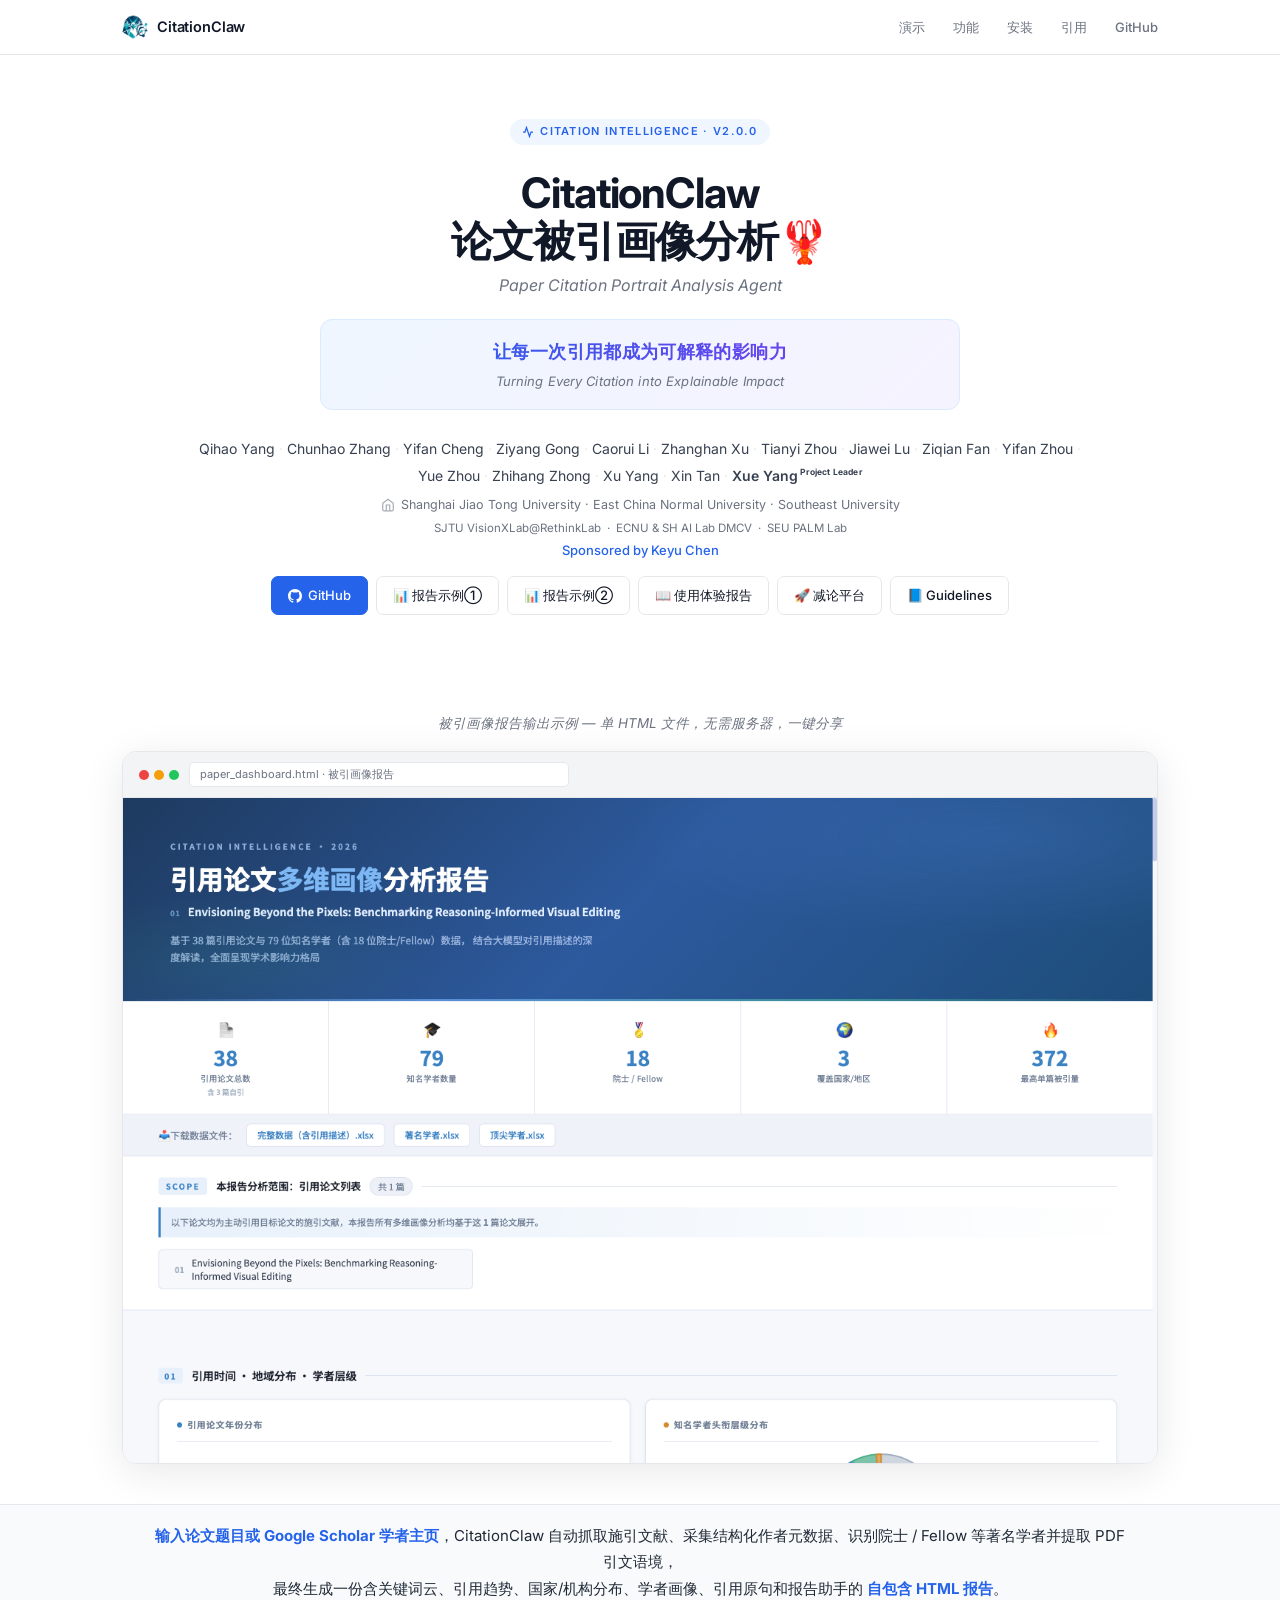
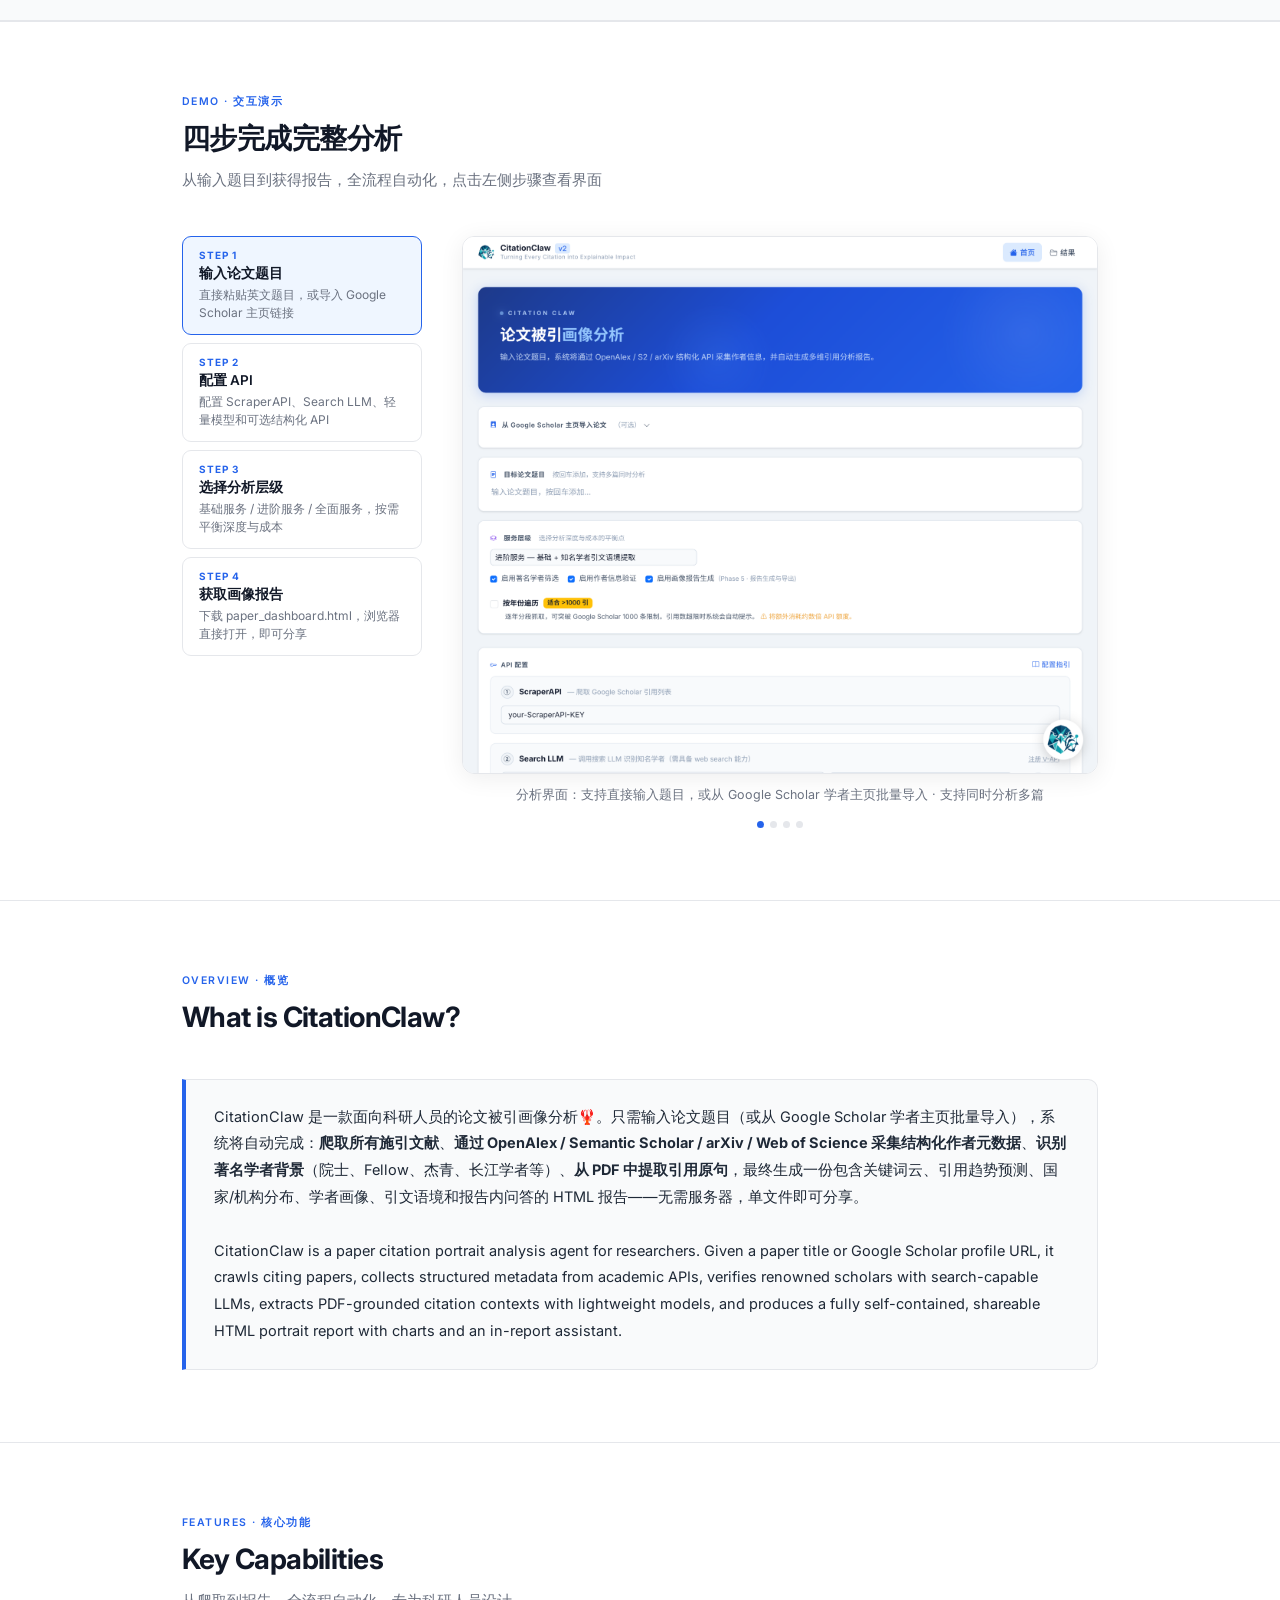
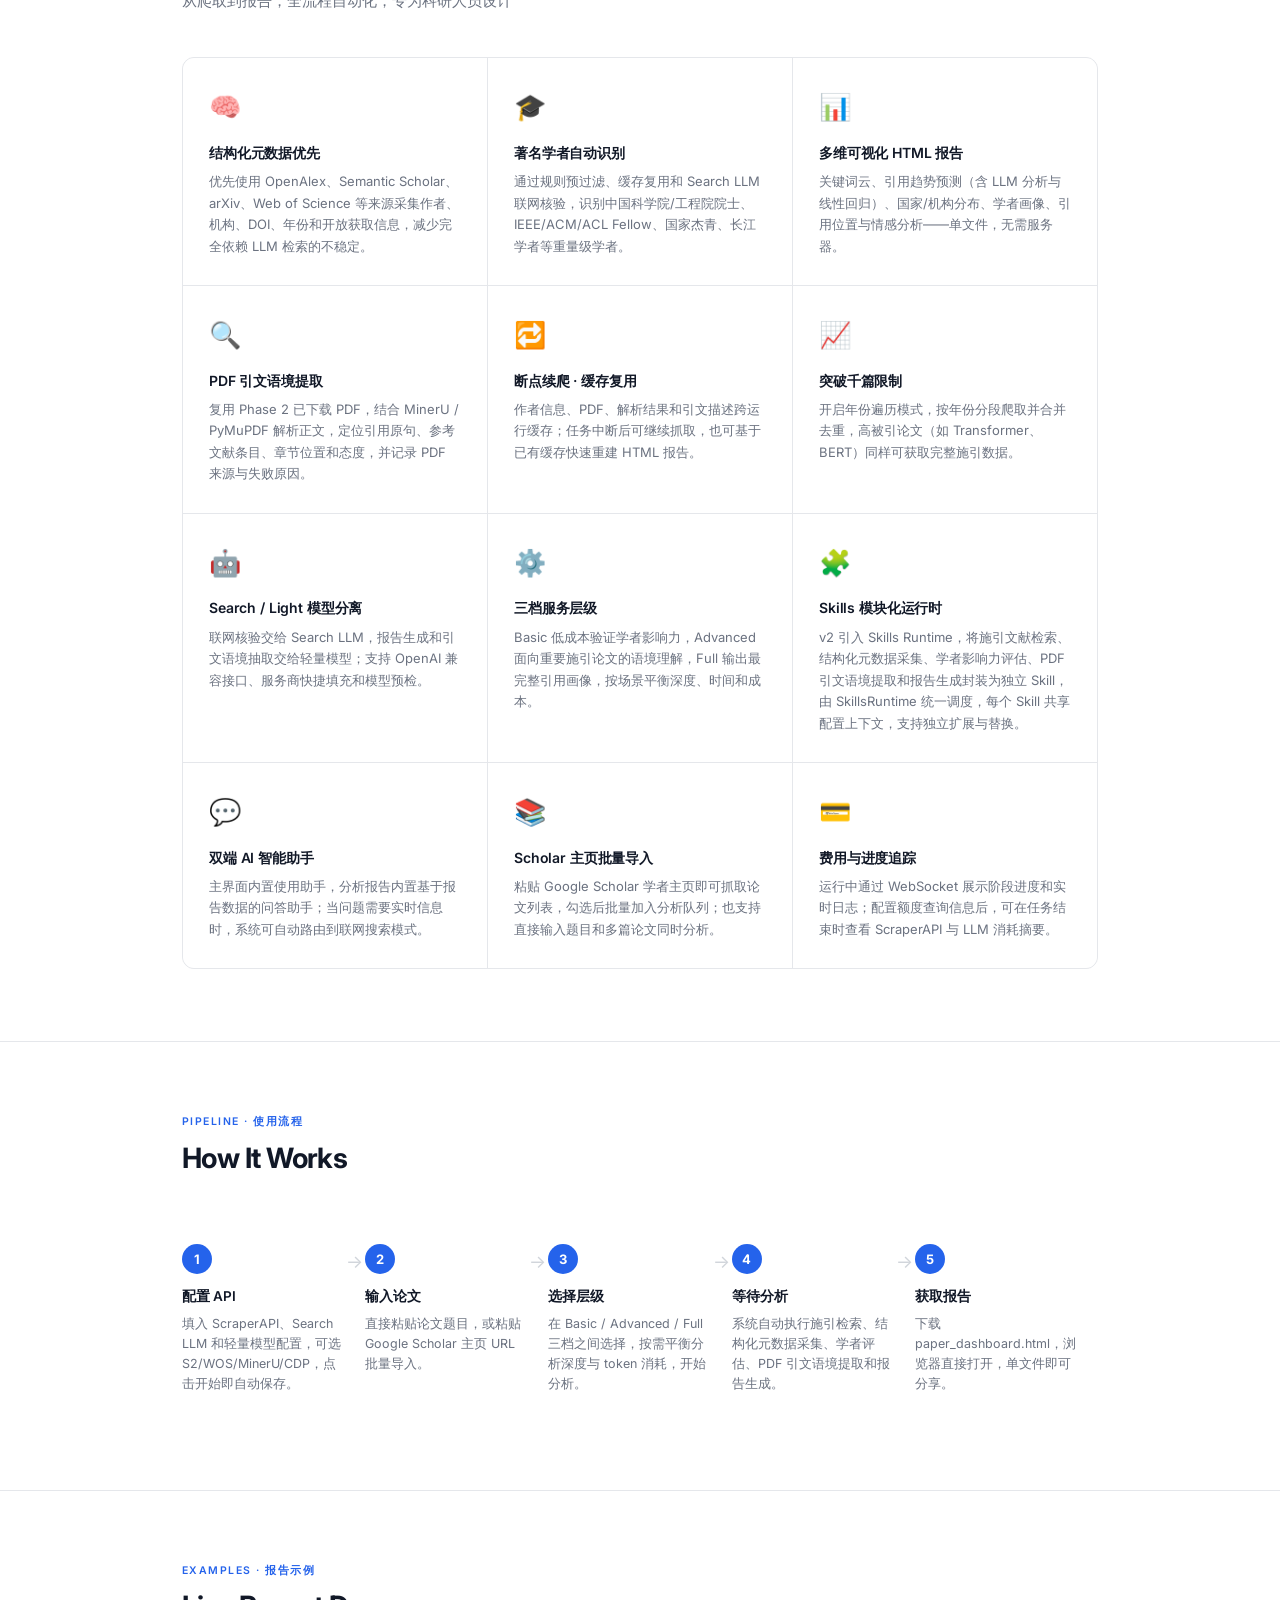
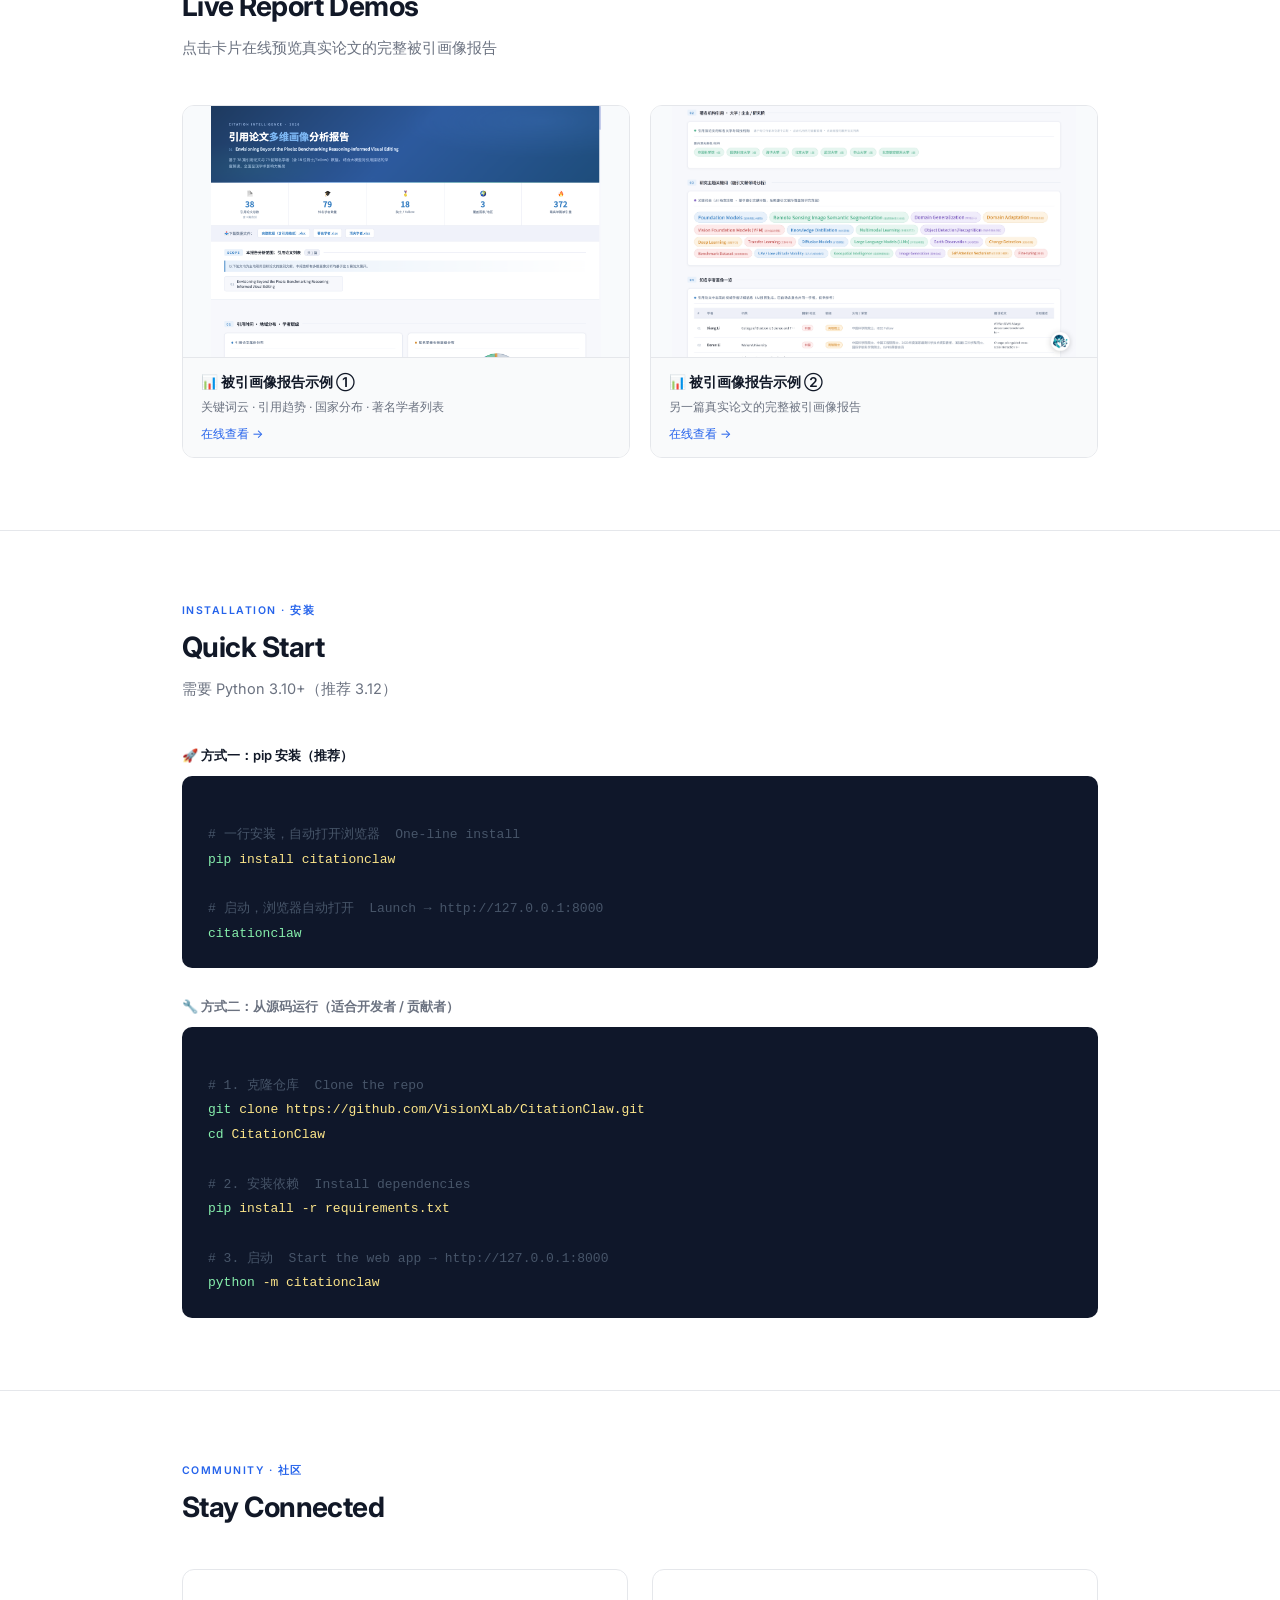
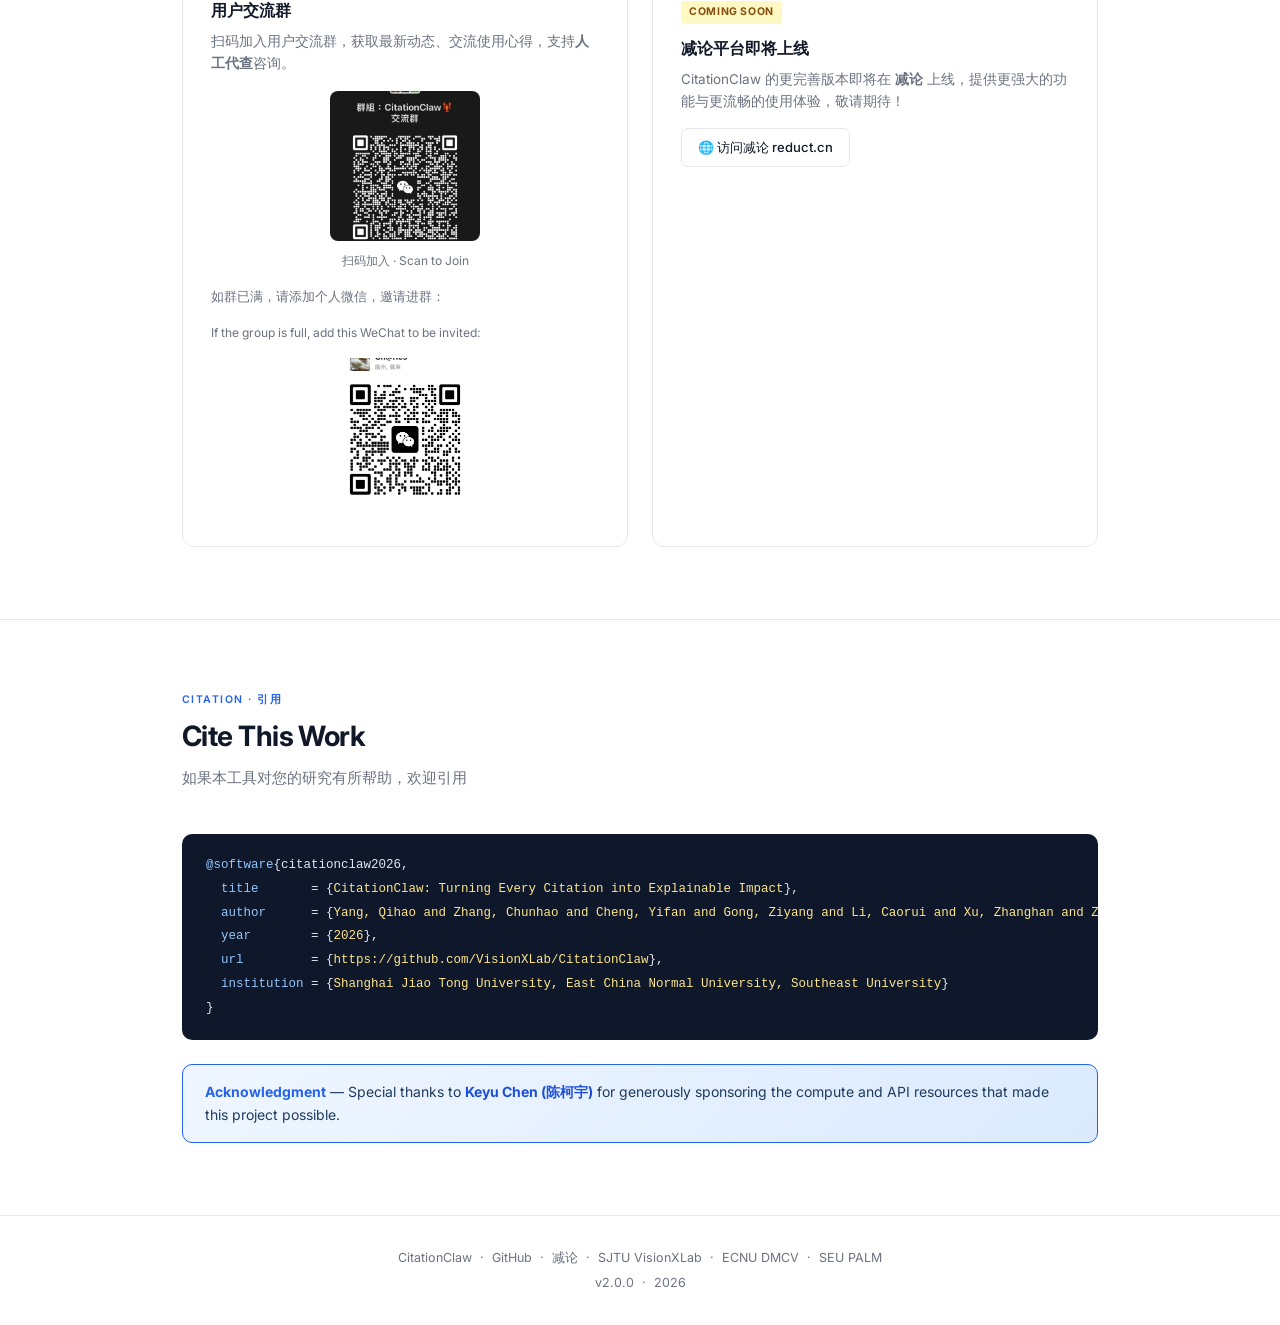
==== docs/index.html @ 3674b02c "style: fix hero affiliations spacing, enlarge blue sponsor line - Remove blue from Project Leader su" ====
<!DOCTYPE html>
<html lang="zh-CN">
<head>
  <meta charset="UTF-8">
  <meta name="viewport" content="width=device-width, initial-scale=1.0">
  <title>CitationClaw — 论文被引画像分析🦞</title>
  <meta name="description" content="输入论文题目或 Google Scholar 主页，自动抓取施引文献、采集结构化作者元数据、提取 PDF 引文语境，并生成可分享的 HTML 被引画像报告。">
  <link rel="icon" href="assets/head_logo.png">
  <link rel="preconnect" href="https://fonts.googleapis.com">
  <link rel="preconnect" href="https://fonts.gstatic.com" crossorigin>
  <link href="https://fonts.googleapis.com/css2?family=Inter:ital,wght@0,300;0,400;0,500;0,600;0,700;1,400&display=swap" rel="stylesheet">
  <style>
    *, *::before, *::after { box-sizing: border-box; margin: 0; padding: 0; }

    :root {
      --accent: #2563eb;
      --accent-dark: #1d4ed8;
      --text: #111827;
      --muted: #6b7280;
      --border: #e5e7eb;
      --bg: #ffffff;
      --bg-alt: #f9fafb;
      --max: 980px;
      --max-wide: 1100px;
    }

    html { scroll-behavior: smooth; }
    body {
      font-family: 'Inter', -apple-system, BlinkMacSystemFont, sans-serif;
      color: var(--text);
      background: var(--bg);
      line-height: 1.6;
      font-size: 15px;
    }

    /* ── Nav ── */
    nav {
      position: sticky; top: 0; z-index: 100;
      background: rgba(255,255,255,0.94);
      backdrop-filter: blur(14px);
      border-bottom: 1px solid var(--border);
    }
    .nav-inner {
      max-width: var(--max-wide);
      margin: 0 auto;
      padding: 0 32px;
      height: 54px;
      display: flex;
      align-items: center;
      justify-content: space-between;
    }
    .nav-brand {
      display: flex; align-items: center; gap: 9px;
      text-decoration: none; color: var(--text);
    }
    .nav-brand img { width: 26px; height: 26px; border-radius: 5px; }
    .nav-brand-name { font-weight: 600; font-size: 14.5px; letter-spacing: -.01em; }
    .nav-links { display: flex; gap: 28px; }
    .nav-links a {
      text-decoration: none; color: var(--muted);
      font-size: 13px; font-weight: 500;
      transition: color .15s;
    }
    .nav-links a:hover { color: var(--text); }
    @media (max-width: 640px) { .nav-links { display: none; } }

    /* ── Container ── */
    .container { max-width: var(--max); margin: 0 auto; padding: 0 32px; }

    /* ─────────────────────────────────────────
       HERO — academic paper style
    ───────────────────────────────────────── */
    .hero {
      padding: 64px 32px 48px;
      text-align: center;
      max-width: var(--max);
      margin: 0 auto;
    }
    .hero-tag {
      display: inline-flex; align-items: center; gap: 6px;
      font-size: 11px; font-weight: 600;
      letter-spacing: .12em; text-transform: uppercase;
      color: var(--accent);
      background: #eff6ff;
      padding: 4px 12px; border-radius: 20px;
      margin-bottom: 24px;
    }
    .hero h1 {
      font-size: clamp(26px, 4.5vw, 42px);
      font-weight: 700;
      line-height: 1.15;
      letter-spacing: -.025em;
      margin-bottom: 8px;
      color: var(--text);
    }
    .hero-subtitle {
      font-size: 16px;
      color: var(--muted);
      font-weight: 400;
      font-style: italic;
      margin-bottom: 20px;
    }
    .hero-slogan {
      margin: 0 auto 28px;
      max-width: 640px;
      padding: 18px 28px;
      border-radius: 12px;
      background: linear-gradient(135deg, #eff6ff 0%, #f5f3ff 100%);
      border: 1px solid #dbeafe;
    }
    .hero-slogan-zh {
      font-size: 18px;
      font-weight: 700;
      letter-spacing: .02em;
      color: var(--text);
      margin-bottom: 4px;
      background: linear-gradient(90deg, #2563eb, #7c3aed);
      -webkit-background-clip: text;
      -webkit-text-fill-color: transparent;
      background-clip: text;
    }
    .hero-slogan-en {
      font-size: 13px;
      color: var(--muted);
      font-style: italic;
      letter-spacing: .01em;
    }
    /* authors */
    .hero-authors {
      font-size: 14px;
      color: #374151;
      margin-bottom: 8px;
      display: flex; gap: 4px; flex-wrap: wrap; justify-content: center; align-items: center;
    }
    .hero-authors a { color: var(--accent); text-decoration: none; }
    .hero-authors a:hover { text-decoration: underline; }
    .hero-authors .sep { color: var(--border); }
    .hero-affil {
      font-size: 12.5px; color: var(--muted);
      display: flex; align-items: center; justify-content: center; gap: 6px;
      margin-bottom: 4px;
    }
    .hero-affil svg { width: 14px; height: 14px; opacity: .6; }
    /* link buttons */
    .hero-buttons {
      display: flex; gap: 8px; justify-content: center; flex-wrap: wrap;
      margin-bottom: 10px;
    }
    .btn {
      display: inline-flex; align-items: center; gap: 6px;
      padding: 8px 16px;
      border-radius: 7px;
      font-size: 13px; font-weight: 500;
      text-decoration: none;
      transition: all .15s;
      border: 1.5px solid transparent;
      white-space: nowrap;
    }
    .btn-primary { background: var(--accent); color: #fff; border-color: var(--accent); }
    .btn-primary:hover { background: var(--accent-dark); border-color: var(--accent-dark); }
    .btn-outline { background: transparent; color: var(--text); border-color: var(--border); }
    .btn-outline:hover { border-color: #9ca3af; background: var(--bg-alt); }
    .btn svg { width: 14px; height: 14px; flex-shrink: 0; }
    .btn-sm { padding: 6px 14px; font-size: 12.5px; }

    /* ─────────────────────────────────────────
       TEASER — full-width with caption
    ───────────────────────────────────────── */
    .teaser-section {
      max-width: var(--max-wide);
      margin: 0 auto 0;
      padding: 40px 32px 0;
    }
    .teaser-caption {
      font-size: 13.5px;
      color: var(--muted);
      text-align: center;
      margin-bottom: 16px;
      font-style: italic;
    }
    .teaser-caption strong { color: var(--text); font-style: normal; }
    .teaser-frame {
      border: 1px solid var(--border);
      border-radius: 14px;
      overflow: hidden;
      box-shadow: 0 8px 40px rgba(0,0,0,0.09);
    }
    .teaser-topbar {
      background: #f3f4f6;
      padding: 10px 16px;
      display: flex; align-items: center; gap: 10px;
      border-bottom: 1px solid var(--border);
    }
    .tdots { display: flex; gap: 5px; }
    .tdot { width: 10px; height: 10px; border-radius: 50%; }
    .tdot:nth-child(1){background:#ef4444}
    .tdot:nth-child(2){background:#f59e0b}
    .tdot:nth-child(3){background:#22c55e}
    .turl {
      flex: 1; background: #fff;
      border: 1px solid var(--border); border-radius: 5px;
      padding: 3px 10px; font-size: 11px; color: var(--muted);
      max-width: 380px;
    }
    .teaser-frame img { width: 100%; display: block; }

    /* ─────────────────────────────────────────
       TL;DR strip
    ───────────────────────────────────────── */
    .tldr-strip {
      background: var(--bg-alt);
      border-top: 1px solid var(--border);
      border-bottom: 1px solid var(--border);
      padding: 18px 32px;
      text-align: center;
      margin-top: 40px;
    }
    .tldr-strip p {
      max-width: var(--max);
      margin: 0 auto;
      font-size: 15px;
      line-height: 1.75;
      color: #1f2937;
    }
    .tldr-strip strong { color: var(--accent); }

    /* ─────────────────────────────────────────
       Section shared styles
    ───────────────────────────────────────── */
    section { padding: 72px 0; }
    .section-label {
      font-size: 10.5px; font-weight: 600;
      letter-spacing: .14em; text-transform: uppercase;
      color: var(--accent); margin-bottom: 10px;
    }
    .section-title {
      font-size: clamp(20px, 3vw, 28px);
      font-weight: 700; letter-spacing: -.02em;
      line-height: 1.25; margin-bottom: 12px;
    }
    .section-desc {
      color: var(--muted); font-size: 14.5px;
      max-width: 560px; line-height: 1.7;
    }
    .section-header { margin-bottom: 44px; }
    .divider { border: none; border-top: 1px solid var(--border); }

    /* ─────────────────────────────────────────
       DEMO SLIDESHOW
    ───────────────────────────────────────── */
    .slideshow-section {
      padding: 72px 0;
      border-top: 1px solid var(--border);
    }
    .slideshow-layout {
      display: grid;
      grid-template-columns: 240px 1fr;
      gap: 40px;
      align-items: start;
    }
    @media (max-width: 720px) {
      .slideshow-layout { grid-template-columns: 1fr; }
      .slide-nav { display: flex; flex-direction: row; gap: 8px; flex-wrap: wrap; }
    }
    .slide-nav { display: flex; flex-direction: column; gap: 8px; }
    .slide-nav-btn {
      padding: 12px 16px;
      border-radius: 9px;
      border: 1.5px solid var(--border);
      background: transparent;
      cursor: pointer;
      text-align: left;
      transition: all .2s;
      font-family: inherit;
    }
    .slide-nav-btn:hover { border-color: #93c5fd; background: #eff6ff; }
    .slide-nav-btn.active {
      border-color: var(--accent);
      background: #eff6ff;
    }
    .snb-step {
      font-size: 10px; font-weight: 700; letter-spacing: .1em;
      text-transform: uppercase; color: var(--accent);
      margin-bottom: 4px;
    }
    .snb-title { font-size: 13.5px; font-weight: 600; color: var(--text); margin-bottom: 3px; }
    .snb-desc { font-size: 12px; color: var(--muted); line-height: 1.5; }
    .slide-panel { position: relative; }
    .slide { display: none; }
    .slide.active { display: block; animation: fadeIn .35s ease; }
    @keyframes fadeIn { from{opacity:0;transform:translateY(6px)} to{opacity:1;transform:none} }
    .slide-img-wrap {
      border: 1px solid var(--border);
      border-radius: 12px;
      overflow: hidden;
      box-shadow: 0 4px 24px rgba(0,0,0,0.07);
    }
    .slide-img-wrap img { width: 100%; display: block; }
    .slide-caption {
      margin-top: 12px;
      font-size: 12.5px; color: var(--muted);
      text-align: center;
      line-height: 1.5;
    }
    .slide-dots {
      display: flex; gap: 6px;
      justify-content: center;
      margin-top: 16px;
    }
    .slide-dot {
      width: 7px; height: 7px; border-radius: 50%;
      background: var(--border); cursor: pointer;
      transition: background .2s;
    }
    .slide-dot.active { background: var(--accent); }

    /* ─────────────────────────────────────────
       ABSTRACT
    ───────────────────────────────────────── */
    .abstract-box {
      border: 1px solid var(--border);
      border-left: 4px solid var(--accent);
      border-radius: 0 10px 10px 0;
      padding: 24px 28px;
      font-size: 14.5px;
      line-height: 1.85;
      color: #1f2937;
      background: var(--bg-alt);
    }

    /* ─────────────────────────────────────────
       FEATURES
    ───────────────────────────────────────── */
    .features-grid {
      display: grid;
      grid-template-columns: repeat(3, 1fr);
      gap: 1px;
      background: var(--border);
      border: 1px solid var(--border);
      border-radius: 12px;
      overflow: hidden;
    }
    @media (max-width: 720px) { .features-grid { grid-template-columns: 1fr; } }
    @media (min-width: 721px) and (max-width: 900px) { .features-grid { grid-template-columns: repeat(2, 1fr); } }
    .feature-card {
      background: var(--bg);
      padding: 28px 26px;
      transition: background .15s;
    }
    .feature-card:hover { background: #fafbff; }
    .feature-icon {
      font-size: 26px;
      margin-bottom: 14px;
      display: block;
    }
    .feature-title {
      font-size: 14px; font-weight: 600;
      margin-bottom: 7px; letter-spacing: -.01em;
    }
    .feature-desc { font-size: 13px; color: var(--muted); line-height: 1.65; }

    /* ─────────────────────────────────────────
       PIPELINE
    ───────────────────────────────────────── */
    .pipeline-row {
      display: grid;
      grid-template-columns: repeat(5, 1fr);
      gap: 0;
      position: relative;
    }
    @media (max-width: 640px) { .pipeline-row { grid-template-columns: 1fr 1fr; } }
    .pipeline-step {
      padding: 24px 20px 24px 0;
      position: relative;
    }
    .pipeline-step:not(:last-child)::after {
      content: '→';
      position: absolute; right: 2px; top: 28px;
      color: #d1d5db; font-size: 18px;
      pointer-events: none;
    }
    @media (max-width: 640px) {
      .pipeline-step:nth-child(2)::after { display: none; }
      .pipeline-step:nth-child(4)::after { display: none; }
      .pipeline-step:last-child::after { display: none; }
    }
    .step-num {
      display: inline-flex; align-items: center; justify-content: center;
      width: 30px; height: 30px;
      background: var(--accent); color: #fff;
      border-radius: 50%; font-size: 13px; font-weight: 700;
      margin-bottom: 12px;
    }
    .step-title { font-size: 13.5px; font-weight: 600; margin-bottom: 6px; }
    .step-desc { font-size: 12.5px; color: var(--muted); line-height: 1.6; }

    /* ─────────────────────────────────────────
       REPORT EXAMPLES
    ───────────────────────────────────────── */
    .example-cards {
      display: grid;
      grid-template-columns: 1fr 1fr;
      gap: 20px;
    }
    @media (max-width: 600px) { .example-cards { grid-template-columns: 1fr; } }
    .example-card {
      border: 1.5px solid var(--border);
      border-radius: 12px;
      overflow: hidden;
      text-decoration: none;
      color: inherit;
      transition: box-shadow .2s, border-color .2s;
      display: block;
    }
    .example-card:hover { box-shadow: 0 6px 24px rgba(0,0,0,0.09); border-color: #93c5fd; }
    .example-card img {
      width: 100%;
      aspect-ratio: 16 / 9;
      object-fit: contain;
      object-position: center;
      background: #f8fafc;
      display: block;
    }
    .example-card-body {
      padding: 14px 18px;
      border-top: 1px solid var(--border);
      background: var(--bg-alt);
    }
    .example-card-title { font-size: 13.5px; font-weight: 600; margin-bottom: 3px; }
    .example-card-desc { font-size: 12px; color: var(--muted); }
    .example-card-link {
      font-size: 12px; color: var(--accent);
      display: flex; align-items: center; gap: 4px;
      margin-top: 8px;
    }

    /* ─────────────────────────────────────────
       INSTALL
    ───────────────────────────────────────── */
    .code-block {
      background: #0f172a;
      border-radius: 10px;
      padding: 22px 26px;
      overflow-x: auto;
      font-family: 'SFMono-Regular', Consolas, monospace;
      font-size: 13px;
      line-height: 1.9;
      white-space: pre;
    }
    .code-block .cmt { color: #475569; }
    .code-block .cmd { color: #86efac; }
    .code-block .arg { color: #fde68a; }

    /* ─────────────────────────────────────────
       COMMUNITY
    ───────────────────────────────────────── */
    .community-row {
      display: grid;
      grid-template-columns: 1fr 1fr;
      gap: 24px;
    }
    @media (max-width: 600px) { .community-row { grid-template-columns: 1fr; } }
    .comm-card {
      border: 1.5px solid var(--border);
      border-radius: 12px;
      padding: 28px;
    }
    .comm-card h3 { font-size: 16px; font-weight: 600; margin-bottom: 8px; }
    .comm-card p { font-size: 13.5px; color: var(--muted); line-height: 1.6; margin-bottom: 16px; }
    .comm-card img { width: 150px; height: 150px; object-fit: cover; border-radius: 8px; display: block; margin: 0 auto 10px; }
    .badge-soon {
      display: inline-block;
      background: #fef9c3; color: #854d0e;
      font-size: 10.5px; font-weight: 700;
      padding: 3px 8px; border-radius: 4px;
      letter-spacing: .06em; text-transform: uppercase;
      margin-bottom: 12px;
    }

    /* ─────────────────────────────────────────
       CITATION
    ───────────────────────────────────────── */
    .bibtex {
      background: #0f172a;
      border-radius: 10px;
      padding: 20px 24px;
      font-family: 'SFMono-Regular', Consolas, monospace;
      font-size: 12.5px; line-height: 1.9;
      color: #e2e8f0;
      overflow-x: auto;
      white-space: pre;
    }
    .bibtex .bkey { color: #93c5fd; }
    .bibtex .bval { color: #fde68a; }

    /* ─────────────────────────────────────────
       FOOTER
    ───────────────────────────────────────── */
    footer {
      padding: 32px;
      border-top: 1px solid var(--border);
      text-align: center;
      font-size: 12.5px;
      color: var(--muted);
    }
    footer a { color: var(--muted); text-decoration: none; }
    footer a:hover { color: var(--text); }
  </style>
</head>
<body>

<!-- ── Nav ── -->
<nav>
  <div class="nav-inner">
    <a href="#" class="nav-brand">
      <img src="assets/head_logo.png" alt="CitationClaw">
      <span class="nav-brand-name">CitationClaw</span>
    </a>
    <div class="nav-links">
      <a href="#demo">演示</a>
      <a href="#features">功能</a>
      <a href="#install">安装</a>
      <a href="#citation">引用</a>
      <a href="https://github.com/VisionXLab/CitationClaw" target="_blank">GitHub</a>
    </div>
  </div>
</nav>

<!-- ─────────────────────────────────────────
     HERO
───────────────────────────────────────── -->
<div class="hero">
  <div class="hero-tag">
    <svg width="12" height="12" viewBox="0 0 24 24" fill="none" stroke="currentColor" stroke-width="2.5"><polyline points="22 12 18 12 15 21 9 3 6 12 2 12"/></svg>
    Citation Intelligence · v2.0.0
  </div>
  <h1>CitationClaw<br>论文被引画像分析🦞</h1>
  <p class="hero-subtitle">Paper Citation Portrait Analysis Agent</p>

  <div class="hero-slogan">
    <div class="hero-slogan-zh">让每一次引用都成为可解释的影响力</div>
    <div class="hero-slogan-en">Turning Every Citation into Explainable Impact</div>
  </div>

  <div class="hero-authors">
    <span>Qihao Yang</span>
    <span class="sep">·</span>
    <span>Chunhao Zhang</span>
    <span class="sep">·</span>
    <span>Yifan Cheng</span>
    <span class="sep">·</span>
    <span>Ziyang Gong</span>
    <span class="sep">·</span>
    <span>Caorui Li</span>
    <span class="sep">·</span>
    <span>Zhanghan Xu</span>
    <span class="sep">·</span>
    <span>Tianyi Zhou</span>
    <span class="sep">·</span>
    <span>Jiawei Lu</span>
    <span class="sep">·</span>
    <span>Ziqian Fan</span>
    <span class="sep">·</span>
    <span>Yifan Zhou</span>
    <span class="sep">·</span>
    <span>Yue Zhou</span>
    <span class="sep">·</span>
    <span>Zhihang Zhong</span>
    <span class="sep">·</span>
    <span>Xu Yang</span>
    <span class="sep">·</span>
    <span>Xin Tan</span>
    <span class="sep">·</span>
    <span style="font-weight:600;position:relative">Xue Yang<sup style="font-size:8.5px;margin-left:2px;font-weight:700;letter-spacing:.02em;vertical-align:super">Project Leader</sup></span>
  </div>
  <div class="hero-affil">
    <svg viewBox="0 0 24 24" fill="none" stroke="currentColor" stroke-width="2"><path d="M3 9l9-7 9 7v11a2 2 0 01-2 2H5a2 2 0 01-2-2z"/><polyline points="9 22 9 12 15 12 15 22"/></svg>
    <span>Shanghai Jiao Tong University · East China Normal University · Southeast University</span>
  </div>
  <div style="font-size:11.5px;color:var(--muted);margin-bottom:2px">
    SJTU VisionXLab@RethinkLab &nbsp;·&nbsp; ECNU & SH AI Lab DMCV &nbsp;·&nbsp; SEU PALM Lab
  </div>
  <div style="font-size:13px;color:var(--accent);font-weight:500;margin-bottom:16px">
    Sponsored by Keyu Chen
  </div>

  <div class="hero-buttons">
    <a href="https://github.com/VisionXLab/CitationClaw" target="_blank" class="btn btn-primary">
      <svg viewBox="0 0 16 16" fill="currentColor"><path d="M8 0C3.58 0 0 3.58 0 8c0 3.54 2.29 6.53 5.47 7.59.4.07.55-.17.55-.38 0-.19-.01-.82-.01-1.49-2.01.37-2.53-.49-2.69-.94-.09-.23-.48-.94-.82-1.13-.28-.15-.68-.52-.01-.53.63-.01 1.08.58 1.23.82.72 1.21 1.87.87 2.33.66.07-.52.28-.87.51-1.07-1.78-.2-3.64-.89-3.64-3.95 0-.87.31-1.59.82-2.15-.08-.2-.36-1.02.08-2.12 0 0 .67-.21 2.2.82.64-.18 1.32-.27 2-.27.68 0 1.36.09 2 .27 1.53-1.04 2.2-.82 2.2-.82.44 1.1.16 1.92.08 2.12.51.56.82 1.27.82 2.15 0 3.07-1.87 3.75-3.65 3.95.29.25.54.73.54 1.48 0 1.07-.01 1.93-.01 2.2 0 .21.15.46.55.38A8.013 8.013 0 0016 8c0-4.42-3.58-8-8-8z"/></svg>
      GitHub
    </a>
    <a href="https://visionxlab.github.io/CitationClaw/demo1.html" target="_blank" class="btn btn-outline">
      📊 报告示例①
    </a>
    <a href="https://visionxlab.github.io/CitationClaw/demo2.html" target="_blank" class="btn btn-outline">
      📊 报告示例②
    </a>
    <a href="https://visionxlab.github.io/CitationClaw/use-report.html" target="_blank" class="btn btn-outline">
      📖 使用体验报告
    </a>
    <a href="https://www.reduct.cn/" target="_blank" class="btn btn-outline">
      🚀 减论平台
    </a>
    <a href="guidelines.html" class="btn btn-outline">
      📘 Guidelines
    </a>
  </div>
</div>

<!-- ─────────────────────────────────────────
     TEASER
───────────────────────────────────────── -->
<div class="teaser-section">
  <p class="teaser-caption">被引画像报告输出示例 — 单 HTML 文件，无需服务器，一键分享</p>
  <div class="teaser-frame">
    <div class="teaser-topbar">
      <div class="tdots"><div class="tdot"></div><div class="tdot"></div><div class="tdot"></div></div>
      <div class="turl">paper_dashboard.html · 被引画像报告</div>
    </div>
    <img src="assets/teaser.png" alt="CitationClaw 被引画像报告示例">
  </div>
</div>

<!-- ─────────────────────────────────────────
     TL;DR
───────────────────────────────────────── -->
<div class="tldr-strip">
  <p>
    <strong>输入论文题目或 Google Scholar 学者主页</strong>，CitationClaw 自动抓取施引文献、采集结构化作者元数据、识别院士 / Fellow 等著名学者并提取 PDF 引文语境，<br>
    最终生成一份含关键词云、引用趋势、国家/机构分布、学者画像、引用原句和报告助手的 <strong>自包含 HTML 报告</strong>。
  </p>
</div>

<!-- ─────────────────────────────────────────
     DEMO SLIDESHOW
───────────────────────────────────────── -->
<section id="demo" class="slideshow-section">
  <div class="container">
    <div class="section-header">
      <div class="section-label">Demo · 交互演示</div>
      <h2 class="section-title">四步完成完整分析</h2>
      <p class="section-desc">从输入题目到获得报告，全流程自动化，点击左侧步骤查看界面</p>
    </div>

    <div class="slideshow-layout">
      <!-- left nav -->
      <div class="slide-nav" id="slideNav">
        <button class="slide-nav-btn active" data-slide="0" onclick="goSlide(0)">
          <div class="snb-step">Step 1</div>
          <div class="snb-title">输入论文题目</div>
          <div class="snb-desc">直接粘贴英文题目，或导入 Google Scholar 主页链接</div>
        </button>
        <button class="slide-nav-btn" data-slide="1" onclick="goSlide(1)">
          <div class="snb-step">Step 2</div>
          <div class="snb-title">配置 API</div>
          <div class="snb-desc">配置 ScraperAPI、Search LLM、轻量模型和可选结构化 API</div>
        </button>
        <button class="slide-nav-btn" data-slide="2" onclick="goSlide(2)">
          <div class="snb-step">Step 3</div>
          <div class="snb-title">选择分析层级</div>
          <div class="snb-desc">基础服务 / 进阶服务 / 全面服务，按需平衡深度与成本</div>
        </button>
        <button class="slide-nav-btn" data-slide="3" onclick="goSlide(3)">
          <div class="snb-step">Step 4</div>
          <div class="snb-title">获取画像报告</div>
          <div class="snb-desc">下载 paper_dashboard.html，浏览器直接打开，即可分享</div>
        </button>
      </div>

      <!-- right panel -->
      <div class="slide-panel">
        <div class="slide active" id="slide-0">
          <div class="slide-img-wrap">
            <img src="assets/ui-step1.png" alt="Step 1 — 输入论文题目界面">
          </div>
          <p class="slide-caption">分析界面：支持直接输入题目，或从 Google Scholar 学者主页批量导入 · 支持同时分析多篇</p>
        </div>
        <div class="slide" id="slide-1">
          <div class="slide-img-wrap">
            <img src="assets/ui-main.png" alt="Step 2 — API 配置">
          </div>
          <p class="slide-caption">API 配置区：Search LLM 负责联网核验，轻量模型负责报告生成和引文语境抽取；内置模型预检和服务商快捷填充</p>
        </div>
        <div class="slide" id="slide-2">
          <div class="slide-img-wrap">
            <img src="assets/ui-main.png" alt="Step 3 — 选择分析层级">
          </div>
          <p class="slide-caption">服务层级选择：Basic 用于低成本验证，Advanced / Full 开启 PDF-grounded 引文语境提取，按需平衡深度与成本</p>
        </div>
        <div class="slide" id="slide-3">
          <div class="slide-img-wrap">
            <img src="assets/ui-step4.png" alt="Step 4 — 被引画像报告">
          </div>
          <p class="slide-caption">输出报告：关键词云 · 引用趋势预测 · 国家/机构分布 · 著名学者列表 · 引用原句 · 综合 Insight</p>
        </div>
        <div class="slide-dots" id="slideDots">
          <div class="slide-dot active" onclick="goSlide(0)"></div>
          <div class="slide-dot" onclick="goSlide(1)"></div>
          <div class="slide-dot" onclick="goSlide(2)"></div>
          <div class="slide-dot" onclick="goSlide(3)"></div>
        </div>
      </div>
    </div>
  </div>
</section>

<!-- ─────────────────────────────────────────
     ABSTRACT
───────────────────────────────────────── -->
<section id="abstract" style="border-top:1px solid var(--border)">
  <div class="container">
    <div class="section-header">
      <div class="section-label">Overview · 概览</div>
      <h2 class="section-title">What is CitationClaw?</h2>
    </div>
    <div class="abstract-box">
      CitationClaw 是一款面向科研人员的论文被引画像分析🦞。只需输入论文题目（或从 Google Scholar 学者主页批量导入），系统将自动完成：<strong>爬取所有施引文献</strong>、<strong>通过 OpenAlex / Semantic Scholar / arXiv / Web of Science 采集结构化作者元数据</strong>、<strong>识别著名学者背景</strong>（院士、Fellow、杰青、长江学者等）、<strong>从 PDF 中提取引用原句</strong>，最终生成一份包含关键词云、引用趋势预测、国家/机构分布、学者画像、引文语境和报告内问答的 HTML 报告——无需服务器，单文件即可分享。
      <br><br>
      CitationClaw is a paper citation portrait analysis agent for researchers. Given a paper title or Google Scholar profile URL, it crawls citing papers, collects structured metadata from academic APIs, verifies renowned scholars with search-capable LLMs, extracts PDF-grounded citation contexts with lightweight models, and produces a fully self-contained, shareable HTML portrait report with charts and an in-report assistant.
    </div>
  </div>
</section>

<!-- ─────────────────────────────────────────
     FEATURES
───────────────────────────────────────── -->
<section id="features" style="border-top:1px solid var(--border)">
  <div class="container">
    <div class="section-header">
      <div class="section-label">Features · 核心功能</div>
      <h2 class="section-title">Key Capabilities</h2>
      <p class="section-desc">从爬取到报告，全流程自动化，专为科研人员设计</p>
    </div>
    <div class="features-grid">
      <div class="feature-card">
        <span class="feature-icon">🧠</span>
        <div class="feature-title">结构化元数据优先</div>
        <div class="feature-desc">优先使用 OpenAlex、Semantic Scholar、arXiv、Web of Science 等来源采集作者、机构、DOI、年份和开放获取信息，减少完全依赖 LLM 检索的不稳定。</div>
      </div>
      <div class="feature-card">
        <span class="feature-icon">🎓</span>
        <div class="feature-title">著名学者自动识别</div>
        <div class="feature-desc">通过规则预过滤、缓存复用和 Search LLM 联网核验，识别中国科学院/工程院院士、IEEE/ACM/ACL Fellow、国家杰青、长江学者等重量级学者。</div>
      </div>
      <div class="feature-card">
        <span class="feature-icon">📊</span>
        <div class="feature-title">多维可视化 HTML 报告</div>
        <div class="feature-desc">关键词云、引用趋势预测（含 LLM 分析与线性回归）、国家/机构分布、学者画像、引用位置与情感分析——单文件，无需服务器。</div>
      </div>
      <div class="feature-card">
        <span class="feature-icon">🔍</span>
        <div class="feature-title">PDF 引文语境提取</div>
        <div class="feature-desc">复用 Phase 2 已下载 PDF，结合 MinerU / PyMuPDF 解析正文，定位引用原句、参考文献条目、章节位置和态度，并记录 PDF 来源与失败原因。</div>
      </div>
      <div class="feature-card">
        <span class="feature-icon">🔁</span>
        <div class="feature-title">断点续爬 · 缓存复用</div>
        <div class="feature-desc">作者信息、PDF、解析结果和引文描述跨运行缓存；任务中断后可继续抓取，也可基于已有缓存快速重建 HTML 报告。</div>
      </div>
      <div class="feature-card">
        <span class="feature-icon">📈</span>
        <div class="feature-title">突破千篇限制</div>
        <div class="feature-desc">开启年份遍历模式，按年份分段爬取并合并去重，高被引论文（如 Transformer、BERT）同样可获取完整施引数据。</div>
      </div>
      <div class="feature-card">
        <span class="feature-icon">🤖</span>
        <div class="feature-title">Search / Light 模型分离</div>
        <div class="feature-desc">联网核验交给 Search LLM，报告生成和引文语境抽取交给轻量模型；支持 OpenAI 兼容接口、服务商快捷填充和模型预检。</div>
      </div>
      <div class="feature-card">
        <span class="feature-icon">⚙️</span>
        <div class="feature-title">三档服务层级</div>
        <div class="feature-desc">Basic 低成本验证学者影响力，Advanced 面向重要施引论文的语境理解，Full 输出最完整引用画像，按场景平衡深度、时间和成本。</div>
      </div>
      <div class="feature-card">
        <span class="feature-icon">🧩</span>
        <div class="feature-title">Skills 模块化运行时</div>
        <div class="feature-desc">v2 引入 Skills Runtime，将施引文献检索、结构化元数据采集、学者影响力评估、PDF 引文语境提取和报告生成封装为独立 Skill，由 SkillsRuntime 统一调度，每个 Skill 共享配置上下文，支持独立扩展与替换。</div>
      </div>
      <div class="feature-card">
        <span class="feature-icon">💬</span>
        <div class="feature-title">双端 AI 智能助手</div>
        <div class="feature-desc">主界面内置使用助手，分析报告内置基于报告数据的问答助手；当问题需要实时信息时，系统可自动路由到联网搜索模式。</div>
      </div>
      <div class="feature-card">
        <span class="feature-icon">📚</span>
        <div class="feature-title">Scholar 主页批量导入</div>
        <div class="feature-desc">粘贴 Google Scholar 学者主页即可抓取论文列表，勾选后批量加入分析队列；也支持直接输入题目和多篇论文同时分析。</div>
      </div>
      <div class="feature-card">
        <span class="feature-icon">💳</span>
        <div class="feature-title">费用与进度追踪</div>
        <div class="feature-desc">运行中通过 WebSocket 展示阶段进度和实时日志；配置额度查询信息后，可在任务结束时查看 ScraperAPI 与 LLM 消耗摘要。</div>
      </div>
    </div>
  </div>
</section>

<!-- ─────────────────────────────────────────
     PIPELINE
───────────────────────────────────────── -->
<section id="pipeline" style="border-top:1px solid var(--border)">
  <div class="container">
    <div class="section-header">
      <div class="section-label">Pipeline · 使用流程</div>
      <h2 class="section-title">How It Works</h2>
    </div>
    <div class="pipeline-row">
      <div class="pipeline-step">
        <div class="step-num">1</div>
        <div class="step-title">配置 API</div>
        <div class="step-desc">填入 ScraperAPI、Search LLM 和轻量模型配置，可选 S2/WOS/MinerU/CDP，点击开始即自动保存。</div>
      </div>
      <div class="pipeline-step">
        <div class="step-num">2</div>
        <div class="step-title">输入论文</div>
        <div class="step-desc">直接粘贴论文题目，或粘贴 Google Scholar 主页 URL 批量导入。</div>
      </div>
      <div class="pipeline-step">
        <div class="step-num">3</div>
        <div class="step-title">选择层级</div>
        <div class="step-desc">在 Basic / Advanced / Full 三档之间选择，按需平衡分析深度与 token 消耗，开始分析。</div>
      </div>
      <div class="pipeline-step">
        <div class="step-num">4</div>
        <div class="step-title">等待分析</div>
        <div class="step-desc">系统自动执行施引检索、结构化元数据采集、学者评估、PDF 引文语境提取和报告生成。</div>
      </div>
      <div class="pipeline-step">
        <div class="step-num">5</div>
        <div class="step-title">获取报告</div>
        <div class="step-desc">下载 paper_dashboard.html，浏览器直接打开，单文件即可分享。</div>
      </div>
    </div>
  </div>
</section>

<!-- ─────────────────────────────────────────
     REPORT EXAMPLES
───────────────────────────────────────── -->
<section id="examples" style="border-top:1px solid var(--border)">
  <div class="container">
    <div class="section-header">
      <div class="section-label">Examples · 报告示例</div>
      <h2 class="section-title">Live Report Demos</h2>
      <p class="section-desc">点击卡片在线预览真实论文的完整被引画像报告</p>
    </div>
    <div class="example-cards">
      <a href="https://visionxlab.github.io/CitationClaw/demo1.html" target="_blank" class="example-card">
        <img src="assets/teaser.png" alt="报告示例 ① — 统计概览">
        <div class="example-card-body">
          <div class="example-card-title">📊 被引画像报告示例 ①</div>
          <div class="example-card-desc">关键词云 · 引用趋势 · 国家分布 · 著名学者列表</div>
          <div class="example-card-link">在线查看 →</div>
        </div>
      </a>
      <a href="https://visionxlab.github.io/CitationClaw/demo2.html" target="_blank" class="example-card">
        <img src="assets/teaser-charts.png" alt="报告示例 ② — 图表详情">
        <div class="example-card-body">
          <div class="example-card-title">📊 被引画像报告示例 ②</div>
          <div class="example-card-desc">另一篇真实论文的完整被引画像报告</div>
          <div class="example-card-link">在线查看 →</div>
        </div>
      </a>
  </div>
</section>

<!-- ─────────────────────────────────────────
     INSTALL
───────────────────────────────────────── -->
<section id="install" style="border-top:1px solid var(--border)">
  <div class="container">
    <div class="section-header">
      <div class="section-label">Installation · 安装</div>
      <h2 class="section-title">Quick Start</h2>
      <p class="section-desc">需要 Python 3.10+（推荐 3.12）</p>
    </div>

    <!-- 方式一：pip -->
    <div style="margin-bottom:10px;font-size:13px;font-weight:600;color:var(--text)">
      🚀 方式一：pip 安装（推荐）
    </div>
    <div class="code-block" style="margin-bottom:28px">
<span class="cmt"># 一行安装，自动打开浏览器  One-line install</span>
<span class="cmd">pip</span> <span class="arg">install citationclaw</span>

<span class="cmt"># 启动，浏览器自动打开  Launch → http://127.0.0.1:8000</span>
<span class="cmd">citationclaw</span></div>

    <!-- 方式二：源码 -->
    <div style="margin-bottom:10px;font-size:13px;font-weight:600;color:var(--muted)">
      🔧 方式二：从源码运行（适合开发者 / 贡献者）
    </div>
    <div class="code-block">
<span class="cmt"># 1. 克隆仓库  Clone the repo</span>
<span class="cmd">git</span> <span class="arg">clone https://github.com/VisionXLab/CitationClaw.git</span>
<span class="cmd">cd</span> <span class="arg">CitationClaw</span>

<span class="cmt"># 2. 安装依赖  Install dependencies</span>
<span class="cmd">pip</span> <span class="arg">install -r requirements.txt</span>

<span class="cmt"># 3. 启动  Start the web app → http://127.0.0.1:8000</span>
<span class="cmd">python</span> <span class="arg">-m citationclaw</span></div>
  </div>
</section>

<!-- ─────────────────────────────────────────
     COMMUNITY
───────────────────────────────────────── -->
<section id="community" style="border-top:1px solid var(--border)">
  <div class="container">
    <div class="section-header">
      <div class="section-label">Community · 社区</div>
      <h2 class="section-title">Stay Connected</h2>
    </div>
    <div class="community-row">
      <div class="comm-card">
        <h3>用户交流群</h3>
        <p>扫码加入用户交流群，获取最新动态、交流使用心得，支持<strong>人工代查</strong>咨询。</p>
        <img src="assets/group.jpg" alt="用户交流群二维码">
        <p style="font-size:12px;color:var(--muted);text-align:center">扫码加入 · Scan to Join</p>
        <p style="font-size:13px;color:var(--muted);margin-top:12px">如群已满，请添加个人微信，邀请进群：</p>
        <p style="font-size:12px;color:var(--muted)">If the group is full, add this WeChat to be invited:</p>
        <img src="assets/personal_wc.jpg" alt="个人微信二维码" style="max-width:160px;margin-top:4px">
      </div>
      <div class="comm-card">
        <div class="badge-soon">Coming Soon</div>
        <h3>减论平台即将上线</h3>
        <p>CitationClaw 的更完善版本即将在 <strong>减论</strong> 上线，提供更强大的功能与更流畅的使用体验，敬请期待！</p>
        <a href="https://www.reduct.cn/" target="_blank" class="btn btn-outline" style="display:inline-flex;margin:0">
          🌐 访问减论 reduct.cn
        </a>
      </div>
    </div>
  </div>
</section>

<!-- ─────────────────────────────────────────
     CITATION
───────────────────────────────────────── -->
<section id="citation" style="border-top:1px solid var(--border)">
  <div class="container">
    <div class="section-header">
      <div class="section-label">Citation · 引用</div>
      <h2 class="section-title">Cite This Work</h2>
      <p class="section-desc">如果本工具对您的研究有所帮助，欢迎引用</p>
    </div>
    <div class="bibtex"><span class="bkey">@software</span>{citationclaw2026,
  <span class="bkey">title</span>       = {<span class="bval">CitationClaw: Turning Every Citation into Explainable Impact</span>},
  <span class="bkey">author</span>      = {<span class="bval">Yang, Qihao and Zhang, Chunhao and Cheng, Yifan and Gong, Ziyang and Li, Caorui and Xu, Zhanghan and Zhou, Tianyi and Lu, Jiawei and Fan, Ziqian and Zhou, Yifan and Zhou, Yue and Zhong, Zhihang and Yang, Xu and Tan, Xin and Yang, Xue</span>},
  <span class="bkey">year</span>        = {<span class="bval">2026</span>},
  <span class="bkey">url</span>         = {<span class="bval">https://github.com/VisionXLab/CitationClaw</span>},
  <span class="bkey">institution</span> = {<span class="bval">Shanghai Jiao Tong University, East China Normal University, Southeast University</span>}
}</div>
    <div style="margin-top:24px;padding:16px 22px;border-radius:10px;background:linear-gradient(135deg,#eff6ff 0%,#dbeafe 100%);border:1.5px solid var(--accent);display:flex;align-items:center;gap:12px">
      <p style="font-size:14px;color:#1e3a5f;line-height:1.6;margin:0">
        <strong style="color:var(--accent)">Acknowledgment</strong> &mdash; Special thanks to <strong style="color:var(--accent-dark)">Keyu Chen (陈柯宇)</strong> for generously sponsoring the compute and API resources that made this project possible.
      </p>
    </div>
  </div>
</section>

<!-- ─────────────────────────────────────────
     FOOTER
───────────────────────────────────────── -->
<footer>
  <p style="margin-bottom:5px">
    CitationClaw &nbsp;·&nbsp;
    <a href="https://github.com/VisionXLab/CitationClaw" target="_blank">GitHub</a> &nbsp;·&nbsp;
    <a href="https://www.reduct.cn/" target="_blank">减论</a> &nbsp;·&nbsp;
    SJTU VisionXLab &nbsp;·&nbsp; ECNU DMCV &nbsp;·&nbsp; SEU PALM
  </p>
  <p>v2.0.0 &nbsp;·&nbsp; 2026</p>
</footer>

<script>
  let currentSlide = 0;
  const totalSlides = 4;
  let autoTimer = null;

  function goSlide(n) {
    // hide current
    document.getElementById('slide-' + currentSlide).classList.remove('active');
    document.querySelectorAll('.slide-nav-btn')[currentSlide].classList.remove('active');
    document.querySelectorAll('.slide-dot')[currentSlide].classList.remove('active');
    // show new
    currentSlide = n;
    document.getElementById('slide-' + currentSlide).classList.add('active');
    document.querySelectorAll('.slide-nav-btn')[currentSlide].classList.add('active');
    document.querySelectorAll('.slide-dot')[currentSlide].classList.add('active');
    resetAuto();
  }

  function nextSlide() {
    goSlide((currentSlide + 1) % totalSlides);
  }

  function resetAuto() {
    clearInterval(autoTimer);
    autoTimer = setInterval(nextSlide, 4000);
  }

  // auto-advance
  autoTimer = setInterval(nextSlide, 4000);
</script>

</body>
</html>
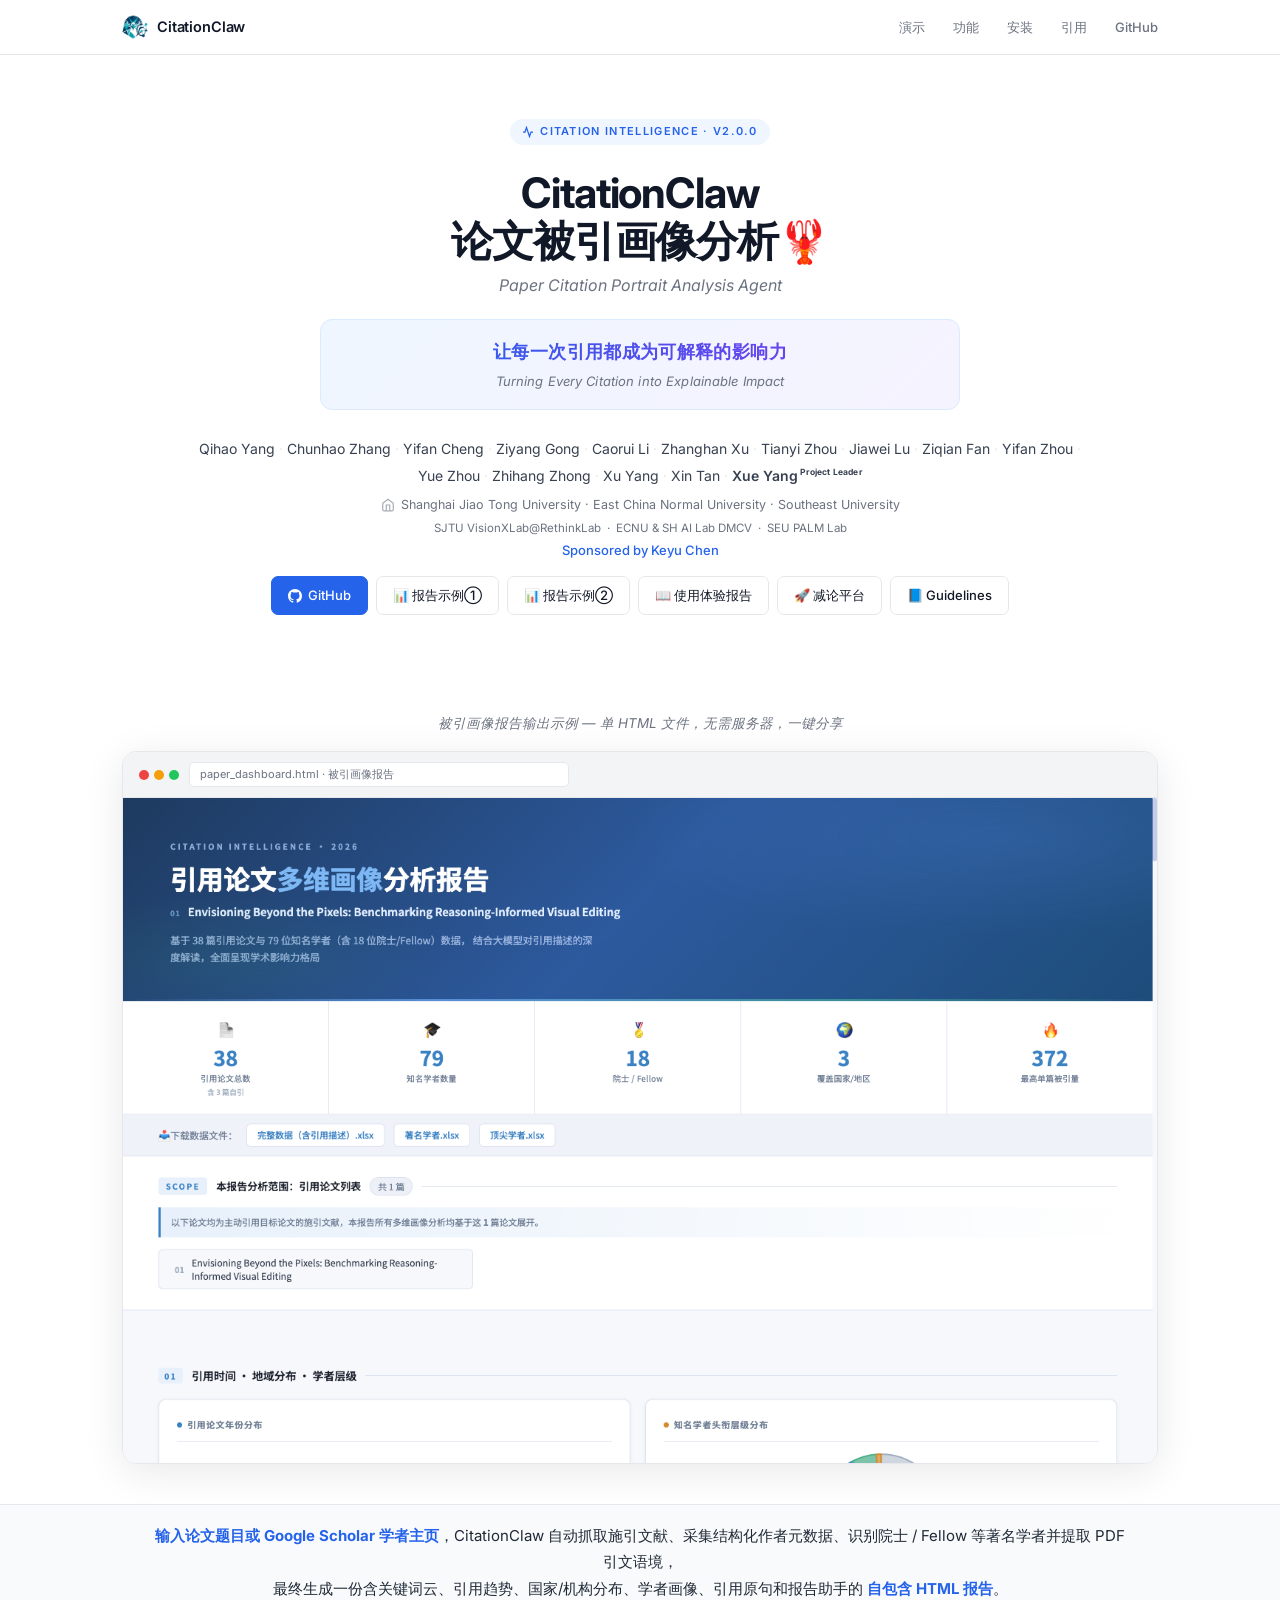
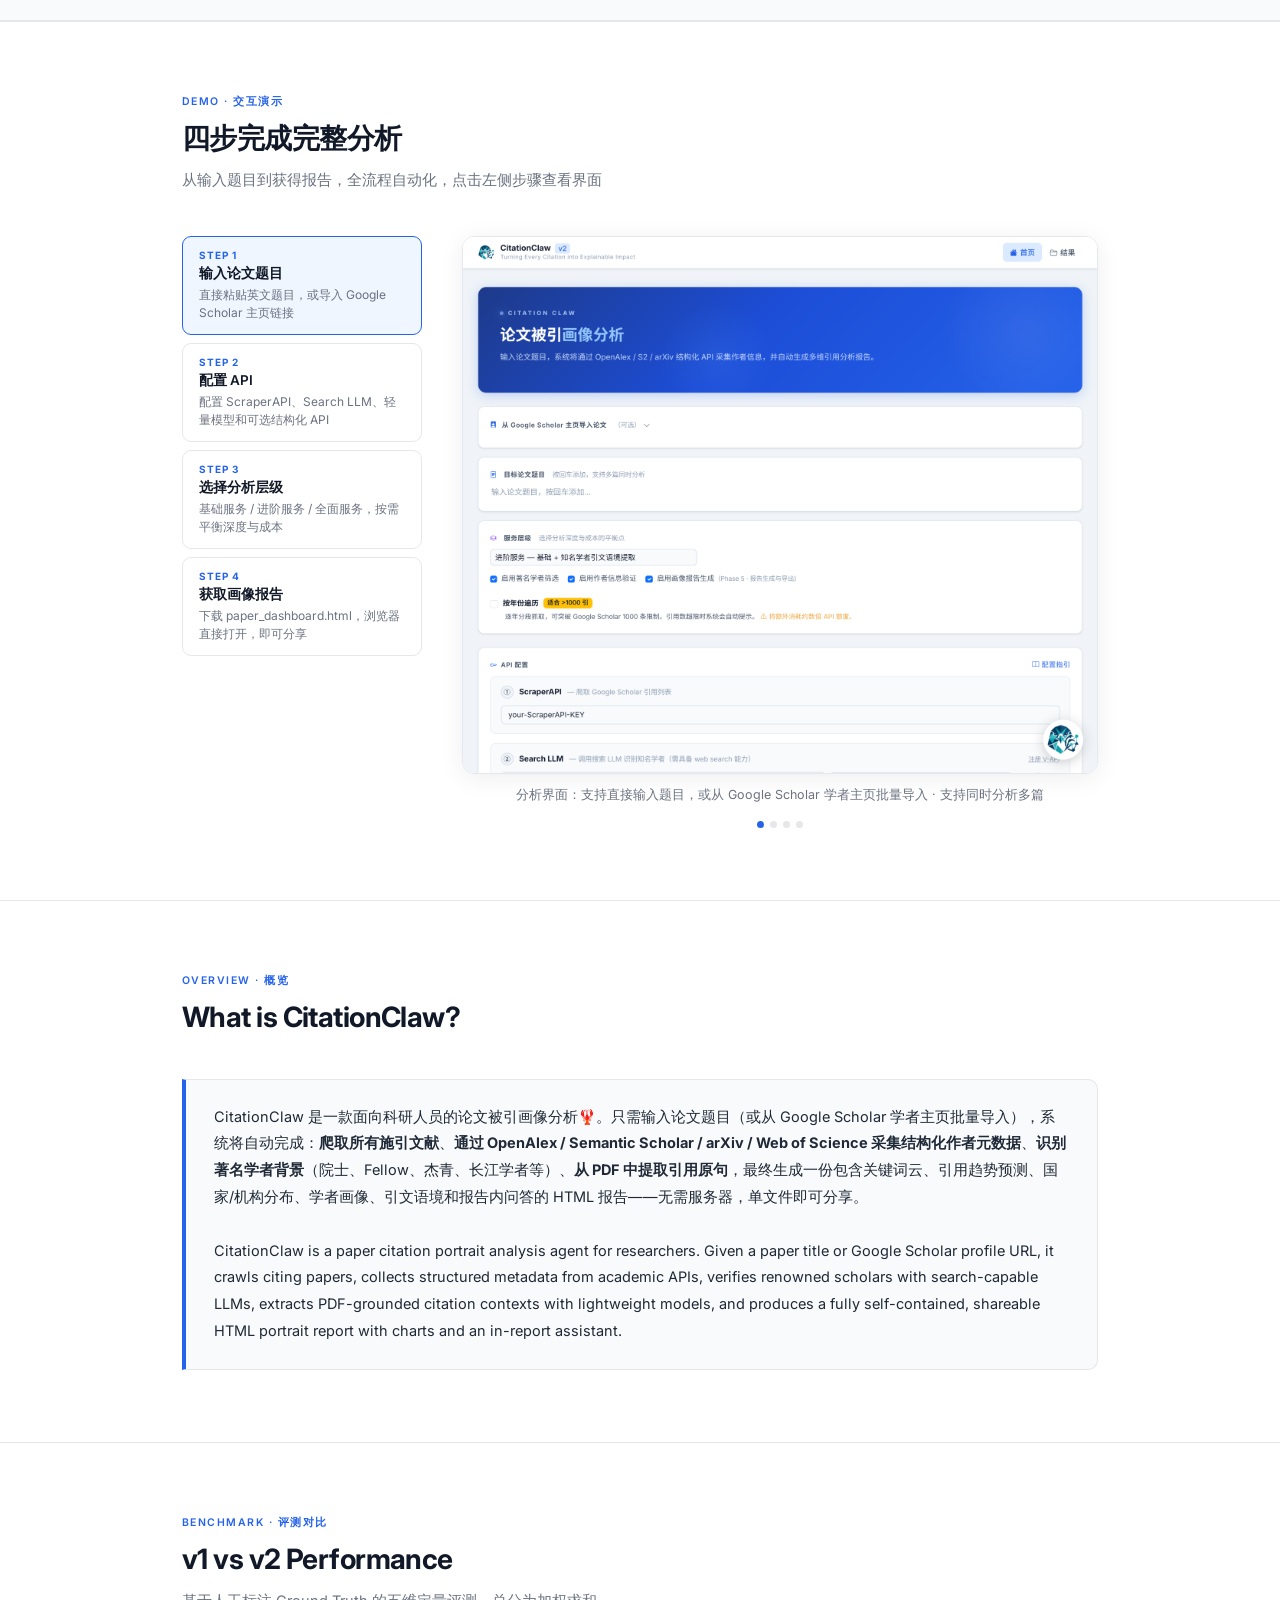
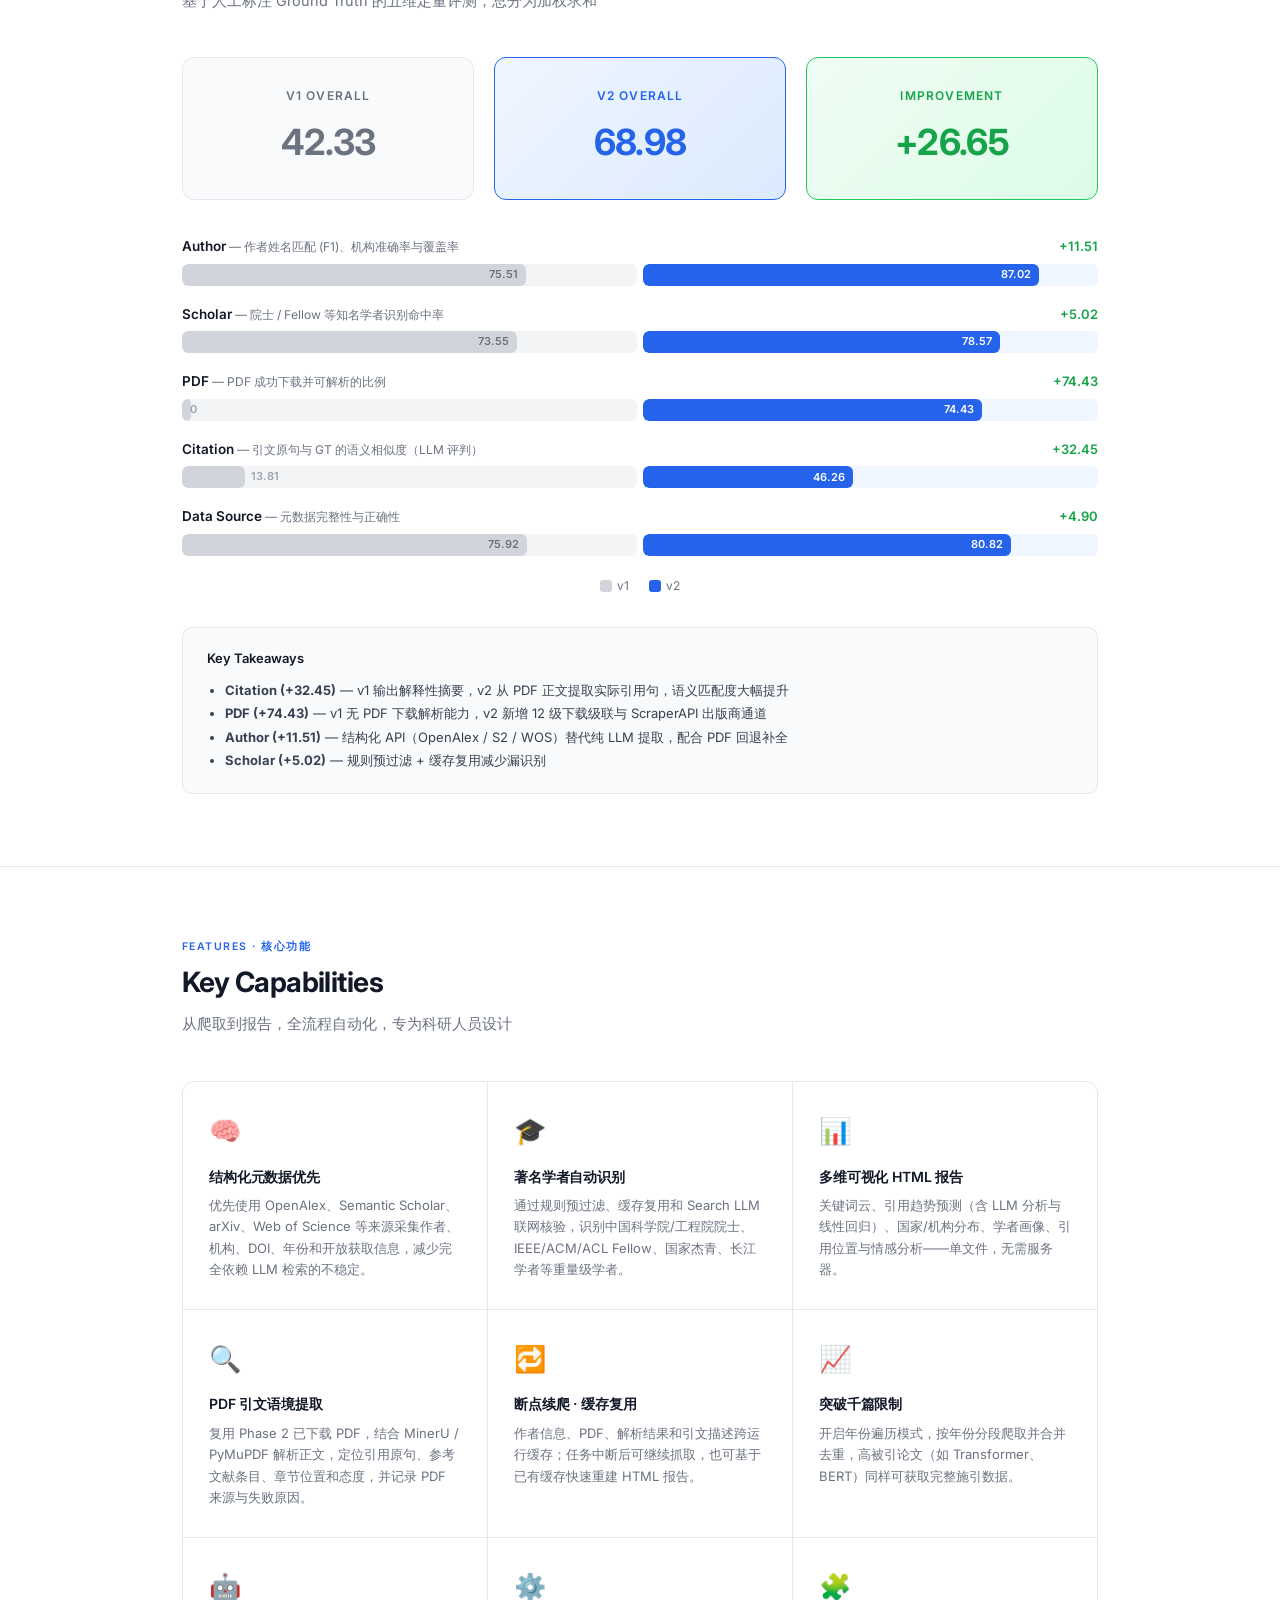
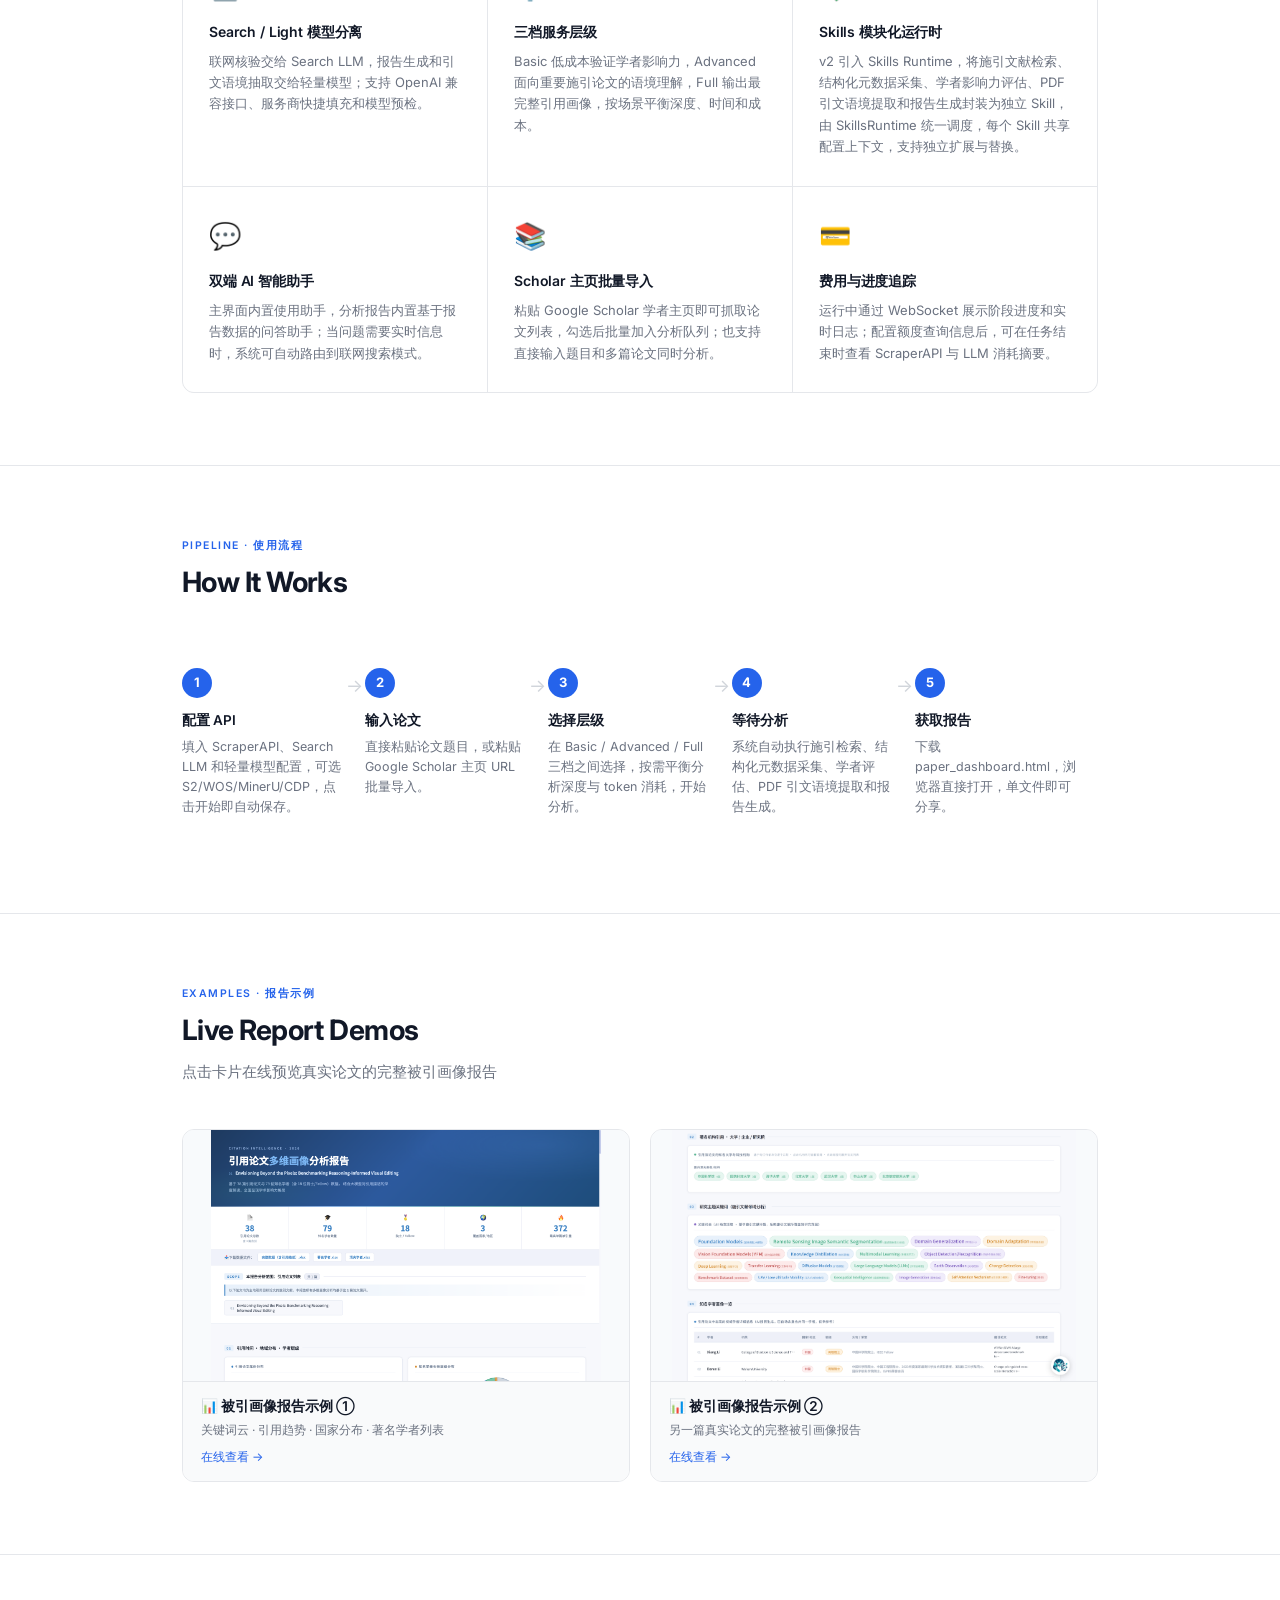
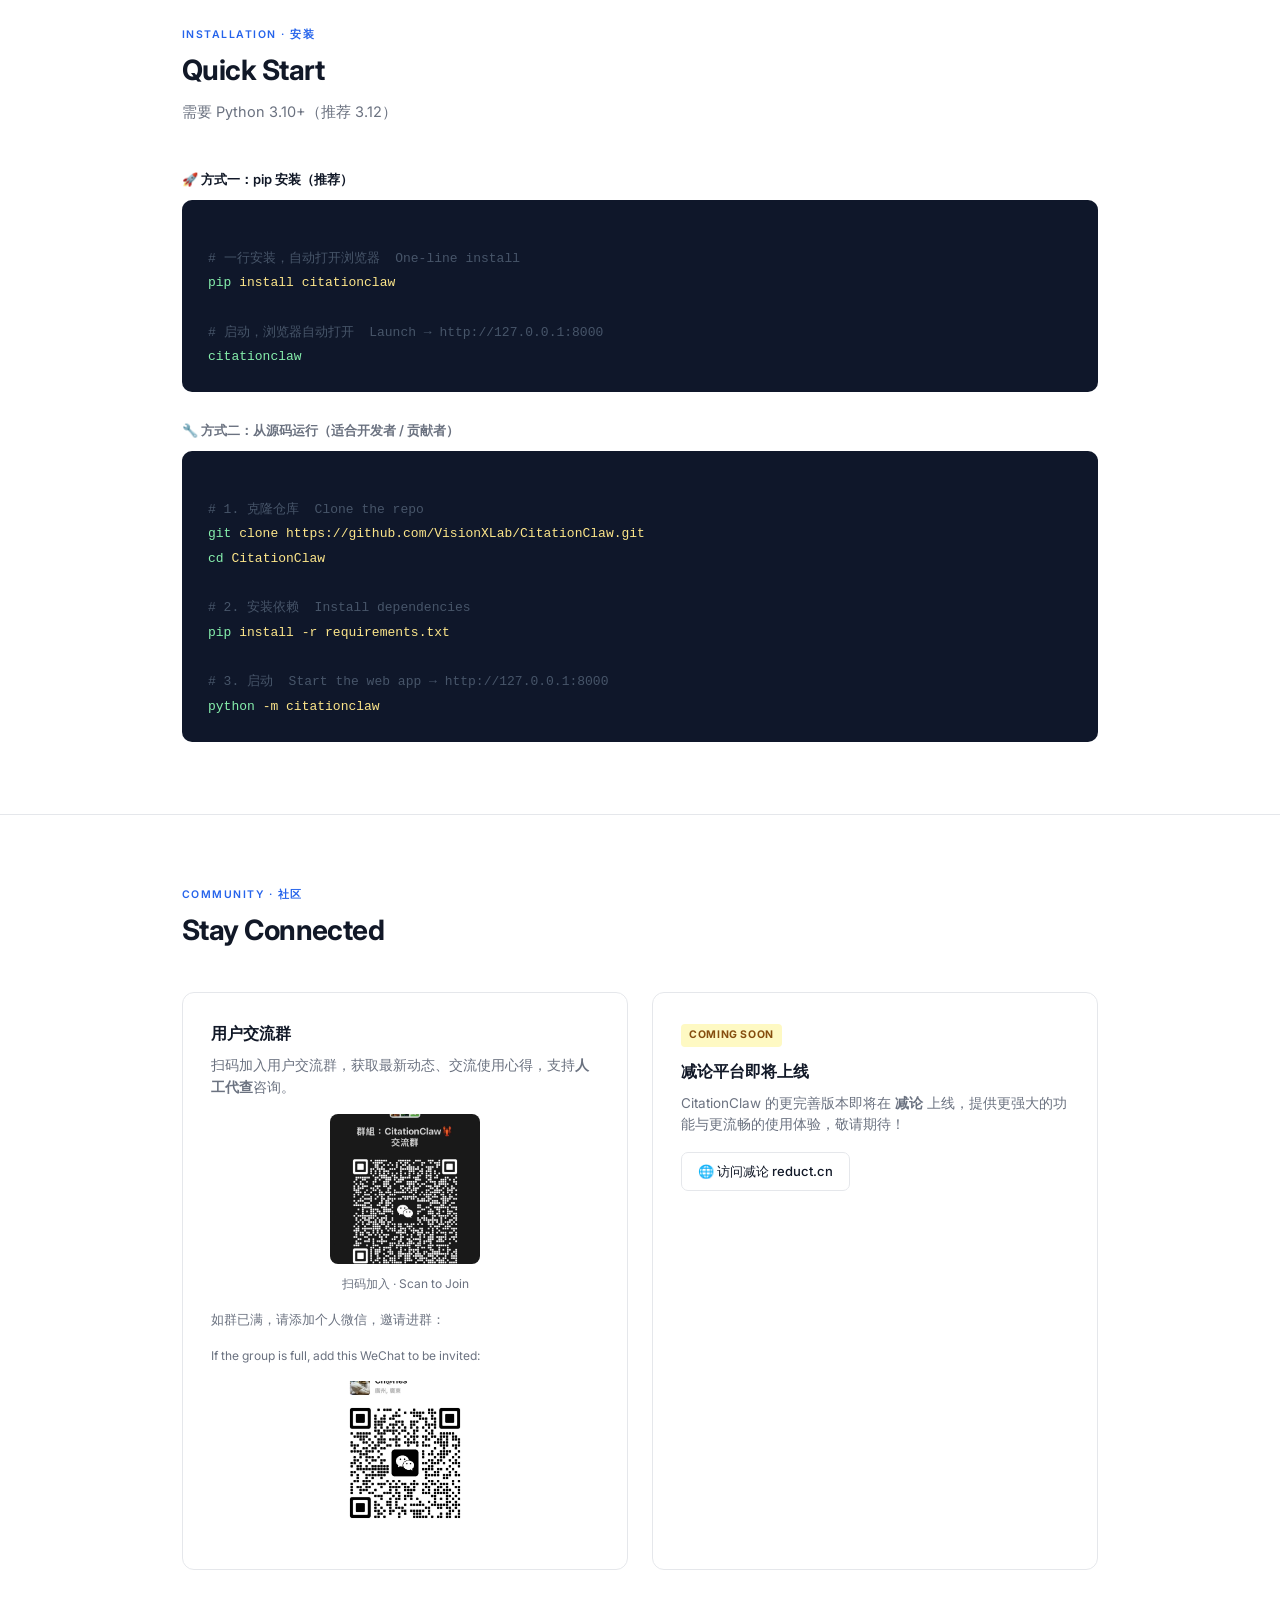
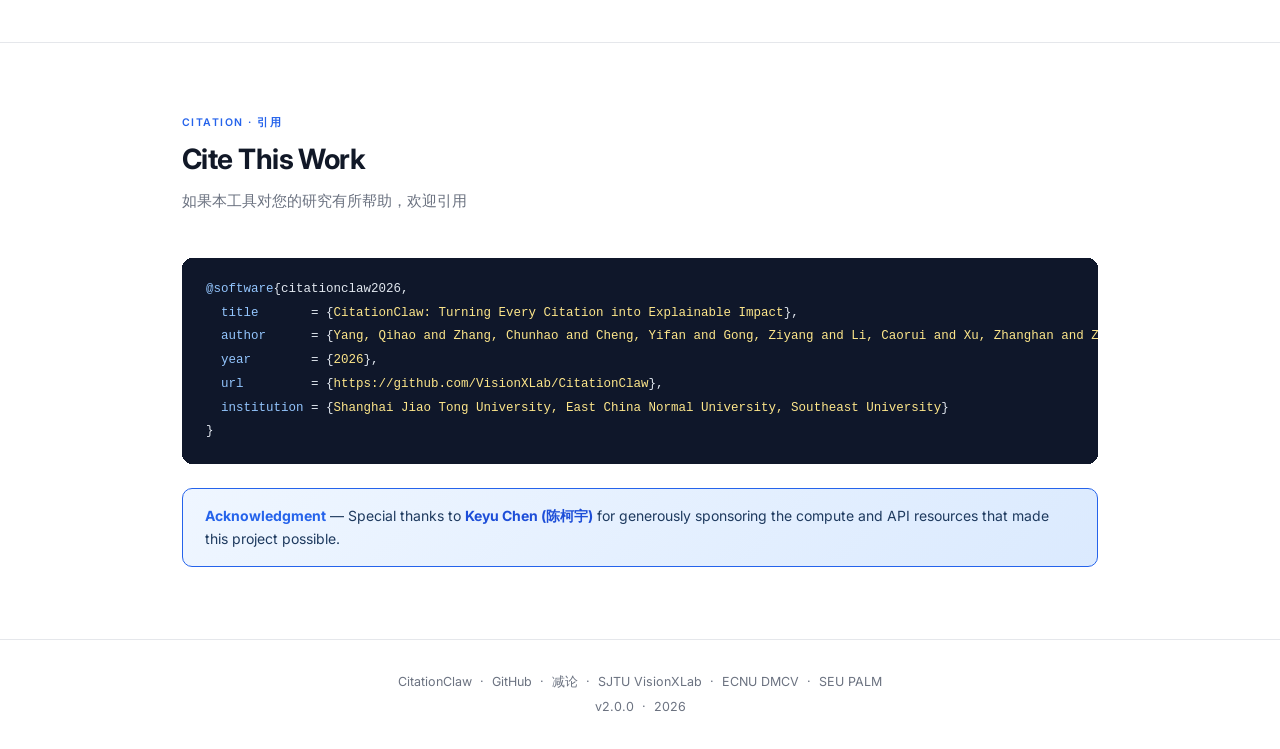
==== commit a853429c: "docs: add v1 vs v2 benchmark section to webpage with bar chart visualization Visual comparison with " ====
--- a/docs/index.html
+++ b/docs/index.html
@@ -722,6 +722,140 @@
 </section>
 
 <!-- ─────────────────────────────────────────
+     BENCHMARK
+───────────────────────────────────────── -->
+<section id="benchmark" style="border-top:1px solid var(--border)">
+  <div class="container">
+    <div class="section-header">
+      <div class="section-label">Benchmark · 评测对比</div>
+      <h2 class="section-title">v1 vs v2 Performance</h2>
+      <p class="section-desc">基于人工标注 Ground Truth 的五维定量评测，总分为加权求和</p>
+    </div>
+
+    <!-- overall highlight -->
+    <div style="display:flex;gap:20px;margin-bottom:36px;flex-wrap:wrap">
+      <div style="flex:1;min-width:200px;text-align:center;padding:28px 20px;border-radius:12px;border:1.5px solid var(--border);background:var(--bg-alt)">
+        <div style="font-size:12px;font-weight:600;letter-spacing:.1em;text-transform:uppercase;color:var(--muted);margin-bottom:8px">v1 Overall</div>
+        <div style="font-size:36px;font-weight:700;color:var(--muted);letter-spacing:-.02em">42.33</div>
+      </div>
+      <div style="flex:1;min-width:200px;text-align:center;padding:28px 20px;border-radius:12px;border:1.5px solid var(--accent);background:linear-gradient(135deg,#eff6ff 0%,#dbeafe 100%)">
+        <div style="font-size:12px;font-weight:600;letter-spacing:.1em;text-transform:uppercase;color:var(--accent);margin-bottom:8px">v2 Overall</div>
+        <div style="font-size:36px;font-weight:700;color:var(--accent);letter-spacing:-.02em">68.98</div>
+      </div>
+      <div style="flex:1;min-width:200px;text-align:center;padding:28px 20px;border-radius:12px;border:1.5px solid #22c55e;background:linear-gradient(135deg,#f0fdf4 0%,#dcfce7 100%)">
+        <div style="font-size:12px;font-weight:600;letter-spacing:.1em;text-transform:uppercase;color:#16a34a;margin-bottom:8px">Improvement</div>
+        <div style="font-size:36px;font-weight:700;color:#16a34a;letter-spacing:-.02em">+26.65</div>
+      </div>
+    </div>
+
+    <!-- dimension bars -->
+    <div style="display:flex;flex-direction:column;gap:18px">
+
+      <!-- Author -->
+      <div>
+        <div style="display:flex;justify-content:space-between;align-items:baseline;margin-bottom:6px">
+          <div style="font-size:13.5px;font-weight:600">Author <span style="font-weight:400;color:var(--muted);font-size:12px">— 作者姓名匹配 (F1)、机构准确率与覆盖率</span></div>
+          <div style="font-size:13px;font-weight:600;color:#16a34a">+11.51</div>
+        </div>
+        <div style="display:flex;gap:6px;align-items:center">
+          <div style="flex:1;height:22px;background:#f3f4f6;border-radius:6px;overflow:hidden;position:relative">
+            <div style="width:75.51%;height:100%;background:#d1d5db;border-radius:6px;display:flex;align-items:center;justify-content:flex-end;padding-right:8px;font-size:11px;font-weight:600;color:#6b7280">75.51</div>
+          </div>
+          <div style="flex:1;height:22px;background:#eff6ff;border-radius:6px;overflow:hidden;position:relative">
+            <div style="width:87.02%;height:100%;background:var(--accent);border-radius:6px;display:flex;align-items:center;justify-content:flex-end;padding-right:8px;font-size:11px;font-weight:600;color:#fff">87.02</div>
+          </div>
+        </div>
+      </div>
+
+      <!-- Scholar -->
+      <div>
+        <div style="display:flex;justify-content:space-between;align-items:baseline;margin-bottom:6px">
+          <div style="font-size:13.5px;font-weight:600">Scholar <span style="font-weight:400;color:var(--muted);font-size:12px">— 院士 / Fellow 等知名学者识别命中率</span></div>
+          <div style="font-size:13px;font-weight:600;color:#16a34a">+5.02</div>
+        </div>
+        <div style="display:flex;gap:6px;align-items:center">
+          <div style="flex:1;height:22px;background:#f3f4f6;border-radius:6px;overflow:hidden;position:relative">
+            <div style="width:73.55%;height:100%;background:#d1d5db;border-radius:6px;display:flex;align-items:center;justify-content:flex-end;padding-right:8px;font-size:11px;font-weight:600;color:#6b7280">73.55</div>
+          </div>
+          <div style="flex:1;height:22px;background:#eff6ff;border-radius:6px;overflow:hidden;position:relative">
+            <div style="width:78.57%;height:100%;background:var(--accent);border-radius:6px;display:flex;align-items:center;justify-content:flex-end;padding-right:8px;font-size:11px;font-weight:600;color:#fff">78.57</div>
+          </div>
+        </div>
+      </div>
+
+      <!-- PDF -->
+      <div>
+        <div style="display:flex;justify-content:space-between;align-items:baseline;margin-bottom:6px">
+          <div style="font-size:13.5px;font-weight:600">PDF <span style="font-weight:400;color:var(--muted);font-size:12px">— PDF 成功下载并可解析的比例</span></div>
+          <div style="font-size:13px;font-weight:600;color:#16a34a">+74.43</div>
+        </div>
+        <div style="display:flex;gap:6px;align-items:center">
+          <div style="flex:1;height:22px;background:#f3f4f6;border-radius:6px;overflow:hidden;position:relative">
+            <div style="width:2%;height:100%;background:#d1d5db;border-radius:6px"></div>
+            <span style="position:absolute;left:8px;top:50%;transform:translateY(-50%);font-size:11px;font-weight:600;color:#9ca3af">0</span>
+          </div>
+          <div style="flex:1;height:22px;background:#eff6ff;border-radius:6px;overflow:hidden;position:relative">
+            <div style="width:74.43%;height:100%;background:var(--accent);border-radius:6px;display:flex;align-items:center;justify-content:flex-end;padding-right:8px;font-size:11px;font-weight:600;color:#fff">74.43</div>
+          </div>
+        </div>
+      </div>
+
+      <!-- Citation -->
+      <div>
+        <div style="display:flex;justify-content:space-between;align-items:baseline;margin-bottom:6px">
+          <div style="font-size:13.5px;font-weight:600">Citation <span style="font-weight:400;color:var(--muted);font-size:12px">— 引文原句与 GT 的语义相似度（LLM 评判）</span></div>
+          <div style="font-size:13px;font-weight:600;color:#16a34a">+32.45</div>
+        </div>
+        <div style="display:flex;gap:6px;align-items:center">
+          <div style="flex:1;height:22px;background:#f3f4f6;border-radius:6px;overflow:hidden;position:relative">
+            <div style="width:13.81%;height:100%;background:#d1d5db;border-radius:6px"></div>
+            <span style="position:absolute;left:calc(13.81% + 6px);top:50%;transform:translateY(-50%);font-size:11px;font-weight:600;color:#9ca3af">13.81</span>
+          </div>
+          <div style="flex:1;height:22px;background:#eff6ff;border-radius:6px;overflow:hidden;position:relative">
+            <div style="width:46.26%;height:100%;background:var(--accent);border-radius:6px;display:flex;align-items:center;justify-content:flex-end;padding-right:8px;font-size:11px;font-weight:600;color:#fff">46.26</div>
+          </div>
+        </div>
+      </div>
+
+      <!-- Data Source -->
+      <div>
+        <div style="display:flex;justify-content:space-between;align-items:baseline;margin-bottom:6px">
+          <div style="font-size:13.5px;font-weight:600">Data Source <span style="font-weight:400;color:var(--muted);font-size:12px">— 元数据完整性与正确性</span></div>
+          <div style="font-size:13px;font-weight:600;color:#16a34a">+4.90</div>
+        </div>
+        <div style="display:flex;gap:6px;align-items:center">
+          <div style="flex:1;height:22px;background:#f3f4f6;border-radius:6px;overflow:hidden;position:relative">
+            <div style="width:75.92%;height:100%;background:#d1d5db;border-radius:6px;display:flex;align-items:center;justify-content:flex-end;padding-right:8px;font-size:11px;font-weight:600;color:#6b7280">75.92</div>
+          </div>
+          <div style="flex:1;height:22px;background:#eff6ff;border-radius:6px;overflow:hidden;position:relative">
+            <div style="width:80.82%;height:100%;background:var(--accent);border-radius:6px;display:flex;align-items:center;justify-content:flex-end;padding-right:8px;font-size:11px;font-weight:600;color:#fff">80.82</div>
+          </div>
+        </div>
+      </div>
+
+    </div>
+
+    <!-- legend -->
+    <div style="display:flex;gap:20px;justify-content:center;margin-top:20px;font-size:12px;color:var(--muted)">
+      <div style="display:flex;align-items:center;gap:5px"><div style="width:12px;height:12px;border-radius:3px;background:#d1d5db"></div> v1</div>
+      <div style="display:flex;align-items:center;gap:5px"><div style="width:12px;height:12px;border-radius:3px;background:var(--accent)"></div> v2</div>
+    </div>
+
+    <!-- key takeaways -->
+    <div style="margin-top:32px;padding:20px 24px;border-radius:10px;background:var(--bg-alt);border:1px solid var(--border)">
+      <div style="font-size:13px;font-weight:600;margin-bottom:10px">Key Takeaways</div>
+      <ul style="font-size:13px;color:#374151;line-height:1.8;padding-left:18px;margin:0">
+        <li><strong>Citation (+32.45)</strong> — v1 输出解释性摘要，v2 从 PDF 正文提取实际引用句，语义匹配度大幅提升</li>
+        <li><strong>PDF (+74.43)</strong> — v1 无 PDF 下载解析能力，v2 新增 12 级下载级联与 ScraperAPI 出版商通道</li>
+        <li><strong>Author (+11.51)</strong> — 结构化 API（OpenAlex / S2 / WOS）替代纯 LLM 提取，配合 PDF 回退补全</li>
+        <li><strong>Scholar (+5.02)</strong> — 规则预过滤 + 缓存复用减少漏识别</li>
+      </ul>
+    </div>
+
+  </div>
+</section>
+
+<!-- ─────────────────────────────────────────
      FEATURES
 ───────────────────────────────────────── -->
 <section id="features" style="border-top:1px solid var(--border)">
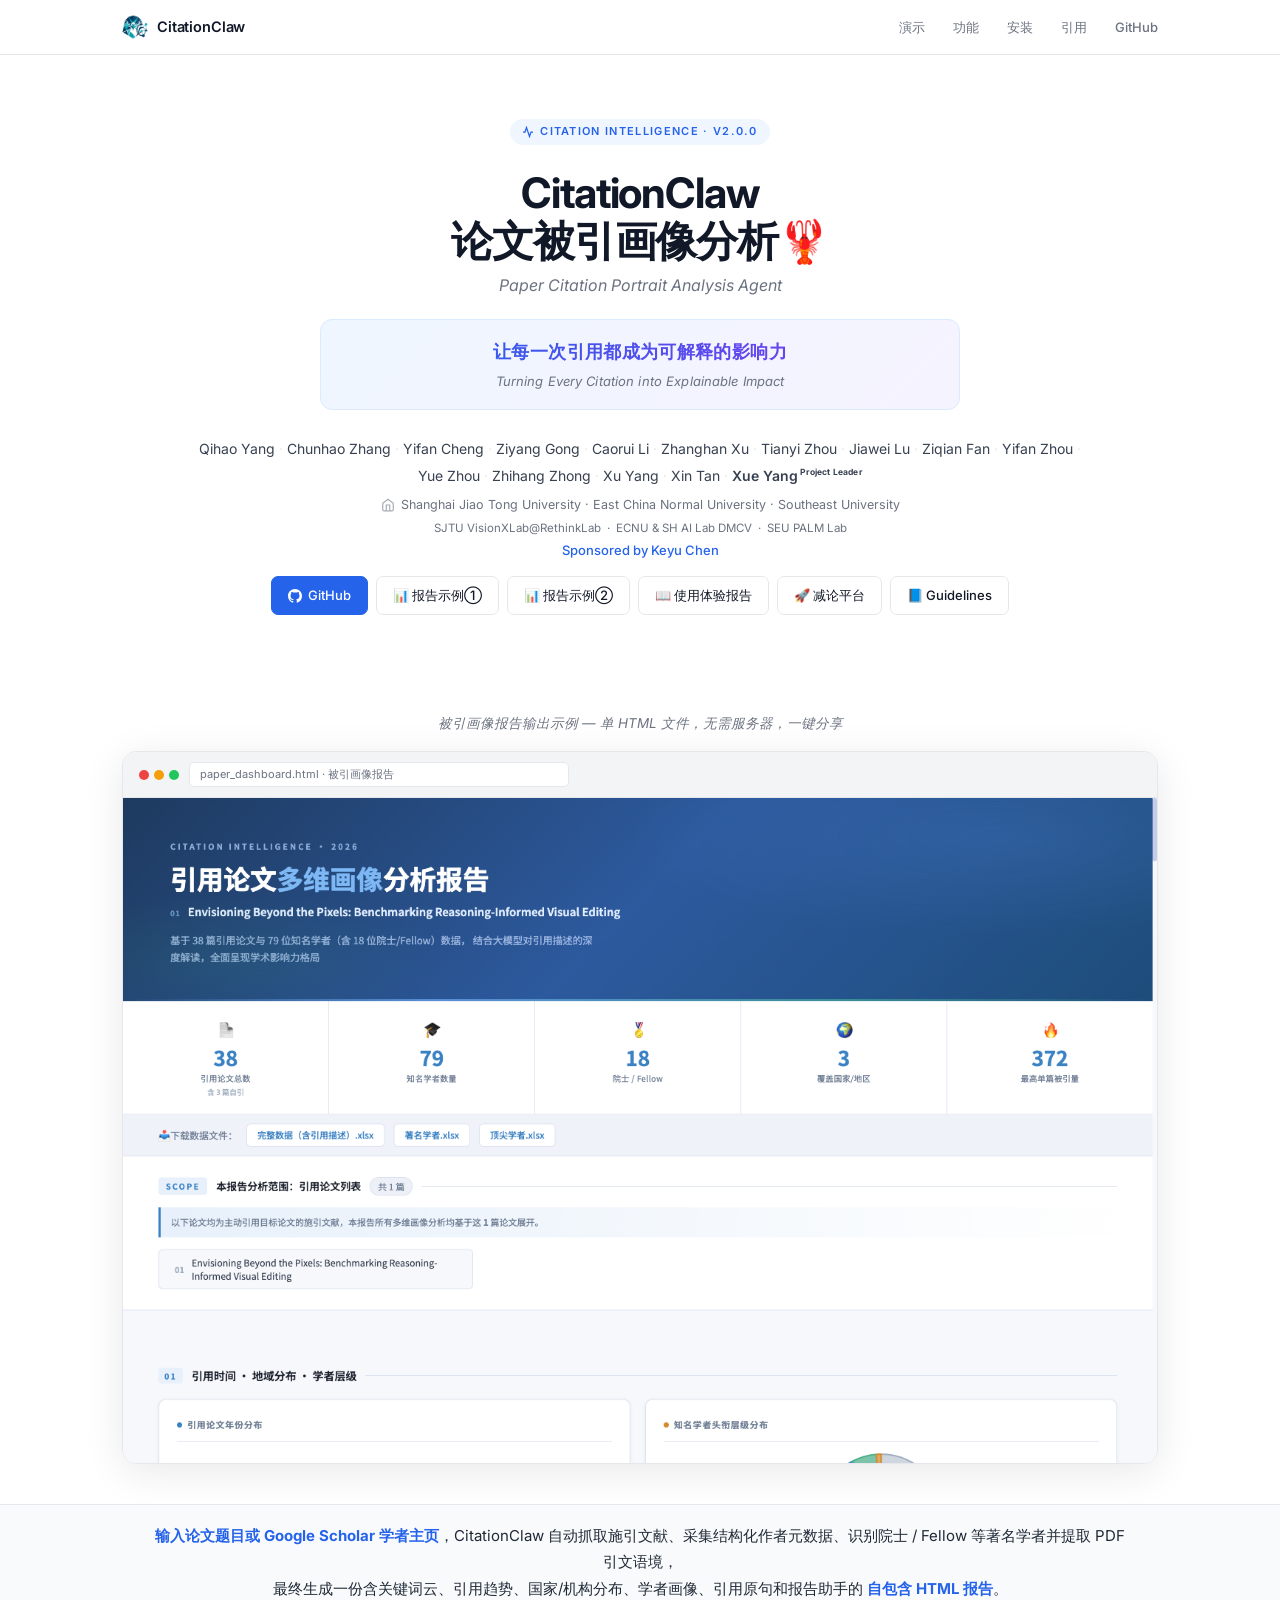
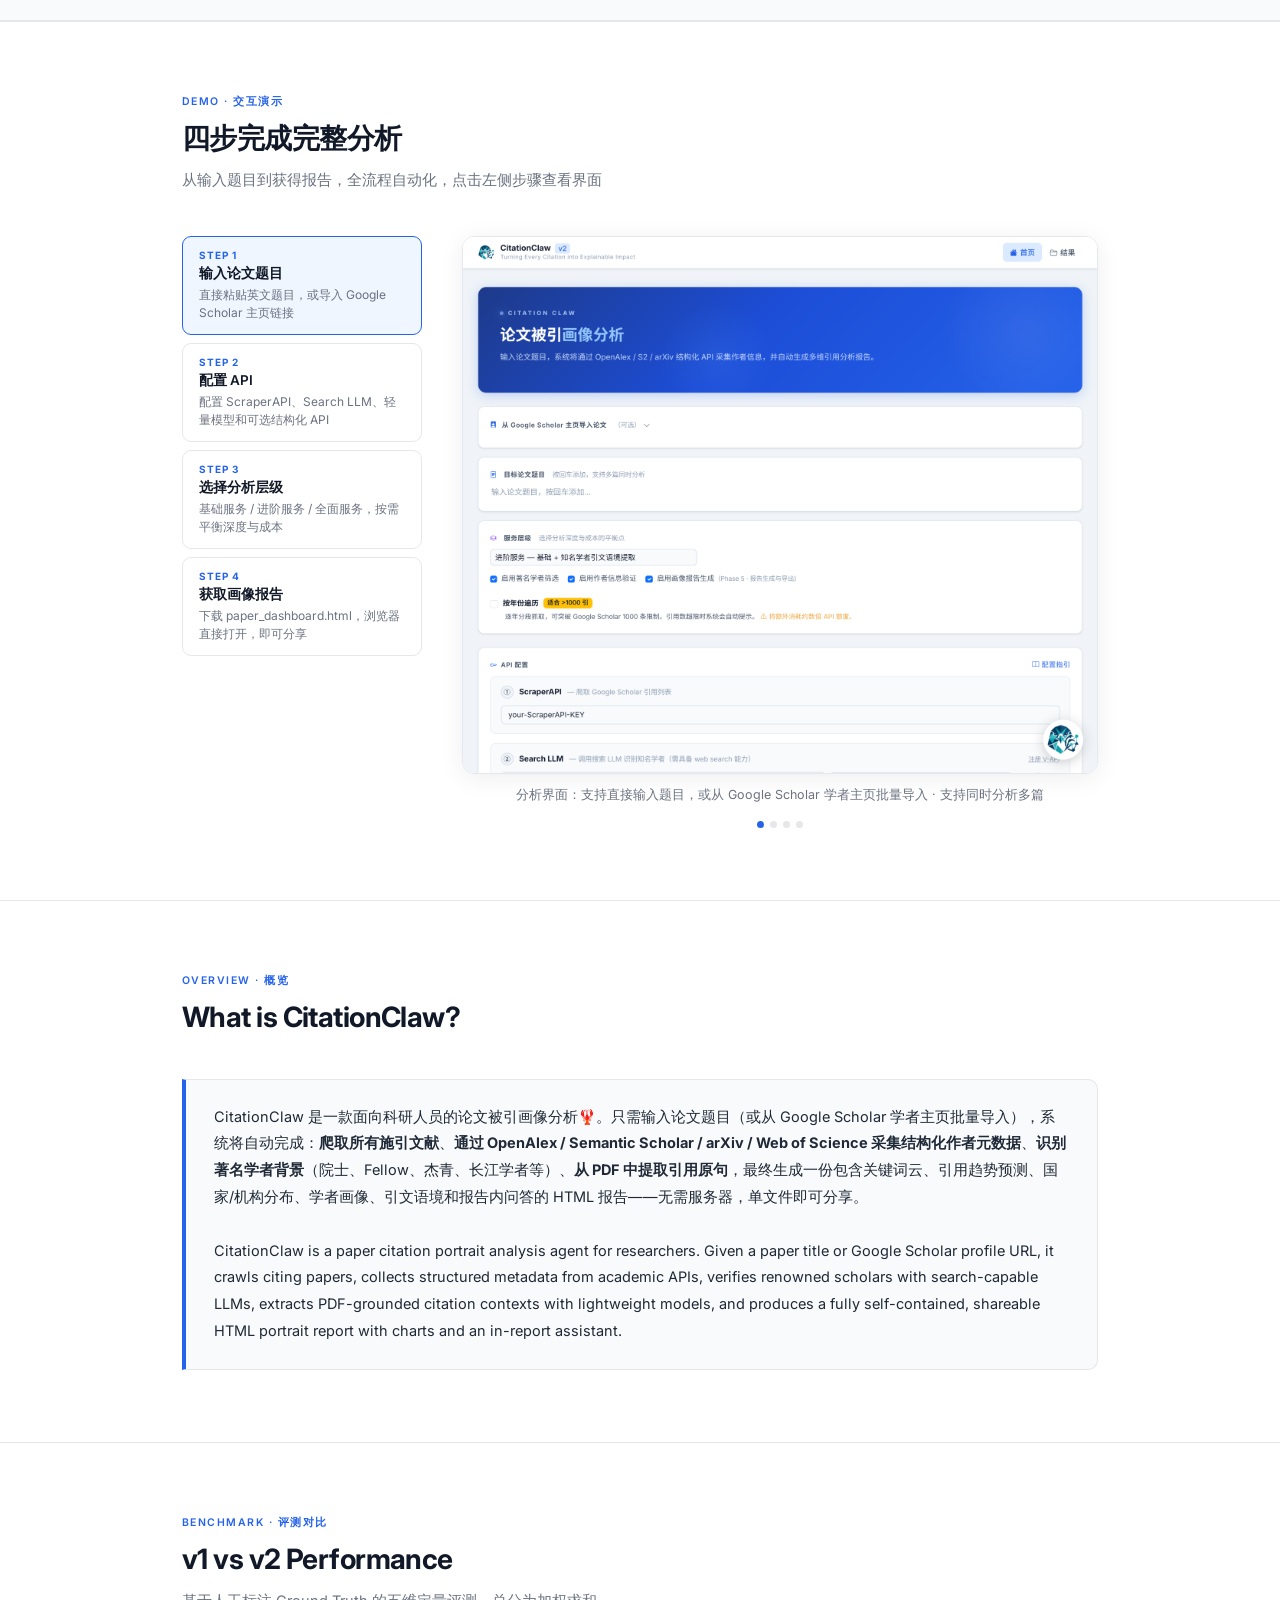
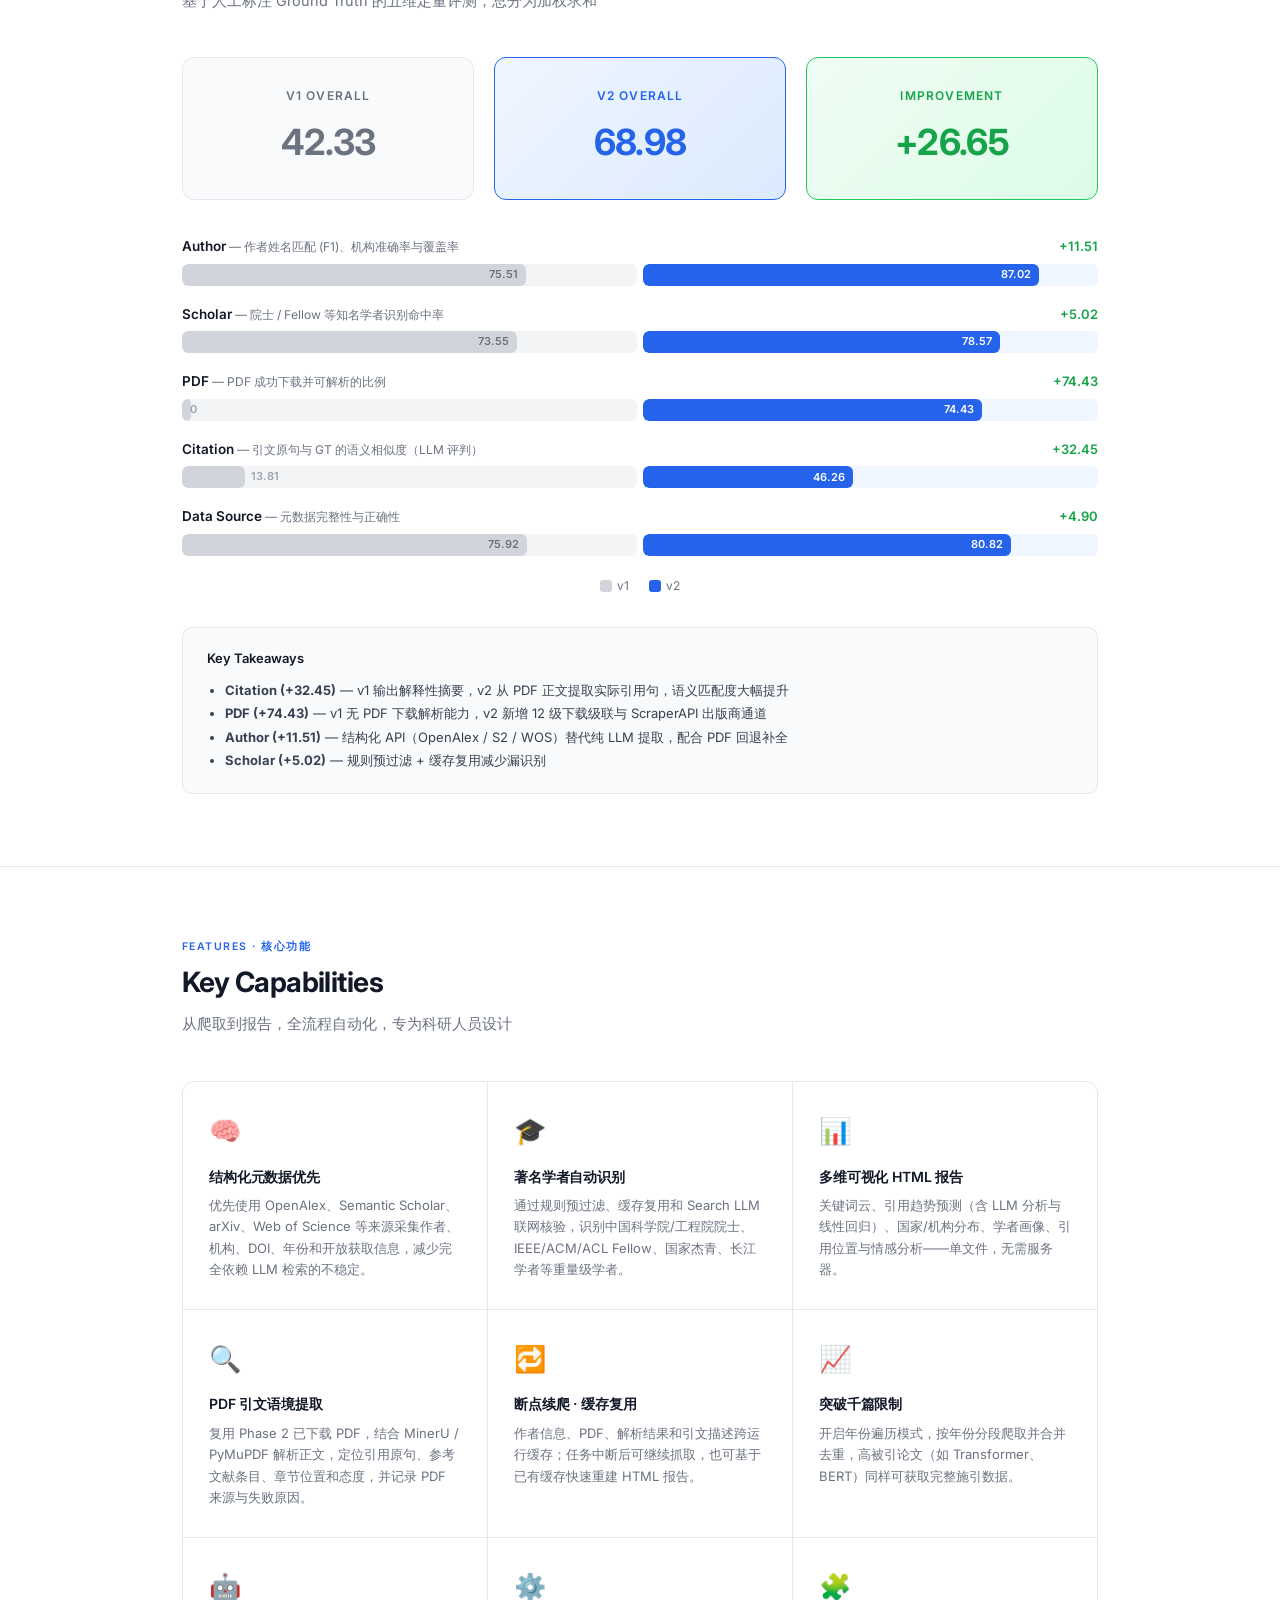
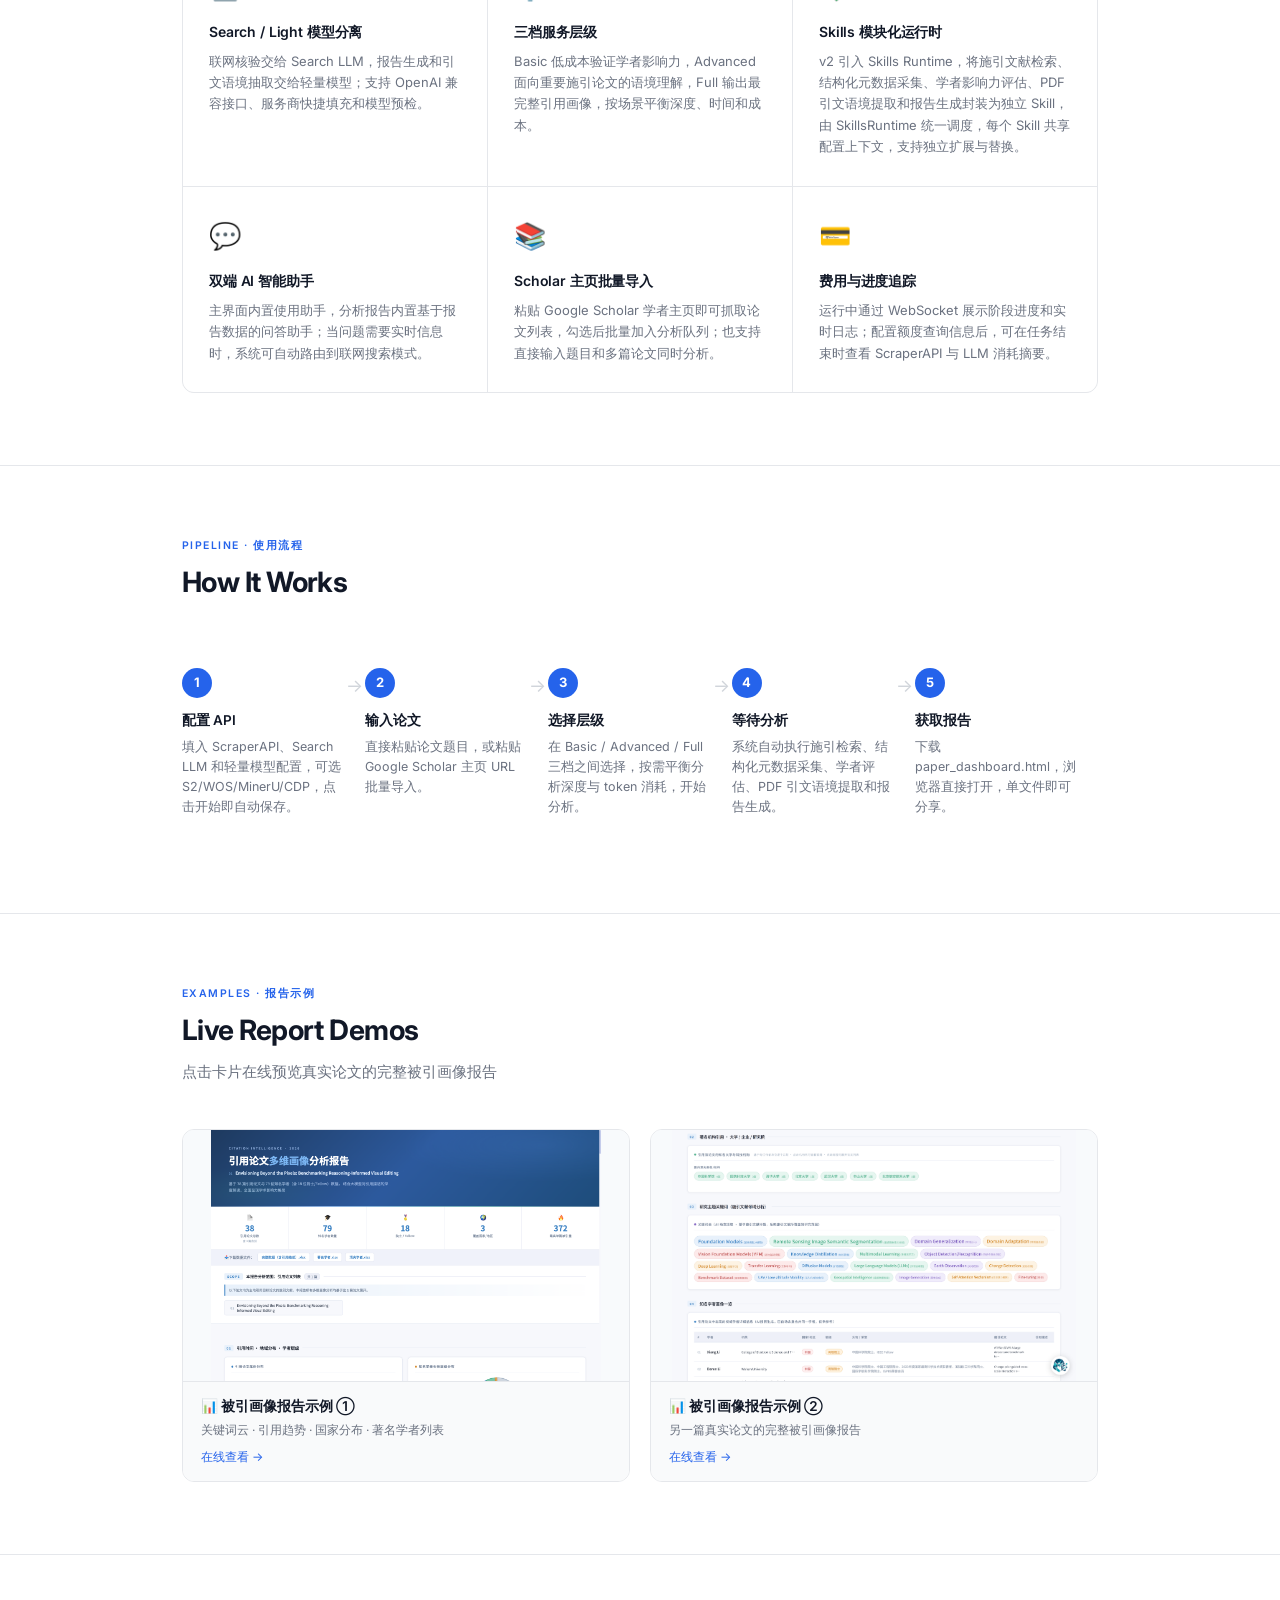
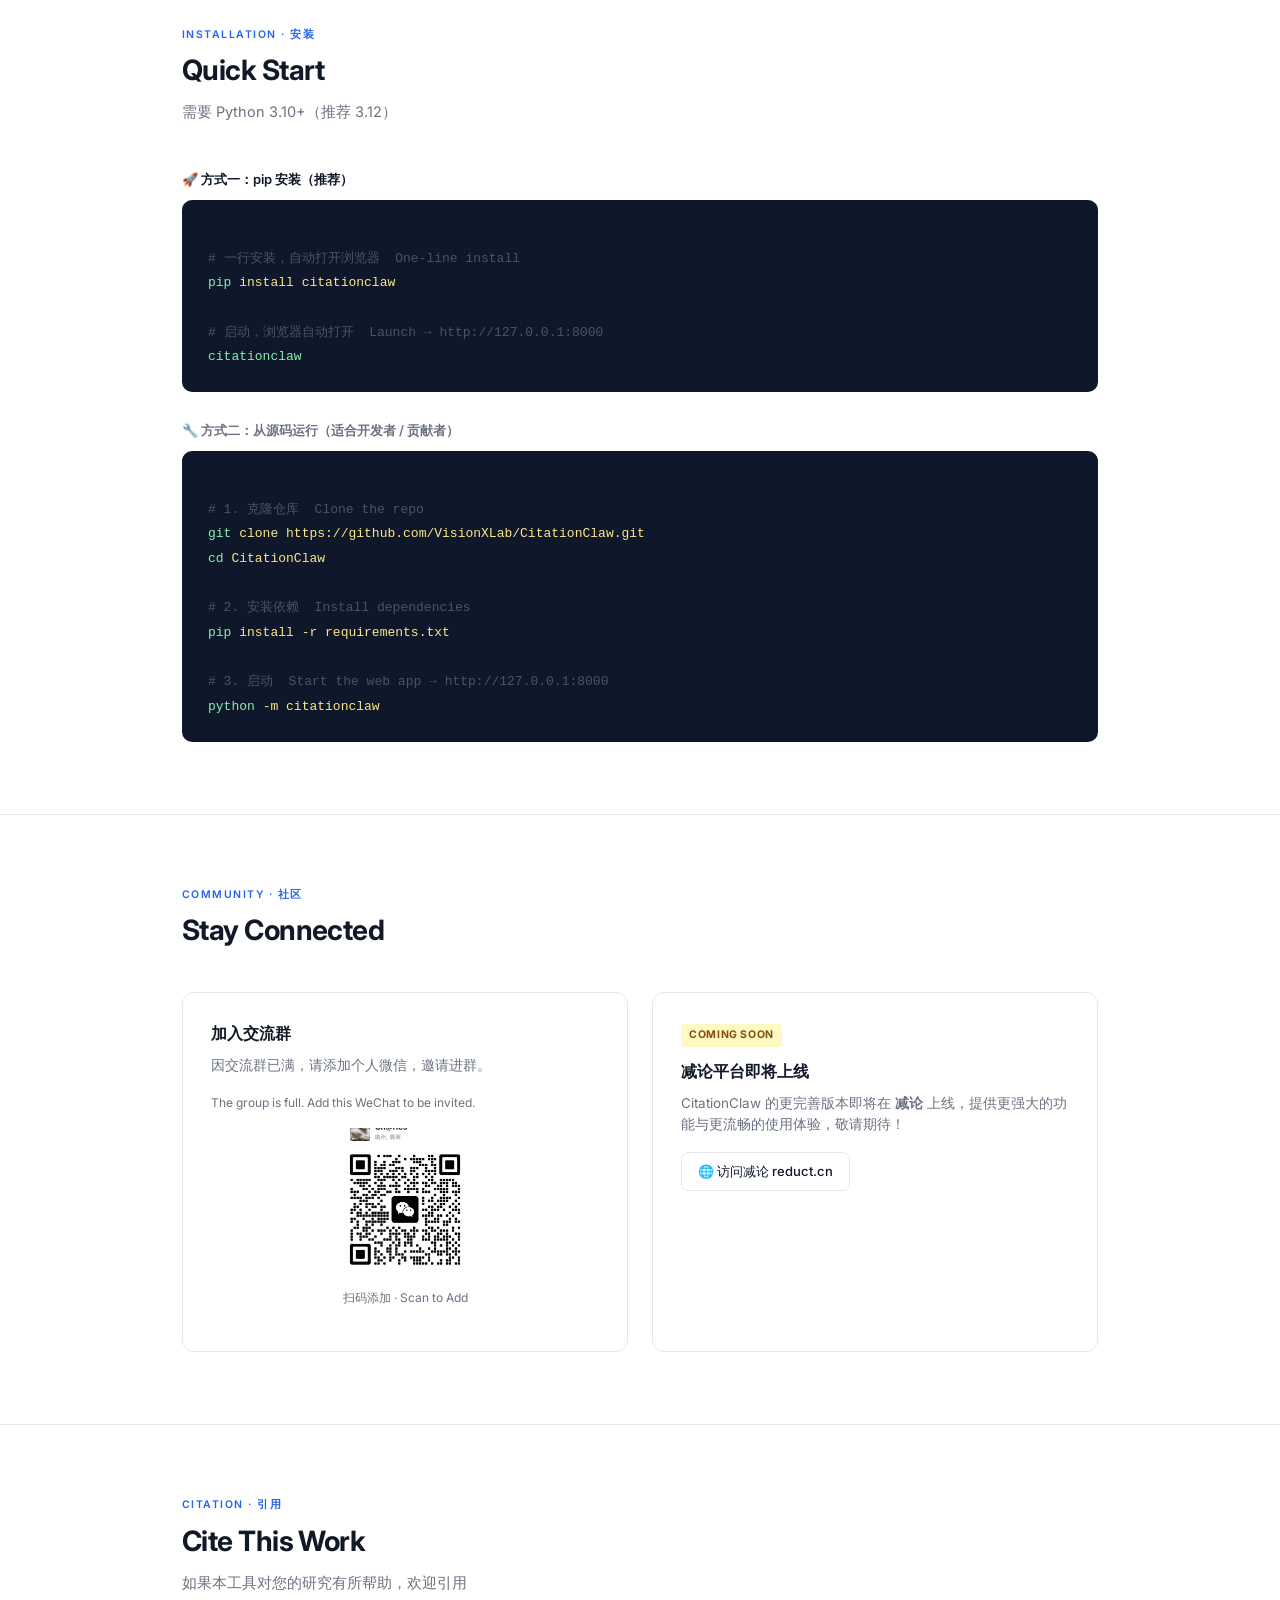
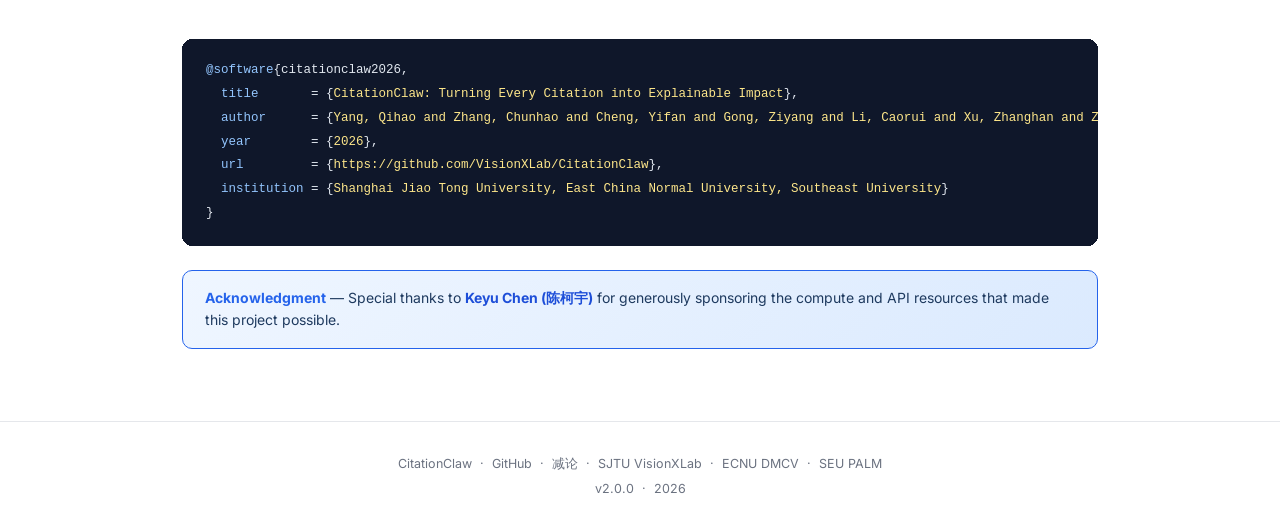
==== commit 14e32c42: "docs: replace group QR with personal WeChat QR (group is full) Co-Authored-By: Claude Opus 4.6 (1M c" ====
--- a/docs/index.html
+++ b/docs/index.html
@@ -1049,13 +1049,11 @@
     </div>
     <div class="community-row">
       <div class="comm-card">
-        <h3>用户交流群</h3>
-        <p>扫码加入用户交流群，获取最新动态、交流使用心得，支持<strong>人工代查</strong>咨询。</p>
-        <img src="assets/group.jpg" alt="用户交流群二维码">
-        <p style="font-size:12px;color:var(--muted);text-align:center">扫码加入 · Scan to Join</p>
-        <p style="font-size:13px;color:var(--muted);margin-top:12px">如群已满，请添加个人微信，邀请进群：</p>
-        <p style="font-size:12px;color:var(--muted)">If the group is full, add this WeChat to be invited:</p>
-        <img src="assets/personal_wc.jpg" alt="个人微信二维码" style="max-width:160px;margin-top:4px">
+        <h3>加入交流群</h3>
+        <p>因交流群已满，请添加个人微信，邀请进群。</p>
+        <p style="font-size:12px;color:var(--muted)">The group is full. Add this WeChat to be invited.</p>
+        <img src="assets/personal_wc.jpg" alt="个人微信二维码" style="margin-top:8px">
+        <p style="font-size:12px;color:var(--muted);text-align:center;margin-top:6px">扫码添加 · Scan to Add</p>
       </div>
       <div class="comm-card">
         <div class="badge-soon">Coming Soon</div>
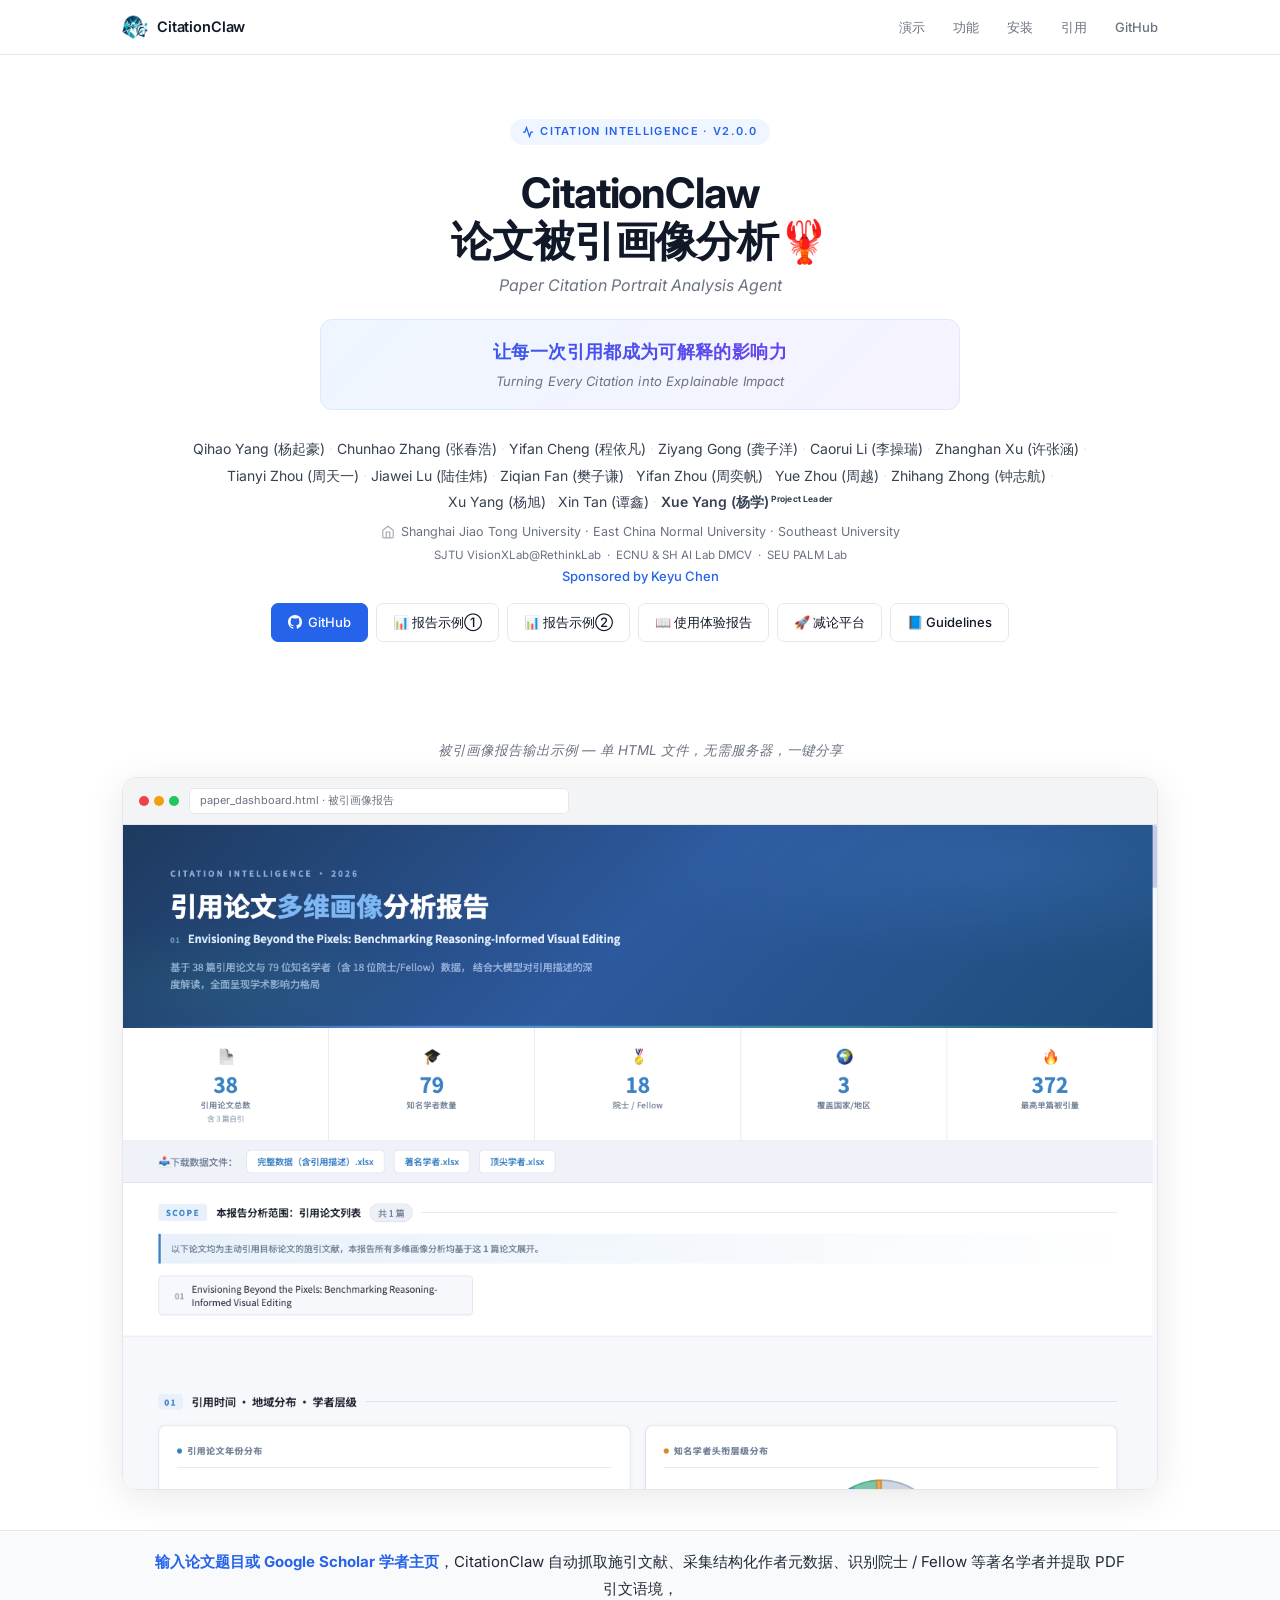
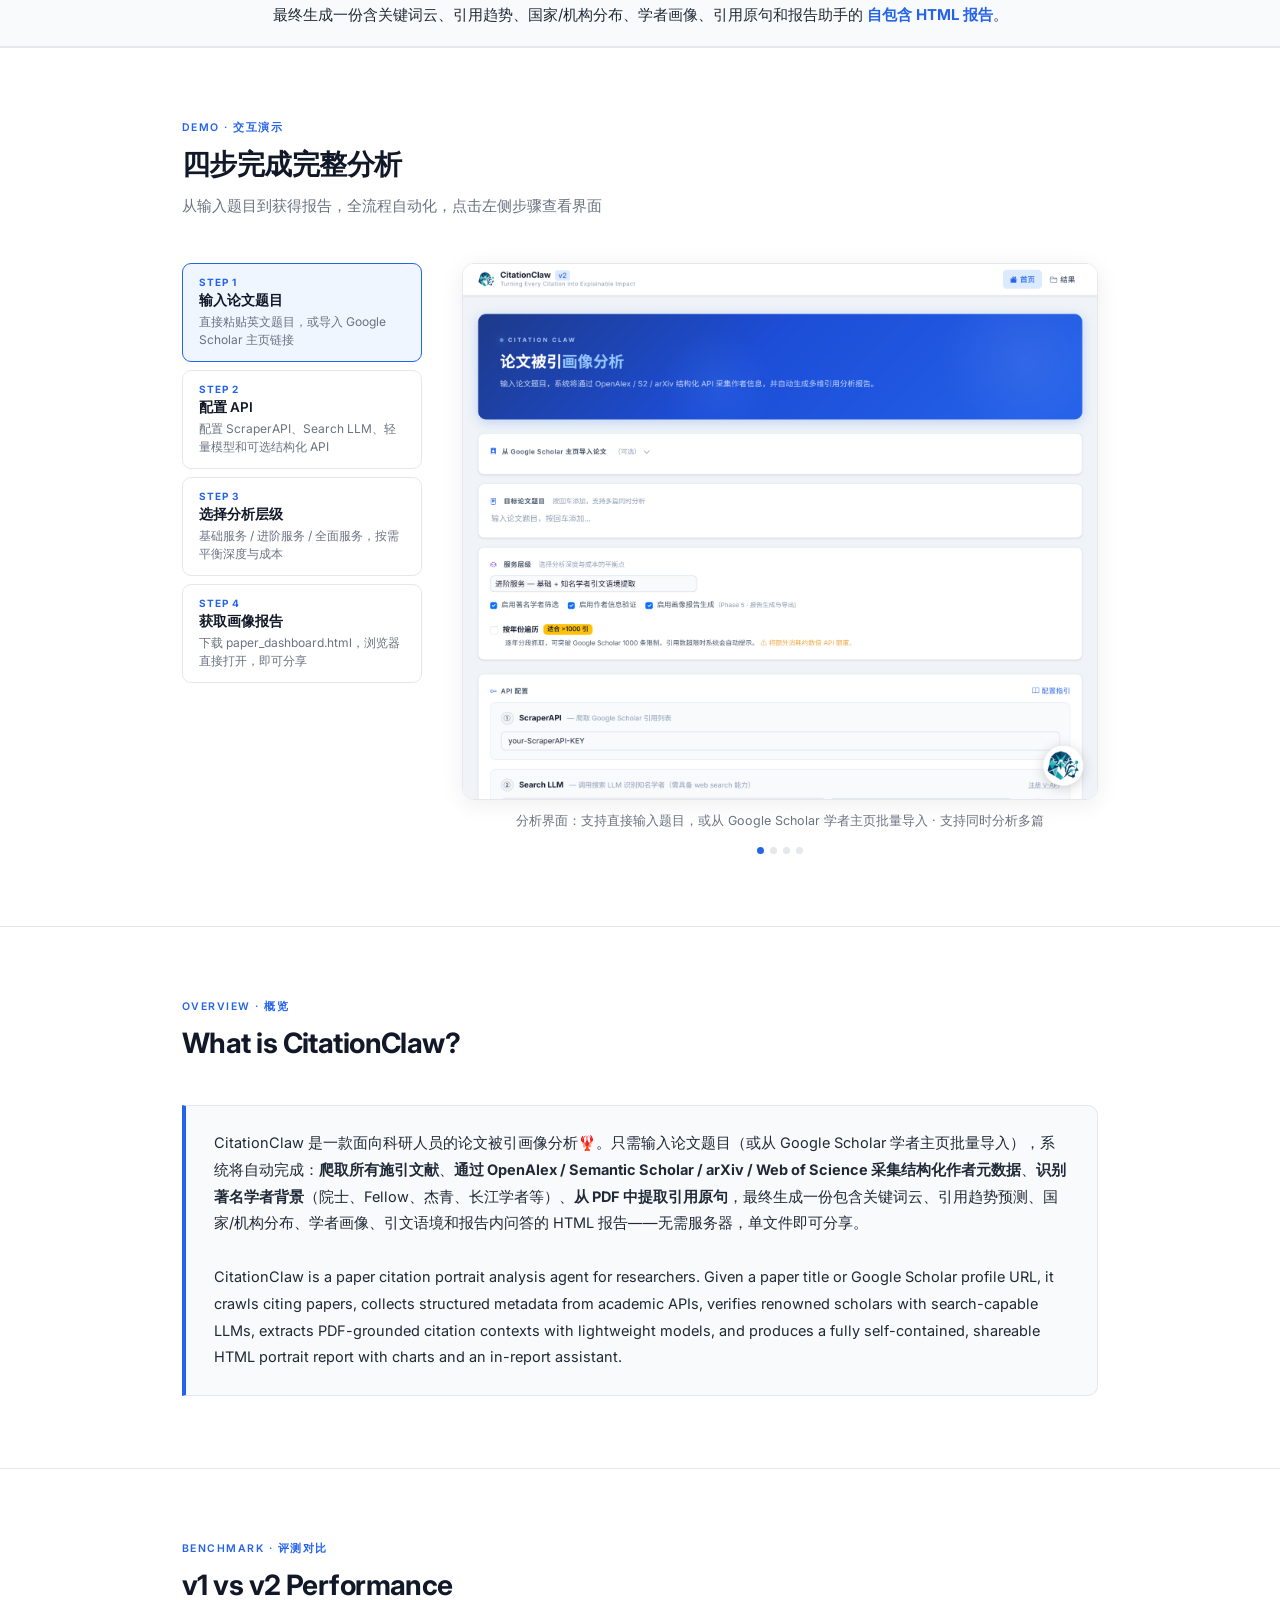
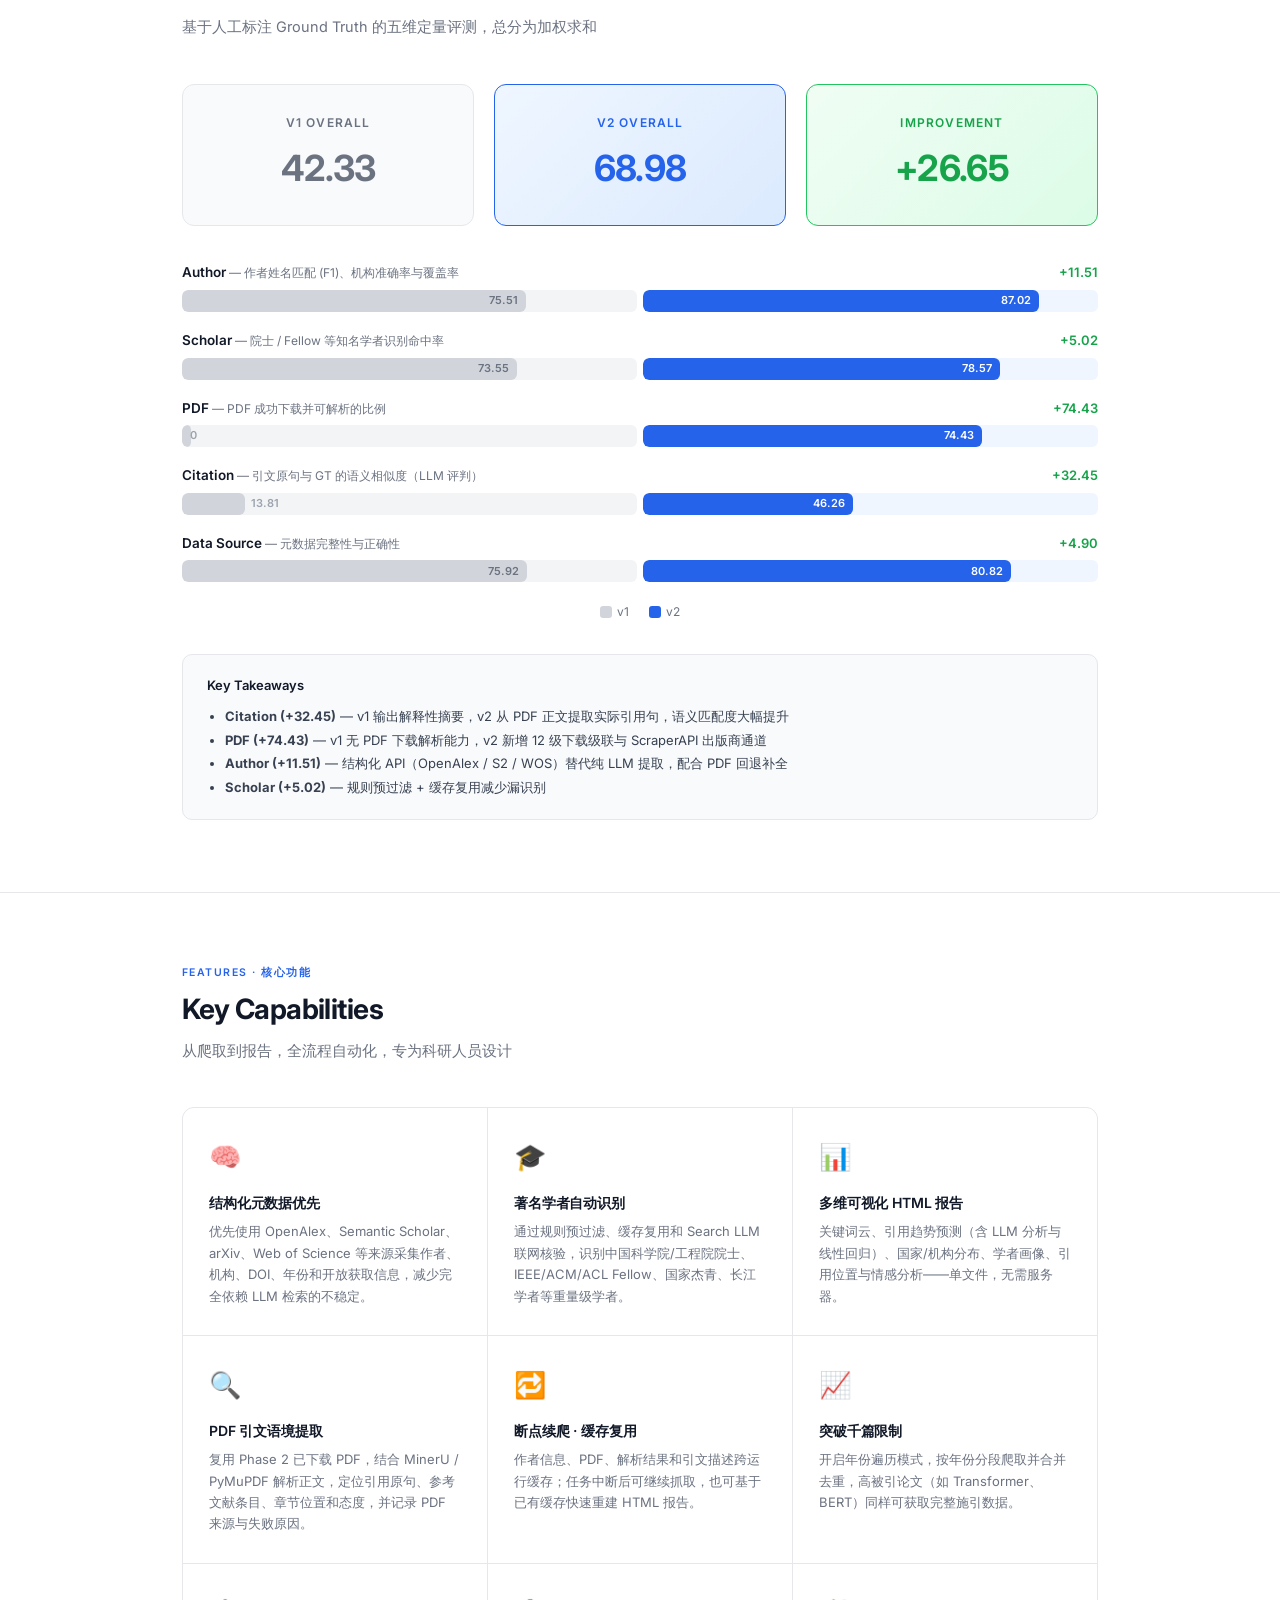
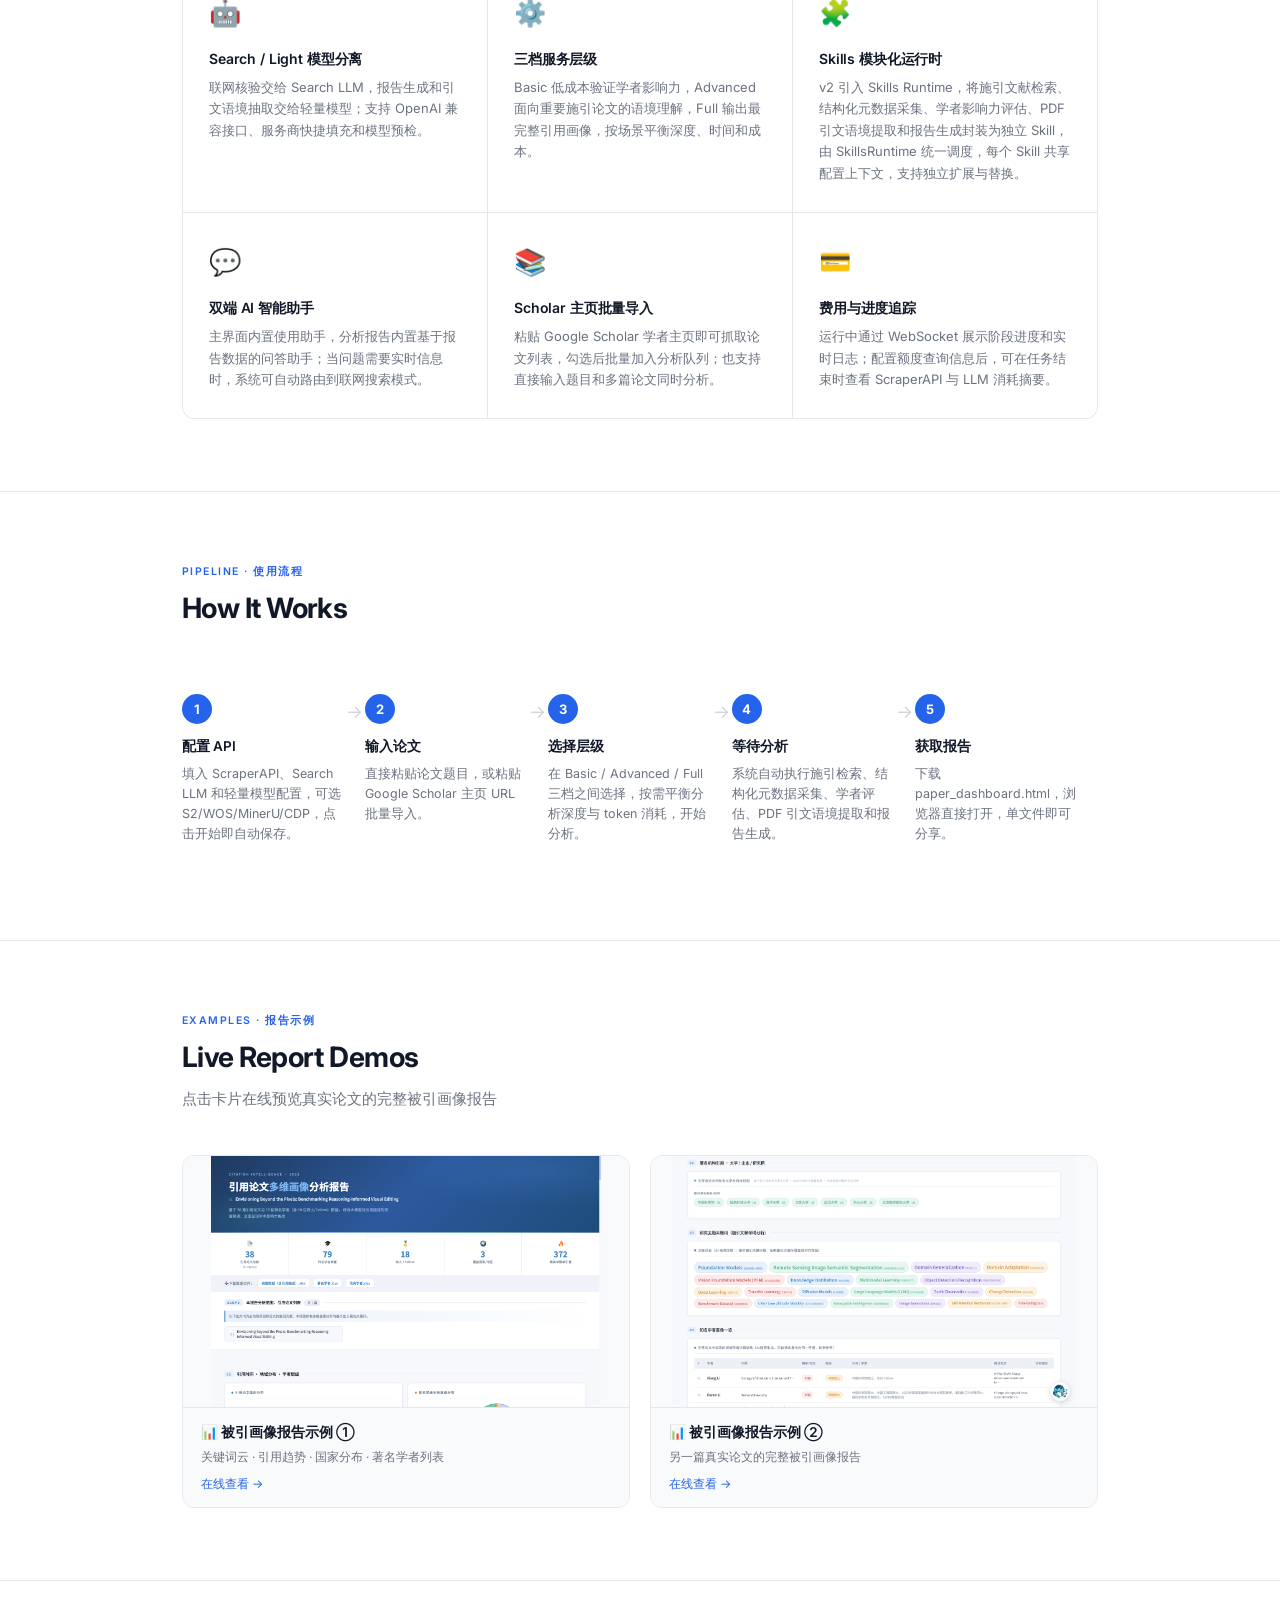
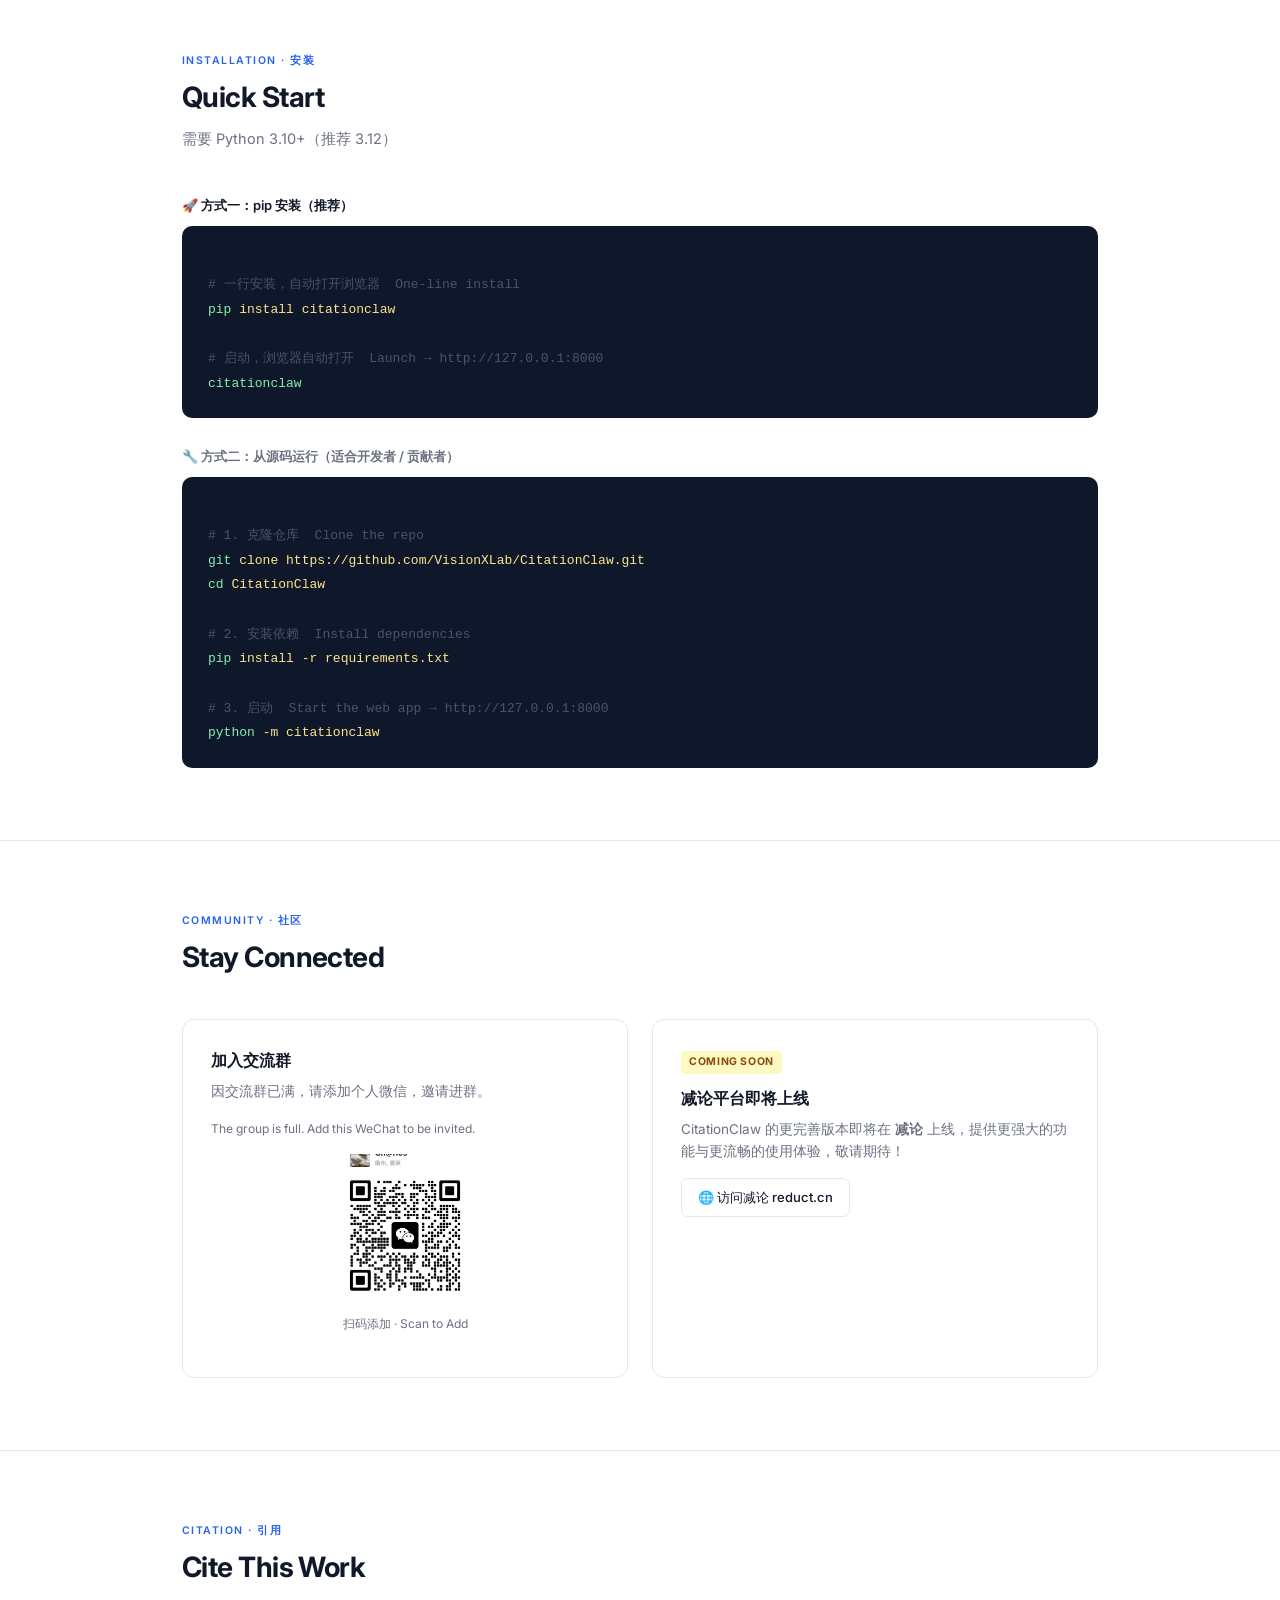
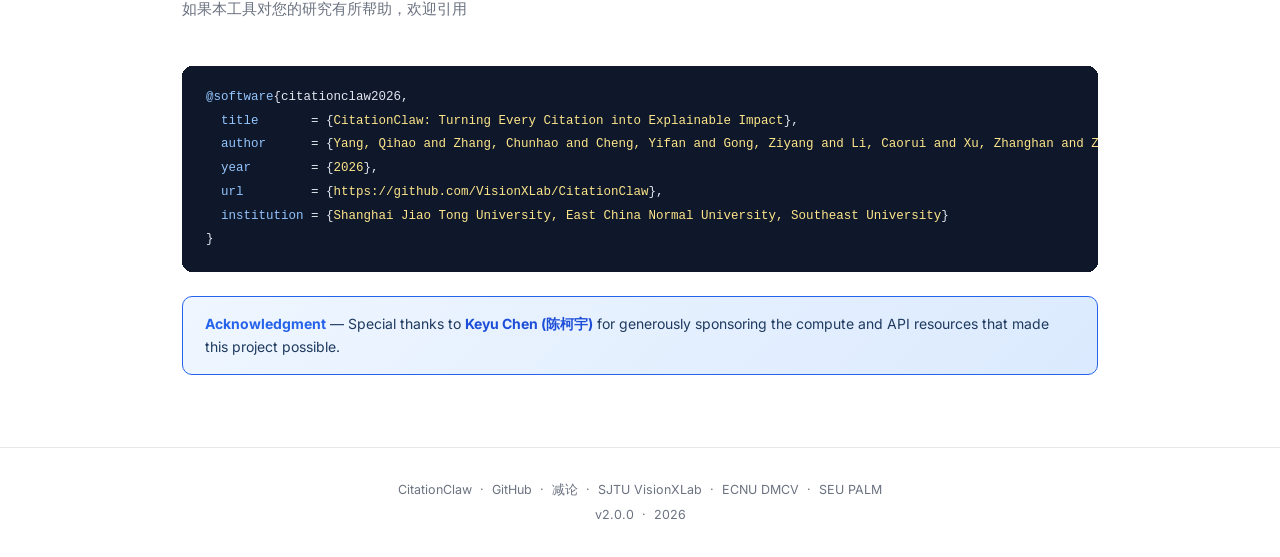
==== commit 2f3426cc: "docs: rename Team to Developer Team, add Chinese names to webpage authors Co-Authored-By: Claude Opu" ====
--- a/docs/index.html
+++ b/docs/index.html
@@ -543,35 +543,35 @@
   </div>
 
   <div class="hero-authors">
-    <span>Qihao Yang</span>
-    <span class="sep">·</span>
-    <span>Chunhao Zhang</span>
-    <span class="sep">·</span>
-    <span>Yifan Cheng</span>
-    <span class="sep">·</span>
-    <span>Ziyang Gong</span>
-    <span class="sep">·</span>
-    <span>Caorui Li</span>
-    <span class="sep">·</span>
-    <span>Zhanghan Xu</span>
-    <span class="sep">·</span>
-    <span>Tianyi Zhou</span>
-    <span class="sep">·</span>
-    <span>Jiawei Lu</span>
-    <span class="sep">·</span>
-    <span>Ziqian Fan</span>
-    <span class="sep">·</span>
-    <span>Yifan Zhou</span>
-    <span class="sep">·</span>
-    <span>Yue Zhou</span>
-    <span class="sep">·</span>
-    <span>Zhihang Zhong</span>
-    <span class="sep">·</span>
-    <span>Xu Yang</span>
-    <span class="sep">·</span>
-    <span>Xin Tan</span>
-    <span class="sep">·</span>
-    <span style="font-weight:600;position:relative">Xue Yang<sup style="font-size:8.5px;margin-left:2px;font-weight:700;letter-spacing:.02em;vertical-align:super">Project Leader</sup></span>
+    <span>Qihao Yang (杨起豪)</span>
+    <span class="sep">·</span>
+    <span>Chunhao Zhang (张春浩)</span>
+    <span class="sep">·</span>
+    <span>Yifan Cheng (程依凡)</span>
+    <span class="sep">·</span>
+    <span>Ziyang Gong (龚子洋)</span>
+    <span class="sep">·</span>
+    <span>Caorui Li (李操瑞)</span>
+    <span class="sep">·</span>
+    <span>Zhanghan Xu (许张涵)</span>
+    <span class="sep">·</span>
+    <span>Tianyi Zhou (周天一)</span>
+    <span class="sep">·</span>
+    <span>Jiawei Lu (陆佳炜)</span>
+    <span class="sep">·</span>
+    <span>Ziqian Fan (樊子谦)</span>
+    <span class="sep">·</span>
+    <span>Yifan Zhou (周奕帆)</span>
+    <span class="sep">·</span>
+    <span>Yue Zhou (周越)</span>
+    <span class="sep">·</span>
+    <span>Zhihang Zhong (钟志航)</span>
+    <span class="sep">·</span>
+    <span>Xu Yang (杨旭)</span>
+    <span class="sep">·</span>
+    <span>Xin Tan (谭鑫)</span>
+    <span class="sep">·</span>
+    <span style="font-weight:600;position:relative">Xue Yang (杨学)<sup style="font-size:8.5px;margin-left:2px;font-weight:700;letter-spacing:.02em;vertical-align:super">Project Leader</sup></span>
   </div>
   <div class="hero-affil">
     <svg viewBox="0 0 24 24" fill="none" stroke="currentColor" stroke-width="2"><path d="M3 9l9-7 9 7v11a2 2 0 01-2 2H5a2 2 0 01-2-2z"/><polyline points="9 22 9 12 15 12 15 22"/></svg>
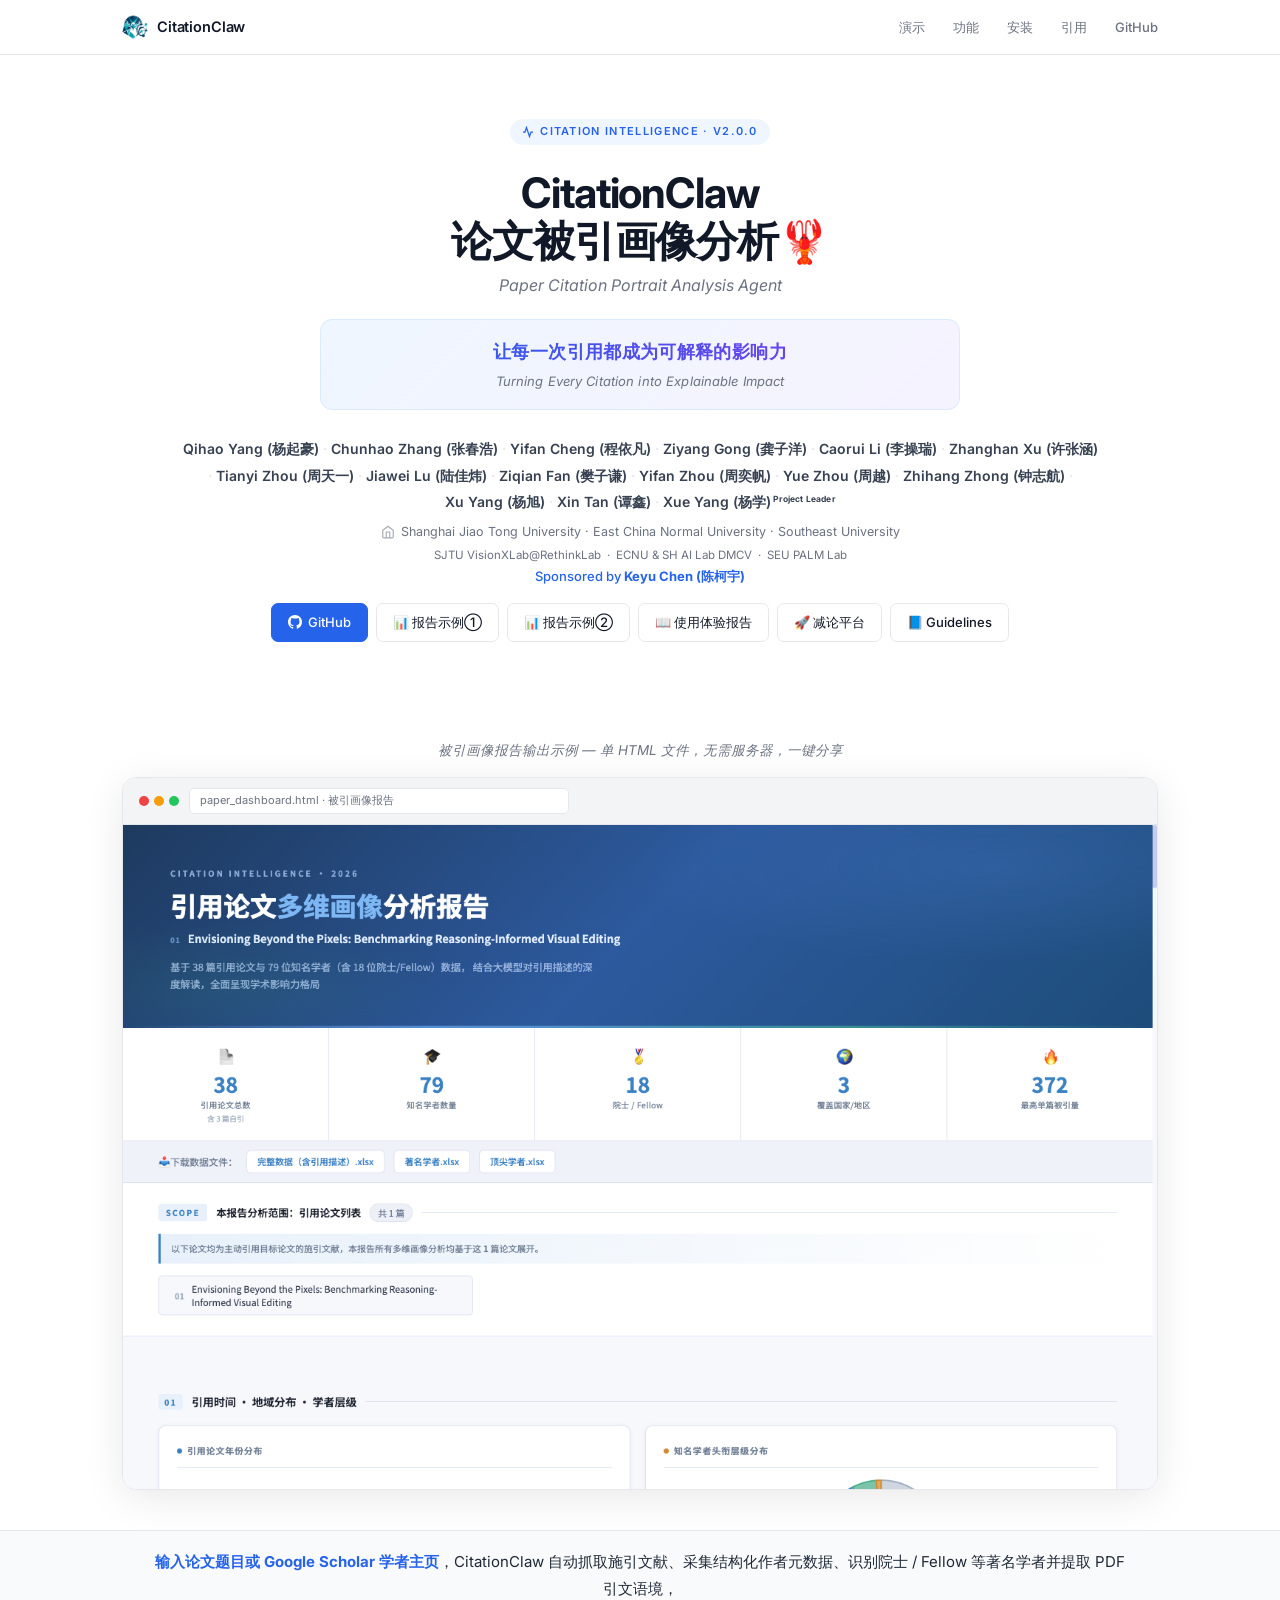
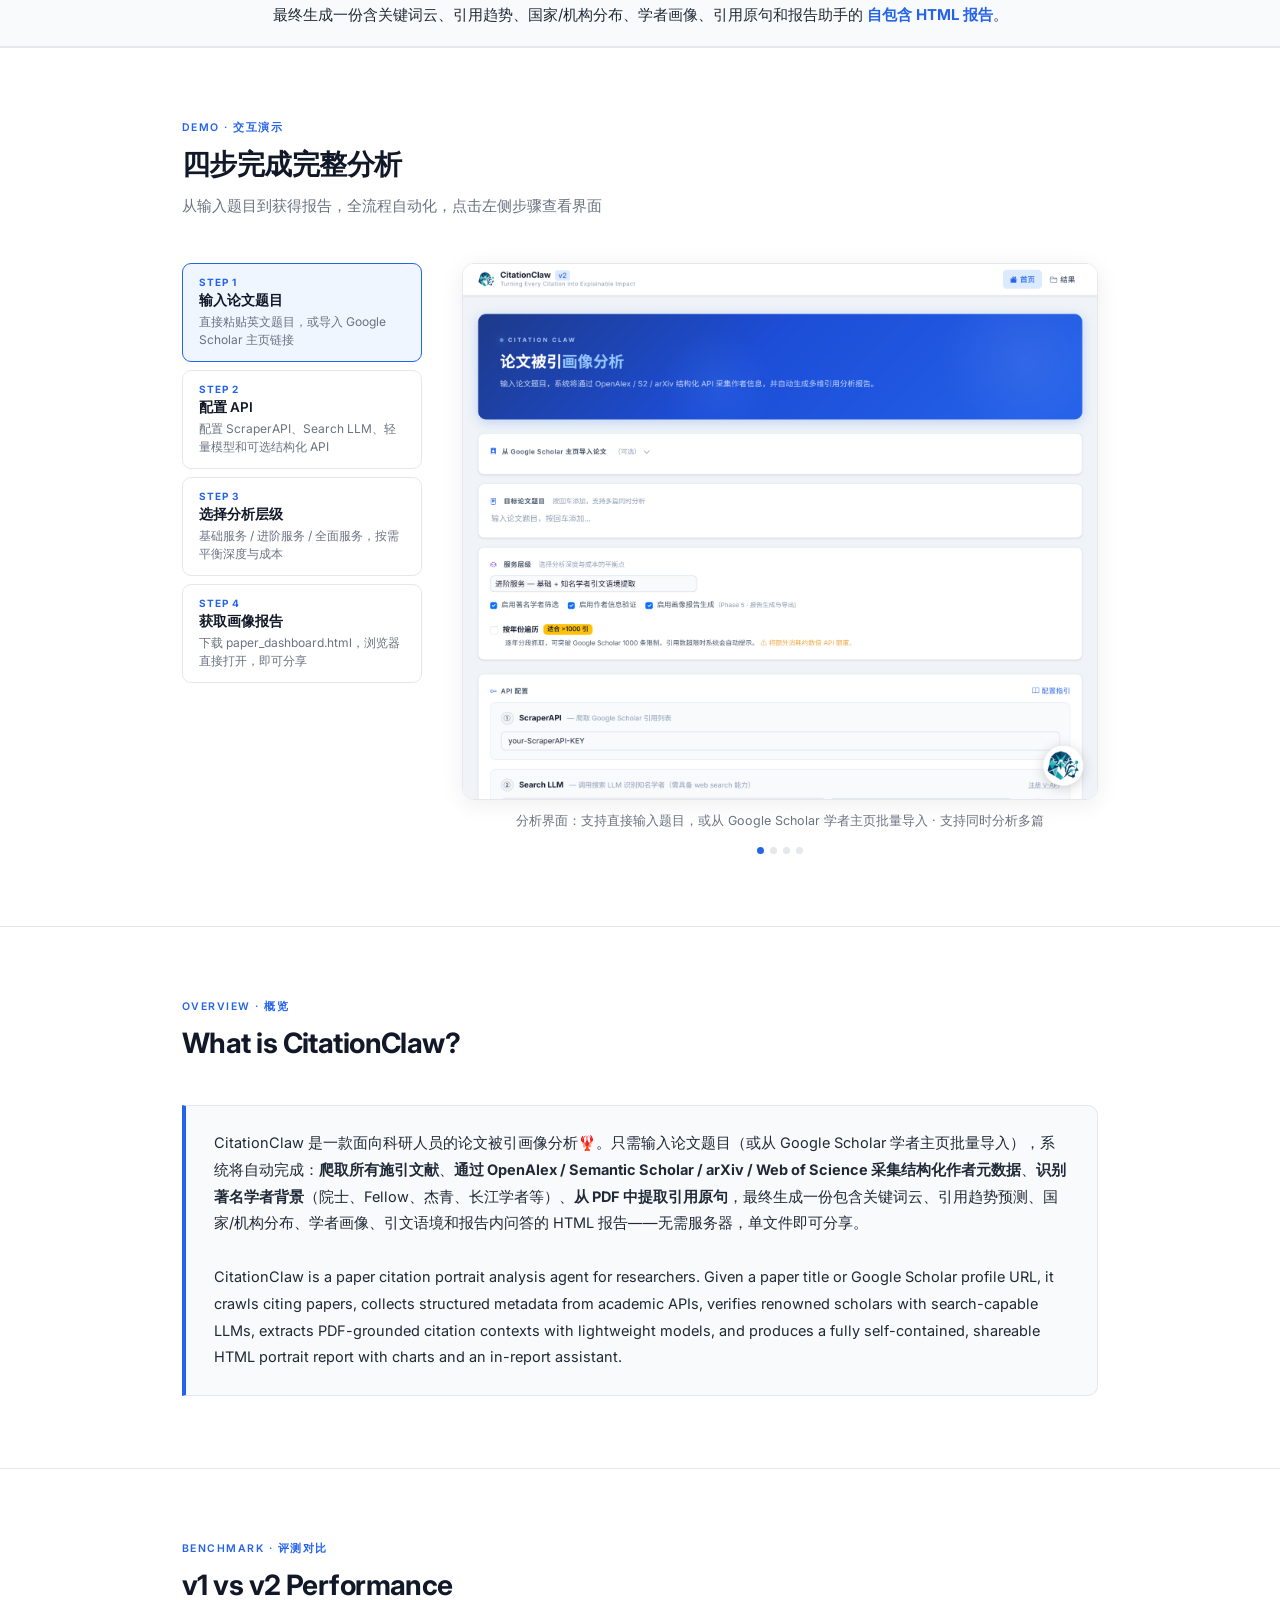
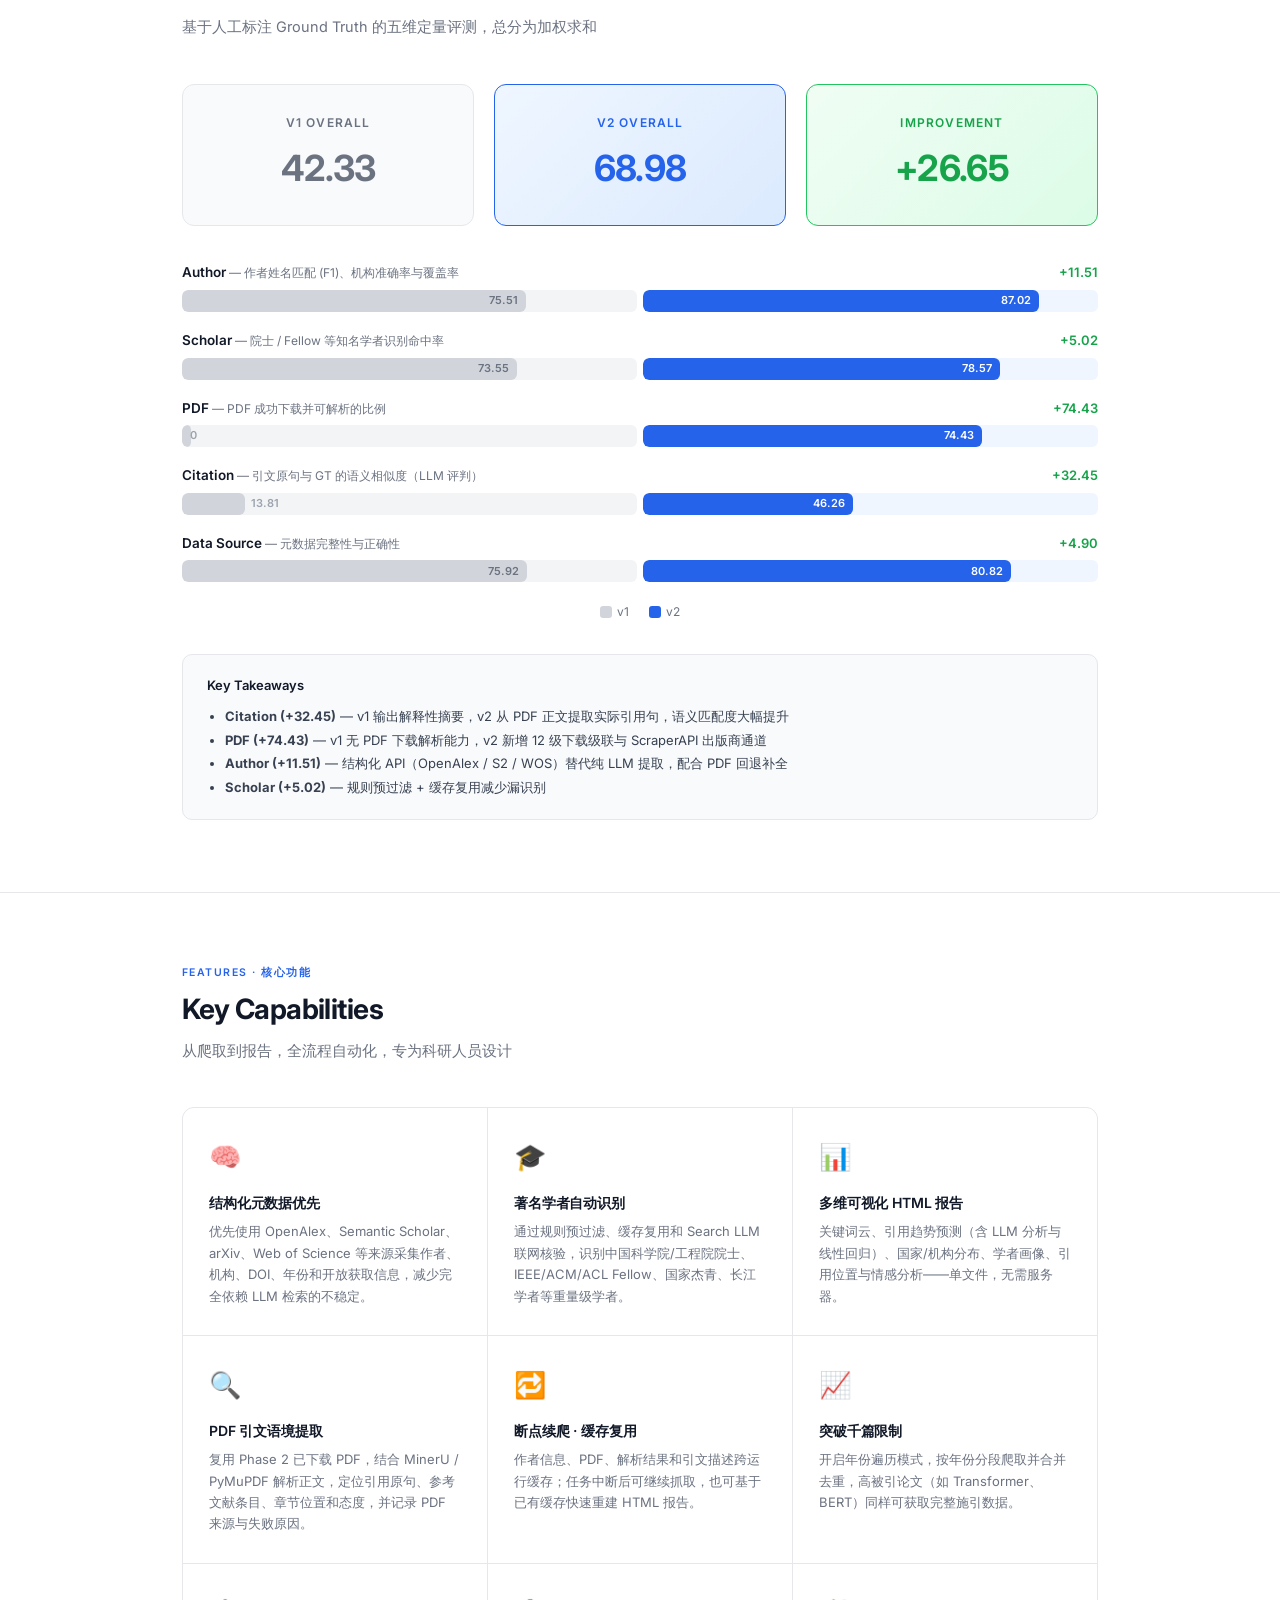
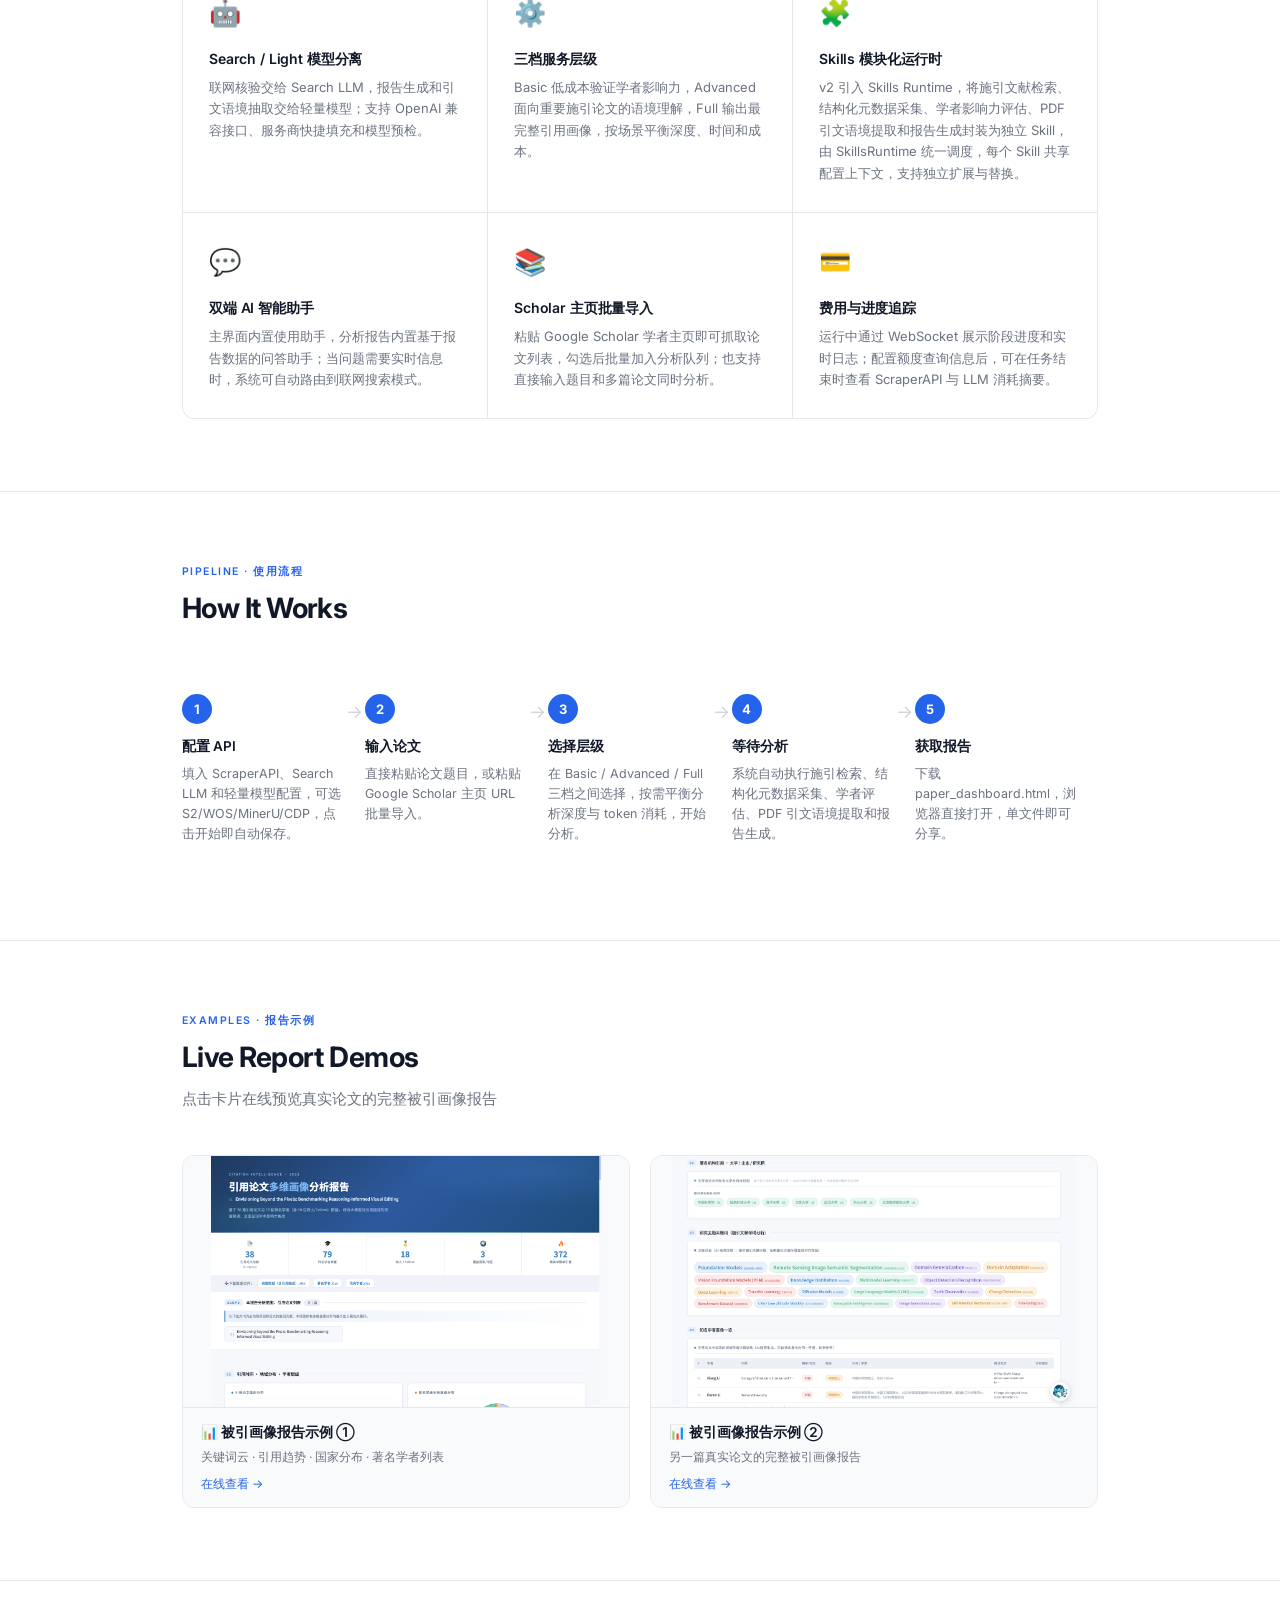
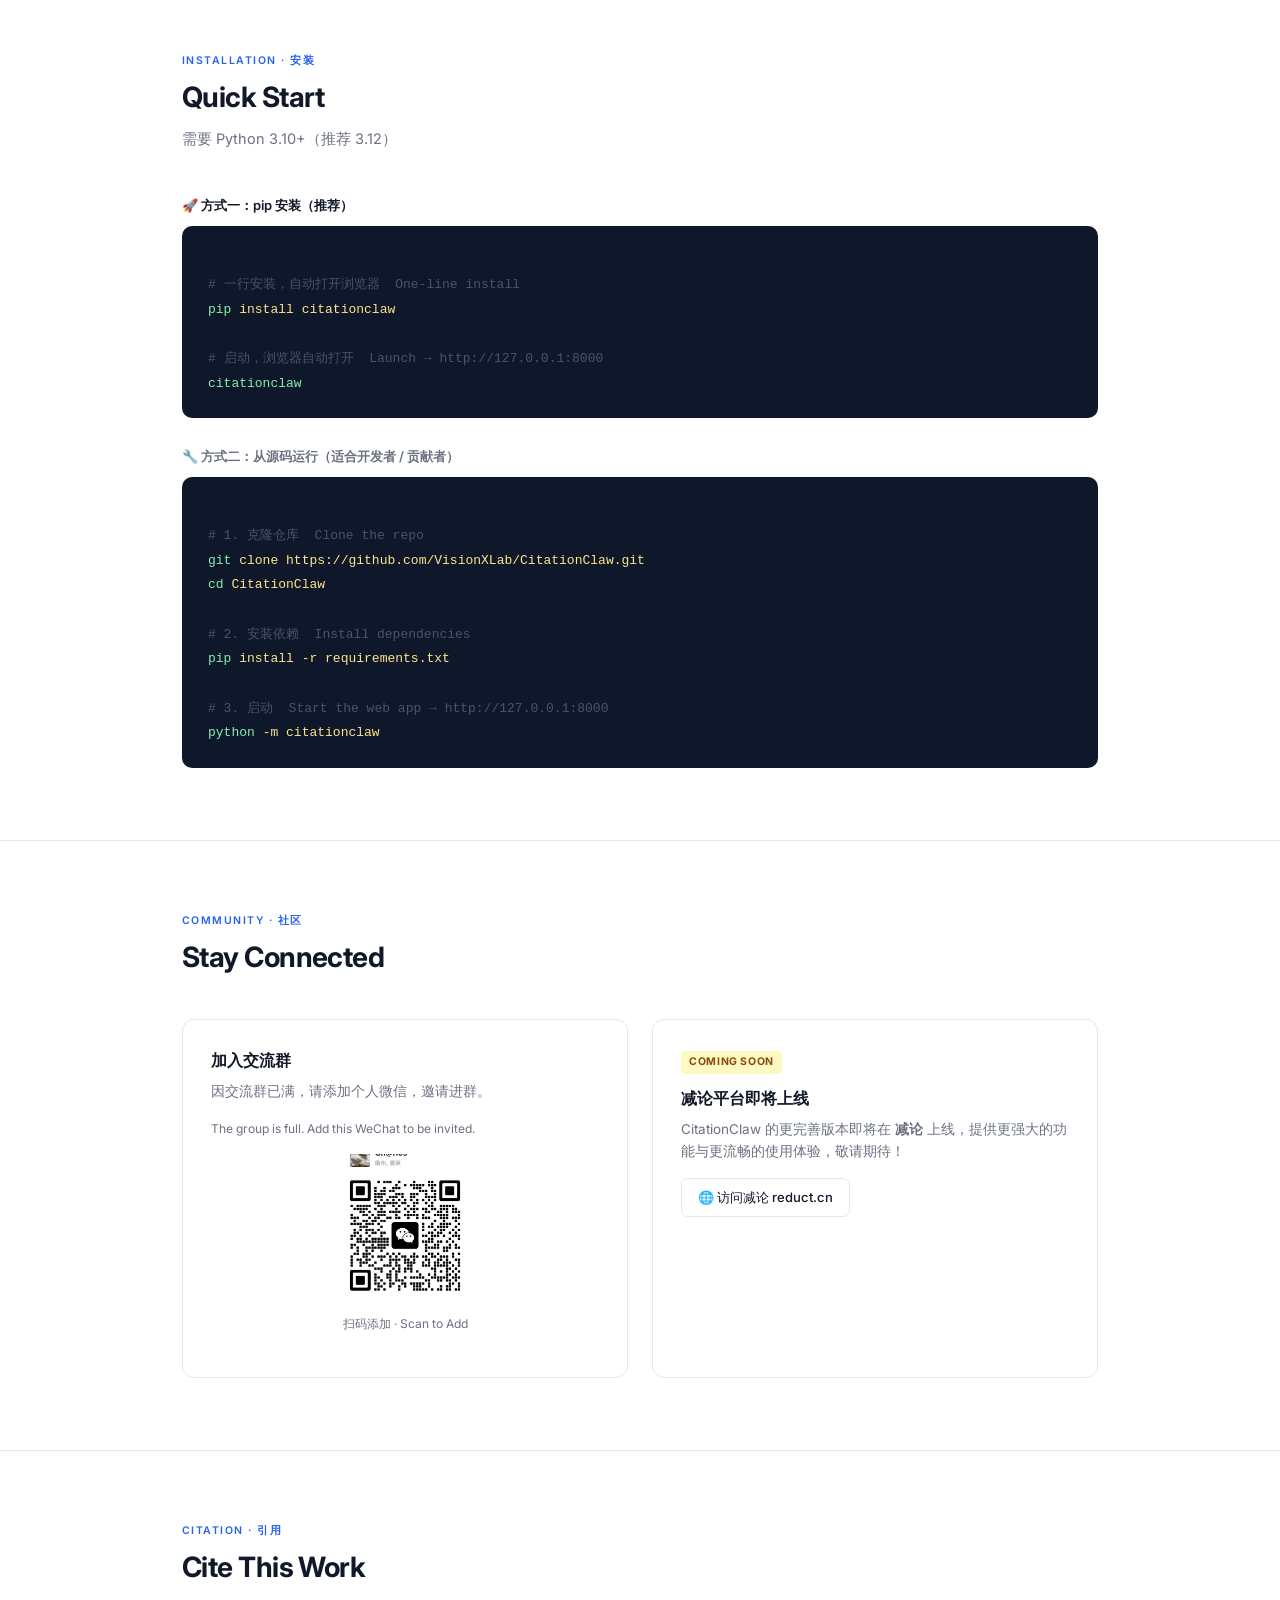
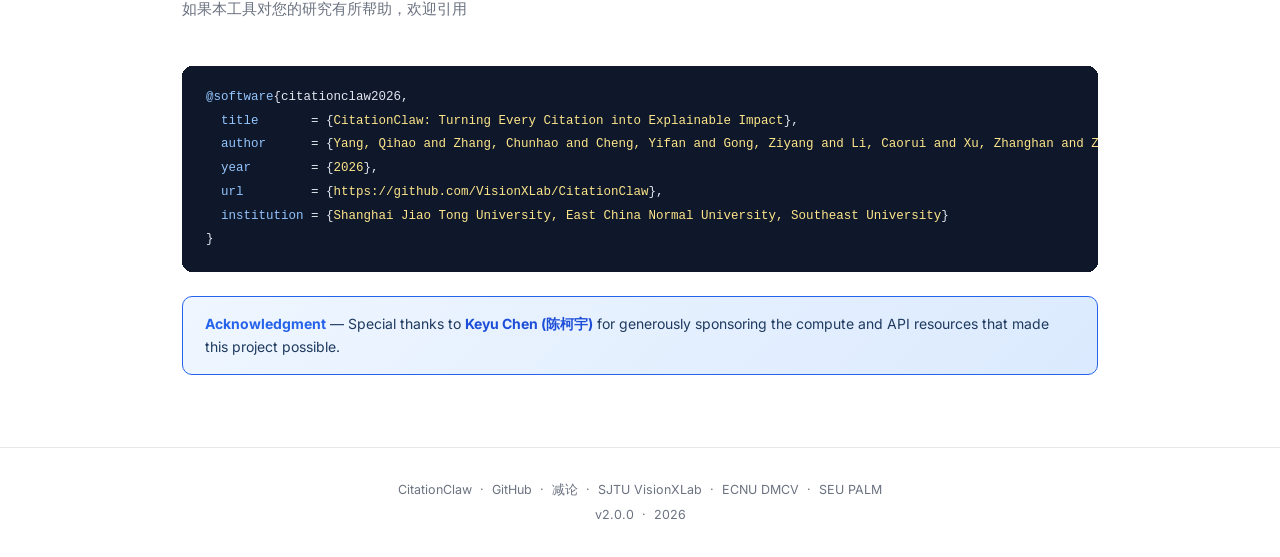
==== commit b968fdc0: "style: bold all author names and add Chinese name for Keyu Chen on webpage Co-Authored-By: Claude Op" ====
--- a/docs/index.html
+++ b/docs/index.html
@@ -542,7 +542,7 @@
     <div class="hero-slogan-en">Turning Every Citation into Explainable Impact</div>
   </div>
 
-  <div class="hero-authors">
+  <div class="hero-authors" style="font-weight:600">
     <span>Qihao Yang (杨起豪)</span>
     <span class="sep">·</span>
     <span>Chunhao Zhang (张春浩)</span>
@@ -571,7 +571,7 @@
     <span class="sep">·</span>
     <span>Xin Tan (谭鑫)</span>
     <span class="sep">·</span>
-    <span style="font-weight:600;position:relative">Xue Yang (杨学)<sup style="font-size:8.5px;margin-left:2px;font-weight:700;letter-spacing:.02em;vertical-align:super">Project Leader</sup></span>
+    <span style="position:relative">Xue Yang (杨学)<sup style="font-size:8.5px;margin-left:2px;font-weight:700;letter-spacing:.02em;vertical-align:super">Project Leader</sup></span>
   </div>
   <div class="hero-affil">
     <svg viewBox="0 0 24 24" fill="none" stroke="currentColor" stroke-width="2"><path d="M3 9l9-7 9 7v11a2 2 0 01-2 2H5a2 2 0 01-2-2z"/><polyline points="9 22 9 12 15 12 15 22"/></svg>
@@ -581,7 +581,7 @@
     SJTU VisionXLab@RethinkLab &nbsp;·&nbsp; ECNU & SH AI Lab DMCV &nbsp;·&nbsp; SEU PALM Lab
   </div>
   <div style="font-size:13px;color:var(--accent);font-weight:500;margin-bottom:16px">
-    Sponsored by Keyu Chen
+    Sponsored by <strong>Keyu Chen (陈柯宇)</strong>
   </div>
 
   <div class="hero-buttons">
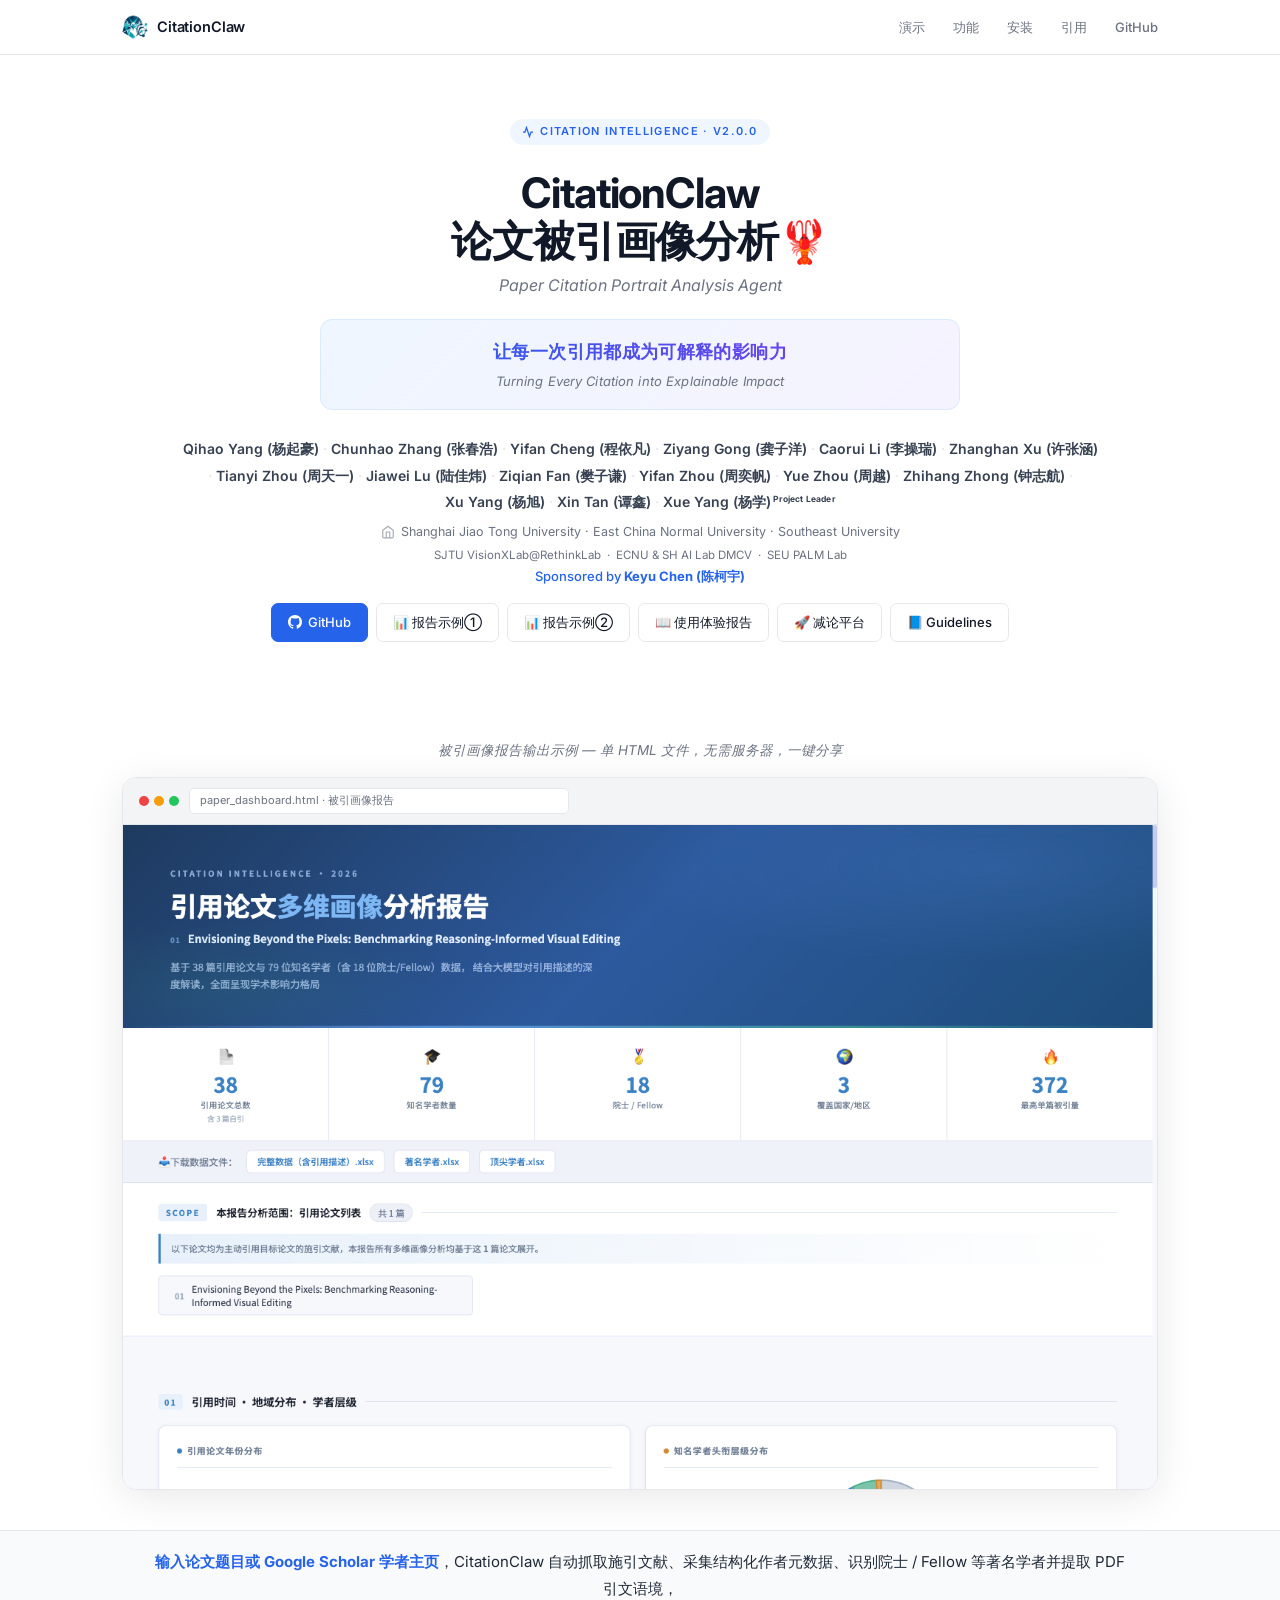
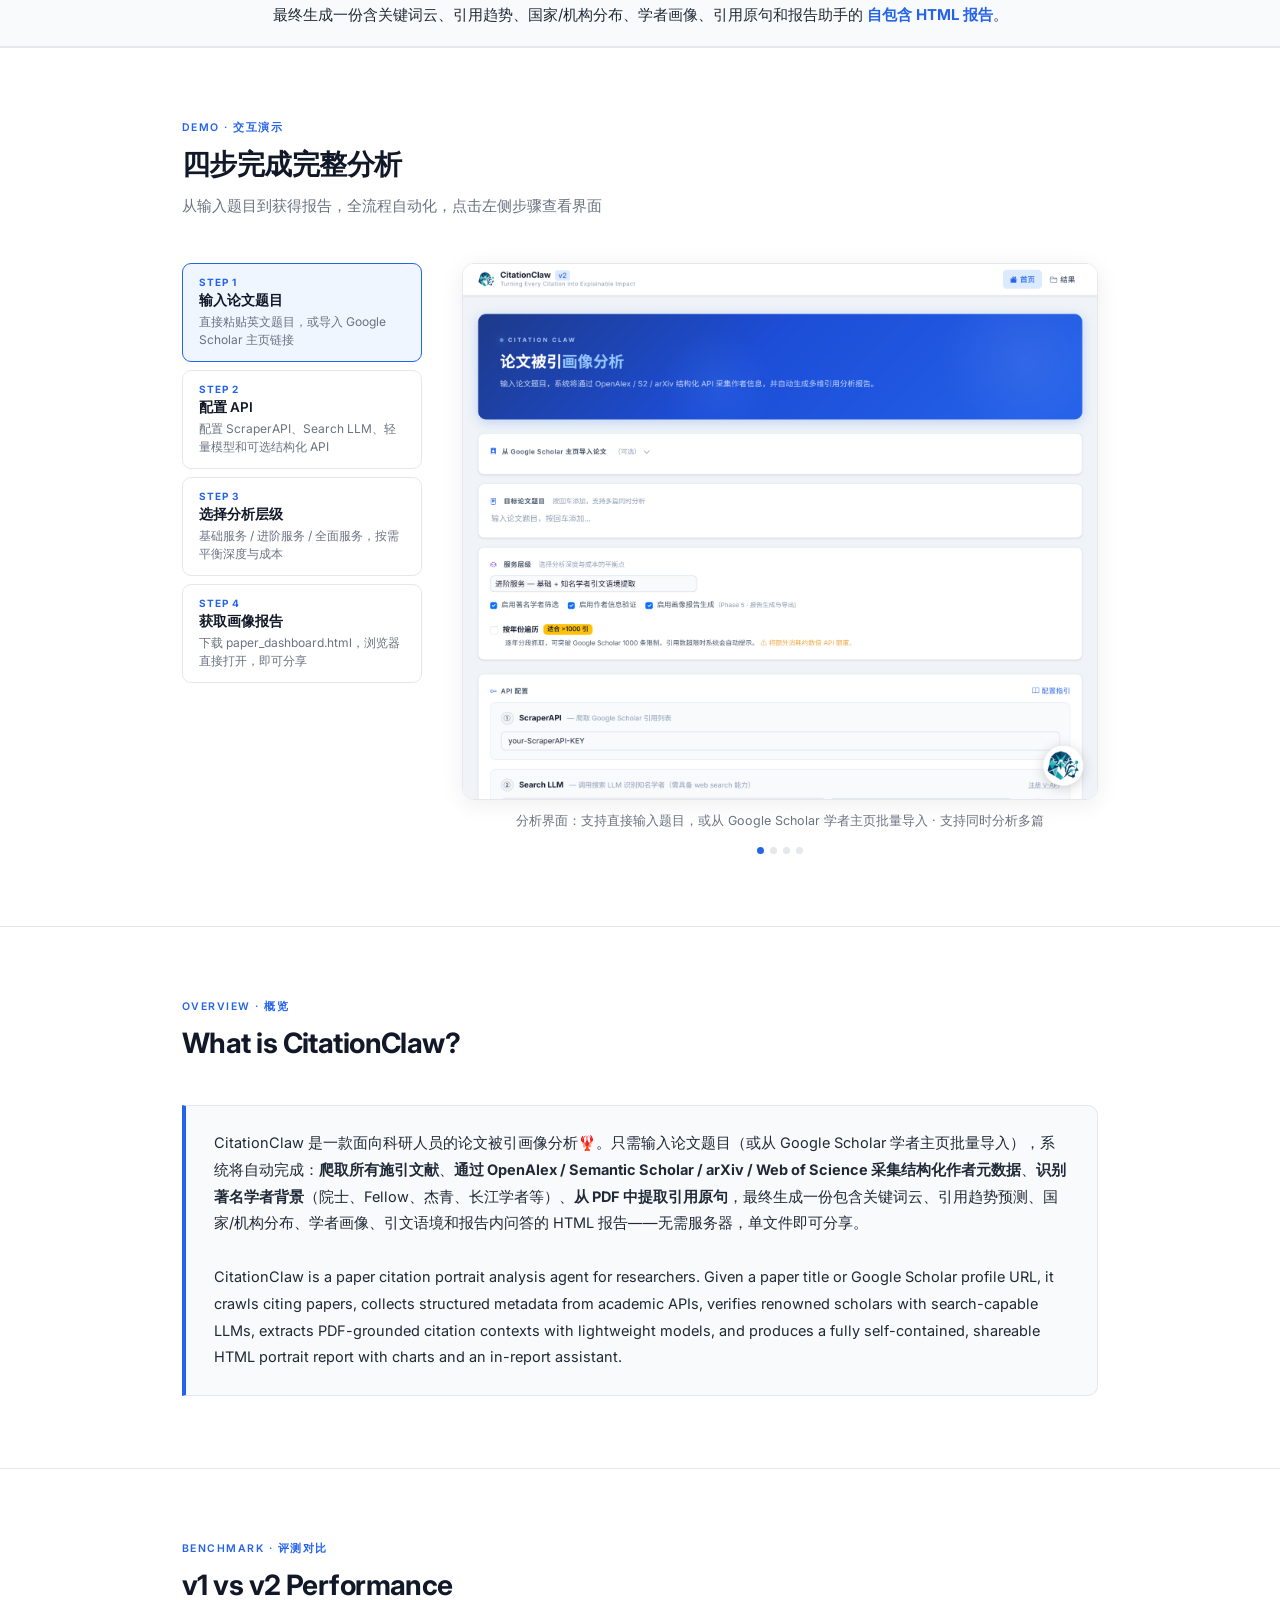
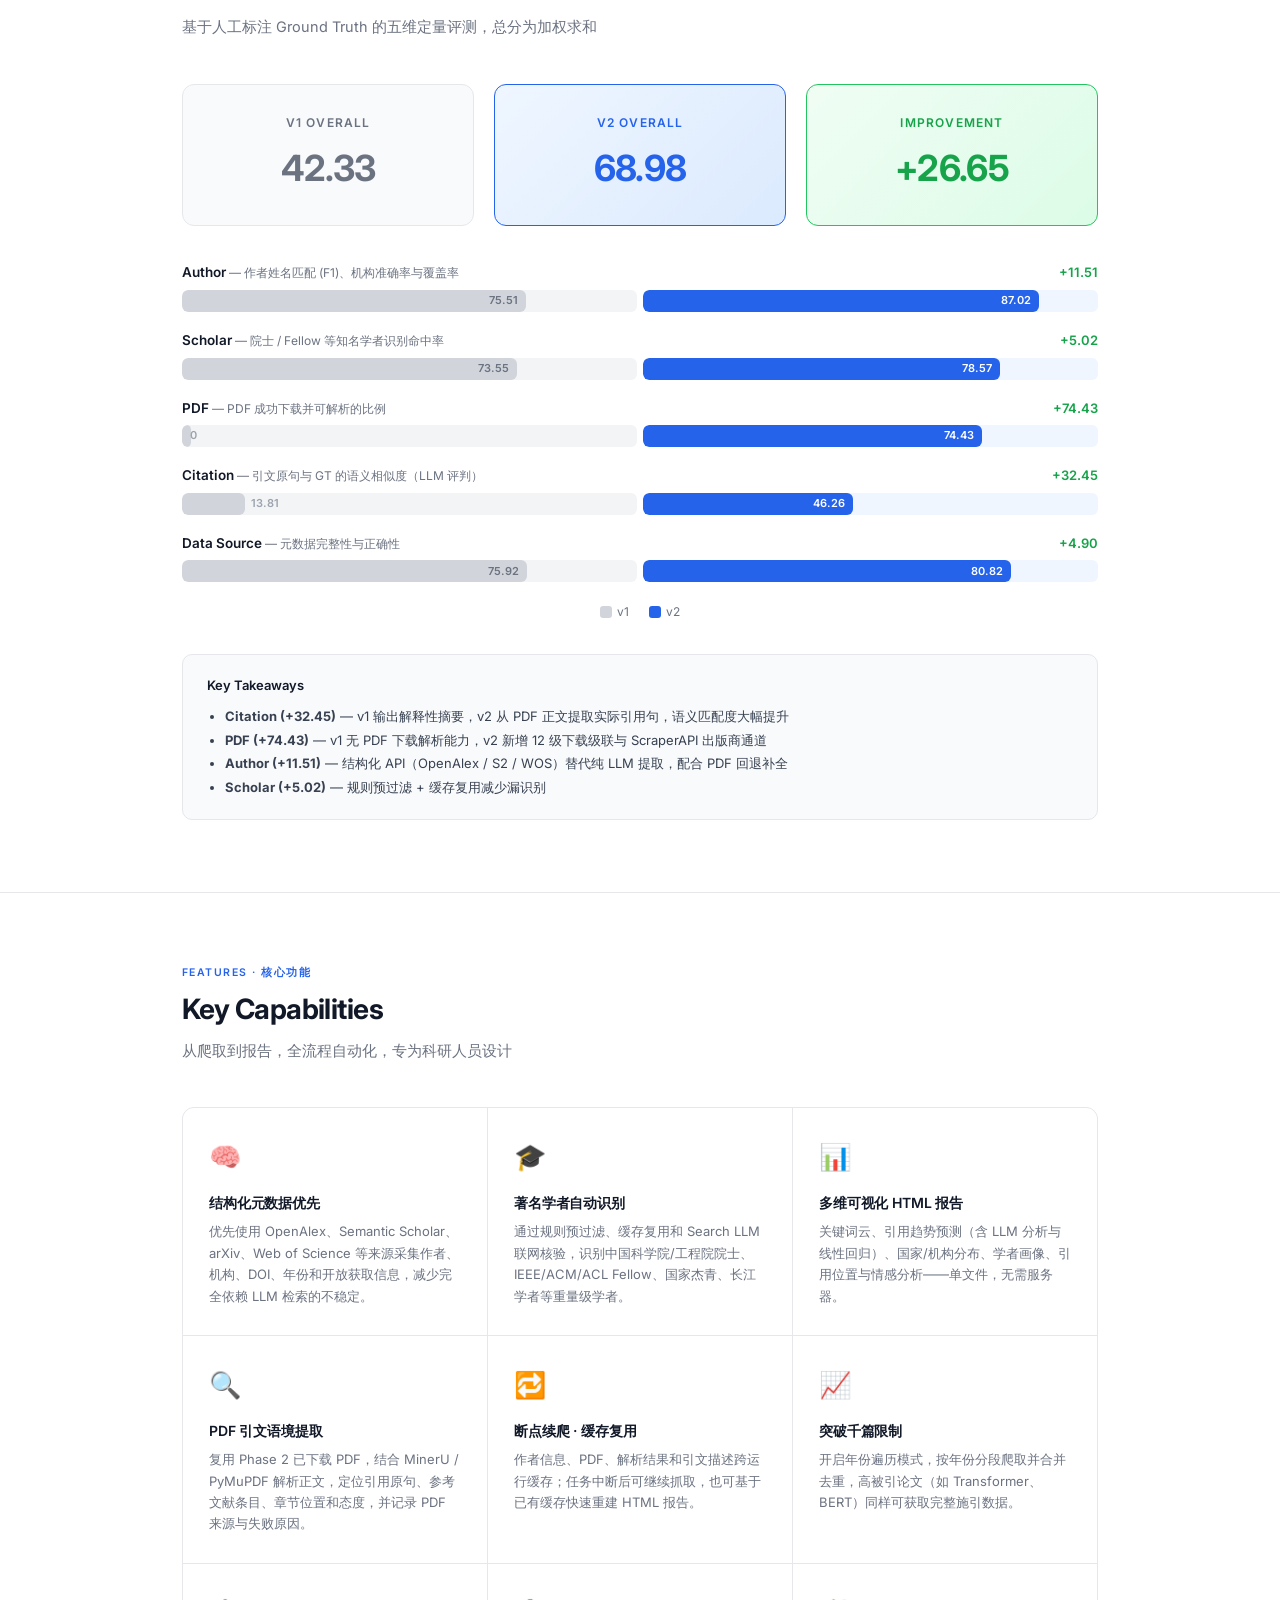
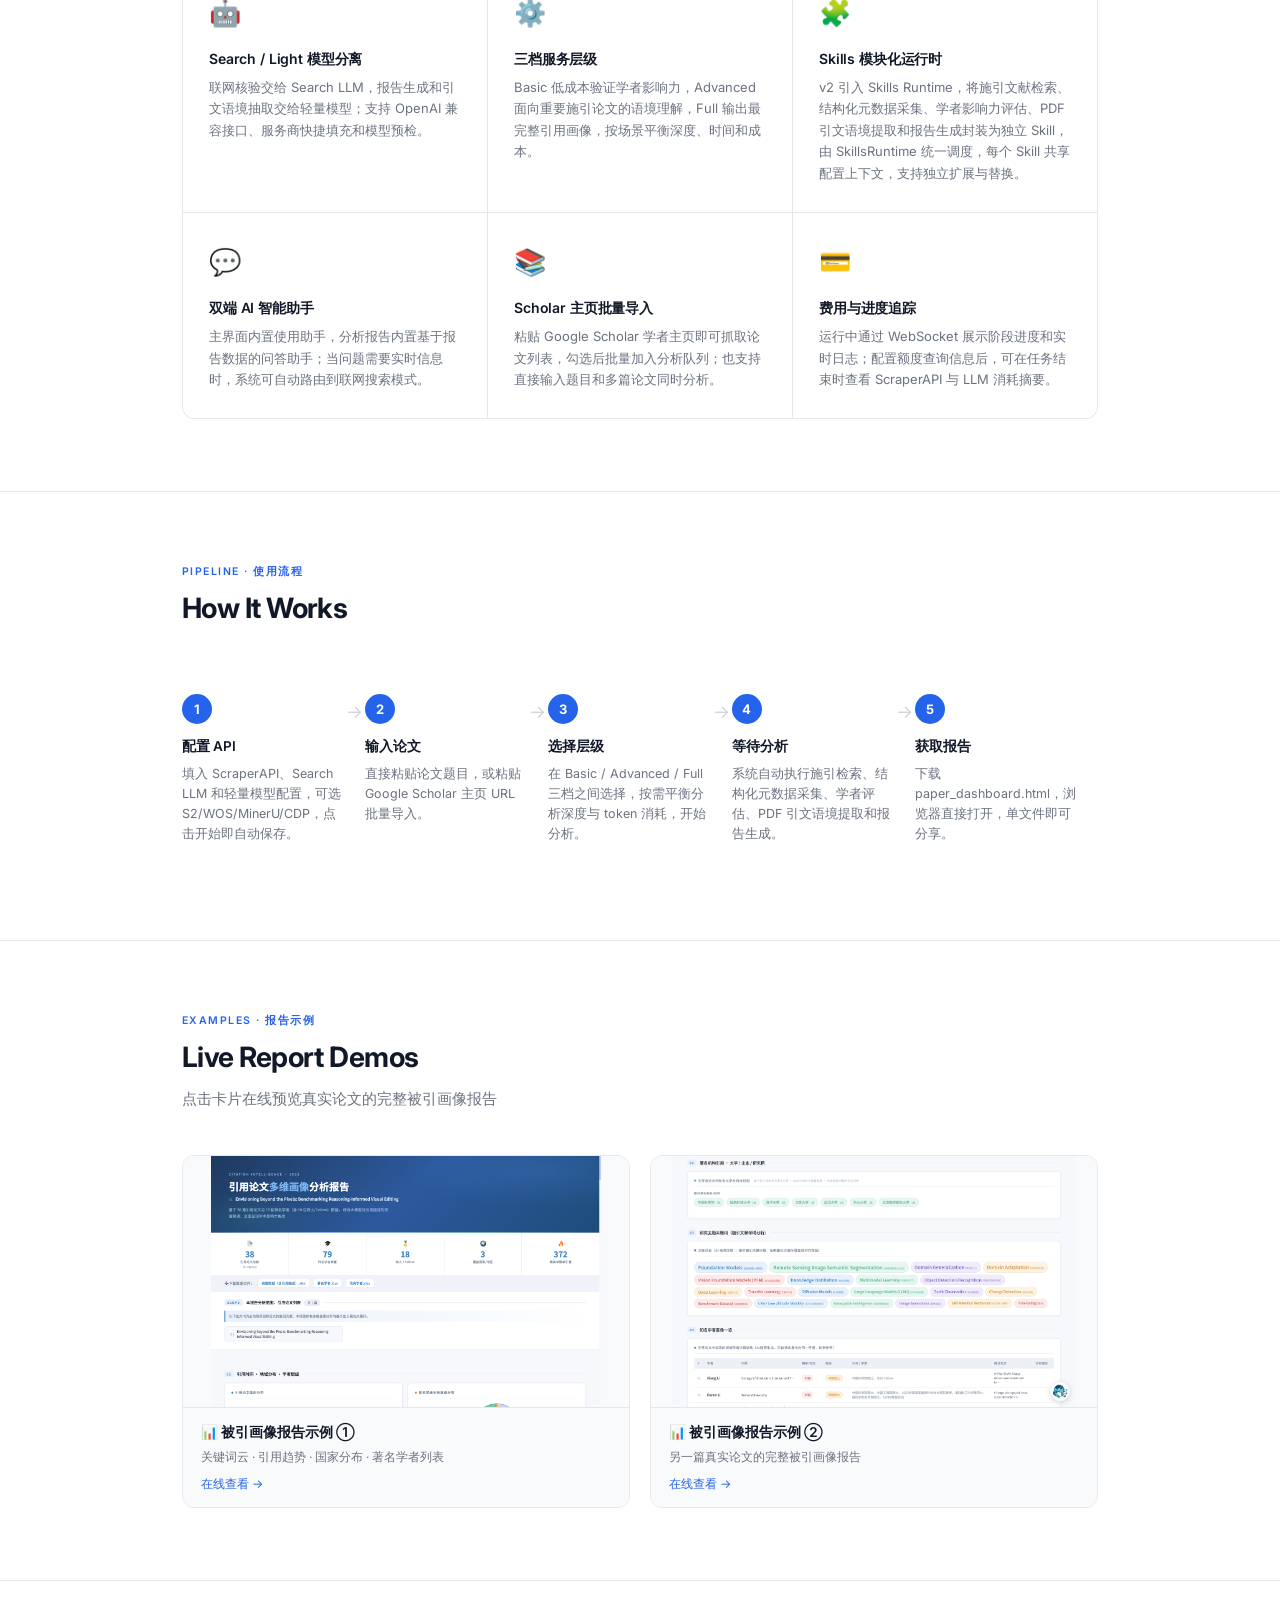
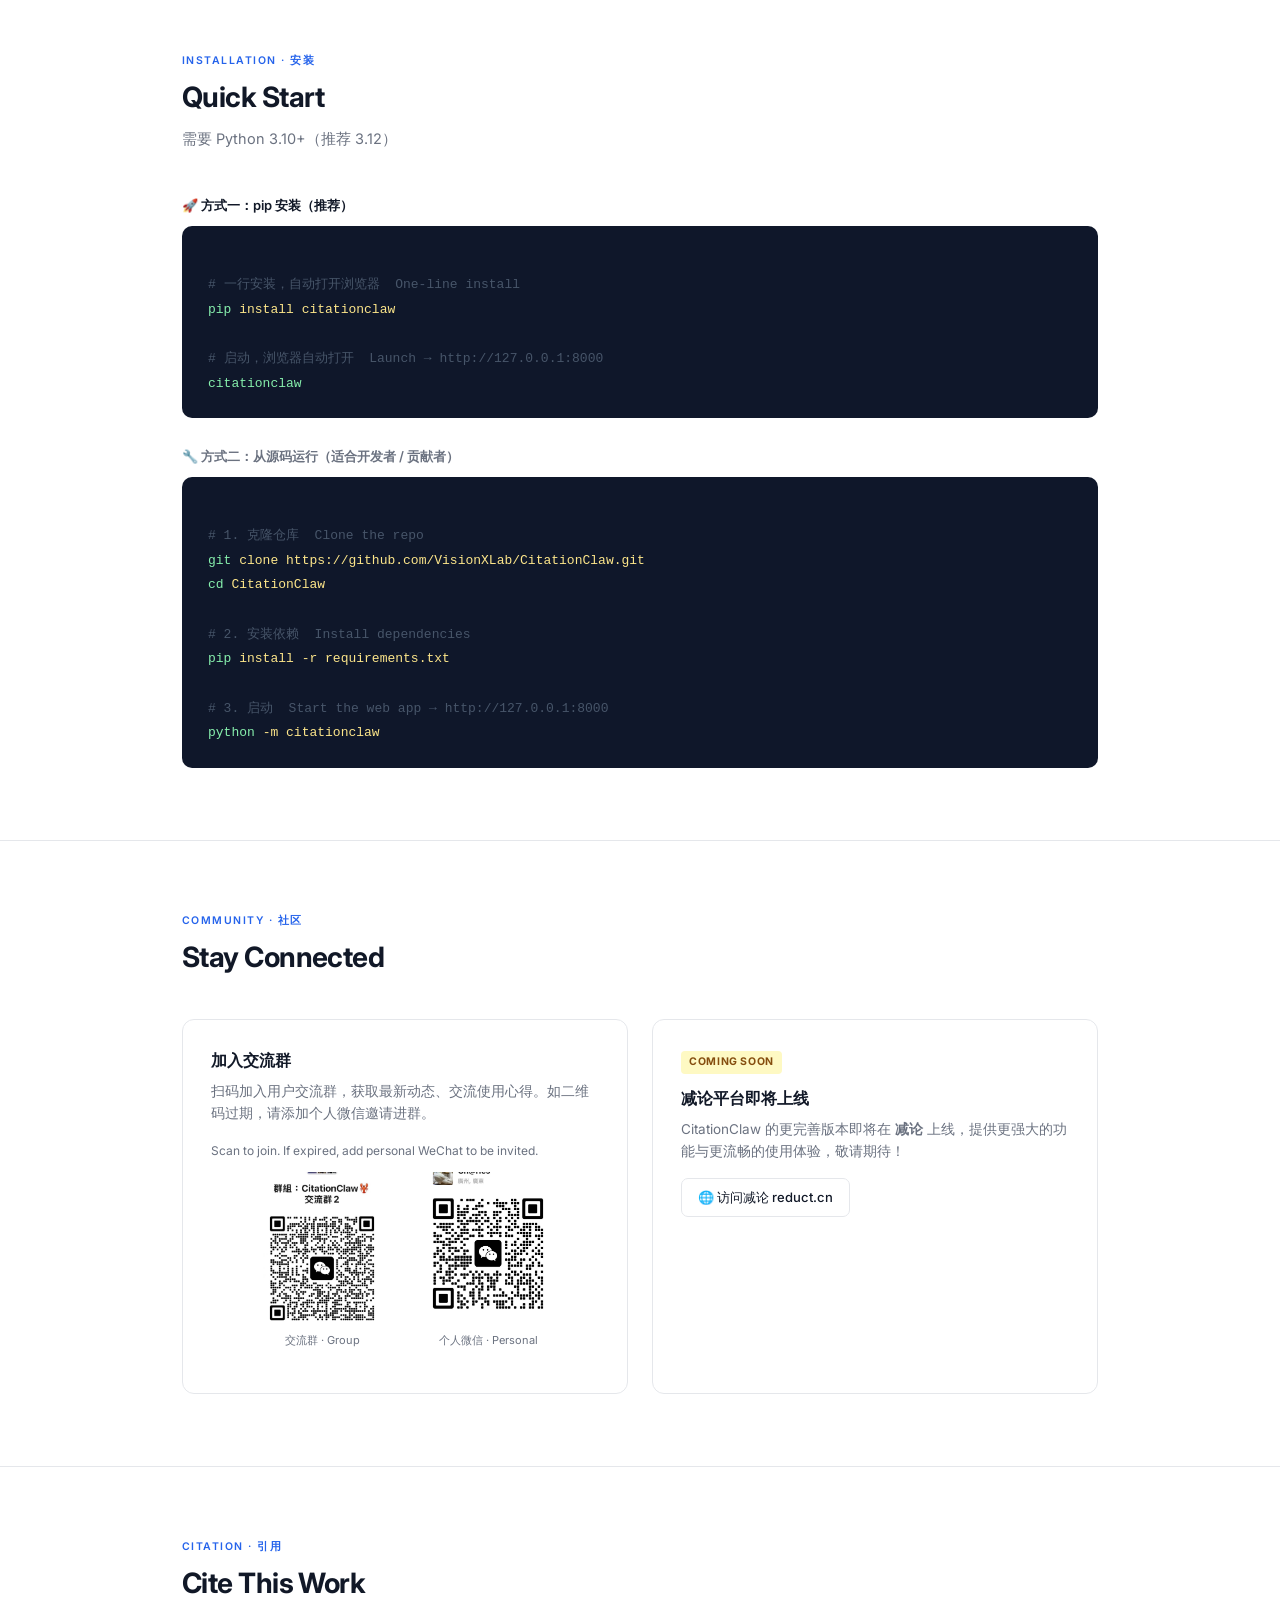
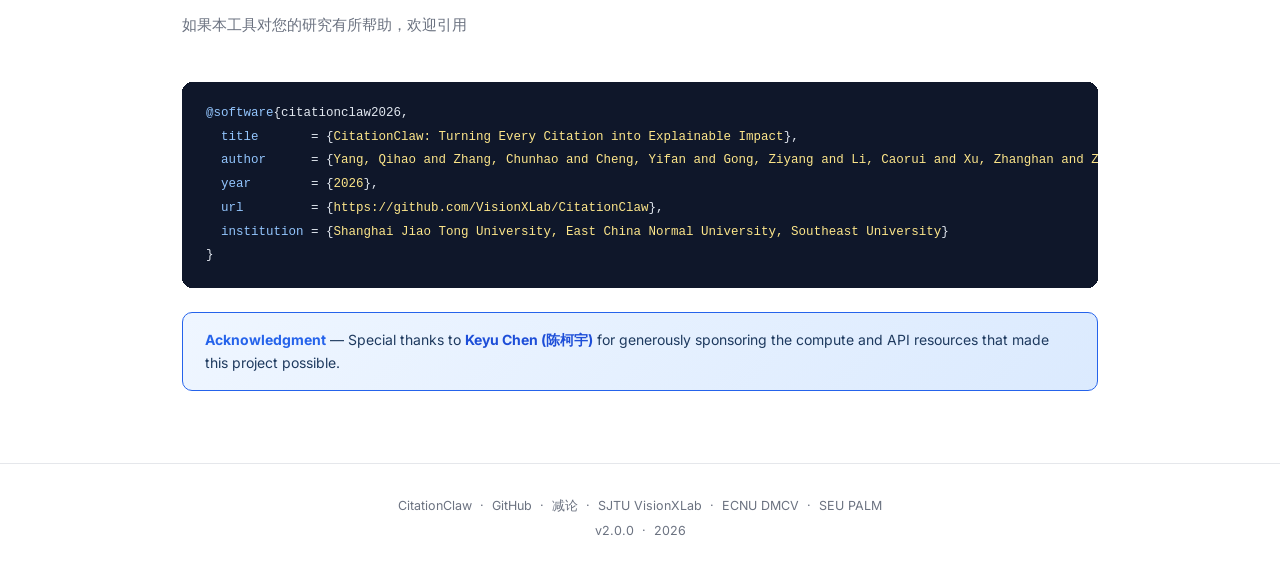
==== commit 6bc40d08: "docs: add WeChat group QR code alongside personal WeChat Show both group QR and personal WeChat QR s" ====
--- a/docs/index.html
+++ b/docs/index.html
@@ -1050,10 +1050,18 @@
     <div class="community-row">
       <div class="comm-card">
         <h3>加入交流群</h3>
-        <p>因交流群已满，请添加个人微信，邀请进群。</p>
-        <p style="font-size:12px;color:var(--muted)">The group is full. Add this WeChat to be invited.</p>
-        <img src="assets/personal_wc.jpg" alt="个人微信二维码" style="margin-top:8px">
-        <p style="font-size:12px;color:var(--muted);text-align:center;margin-top:6px">扫码添加 · Scan to Add</p>
+        <p>扫码加入用户交流群，获取最新动态、交流使用心得。如二维码过期，请添加个人微信邀请进群。</p>
+        <p style="font-size:12px;color:var(--muted);margin-bottom:12px">Scan to join. If expired, add personal WeChat to be invited.</p>
+        <div style="display:flex;gap:16px;justify-content:center;align-items:flex-start">
+          <div style="text-align:center">
+            <img src="assets/group.jpg" alt="用户交流群二维码">
+            <p style="font-size:11px;color:var(--muted);margin-top:4px">交流群 · Group</p>
+          </div>
+          <div style="text-align:center">
+            <img src="assets/personal_wc.jpg" alt="个人微信二维码">
+            <p style="font-size:11px;color:var(--muted);margin-top:4px">个人微信 · Personal</p>
+          </div>
+        </div>
       </div>
       <div class="comm-card">
         <div class="badge-soon">Coming Soon</div>
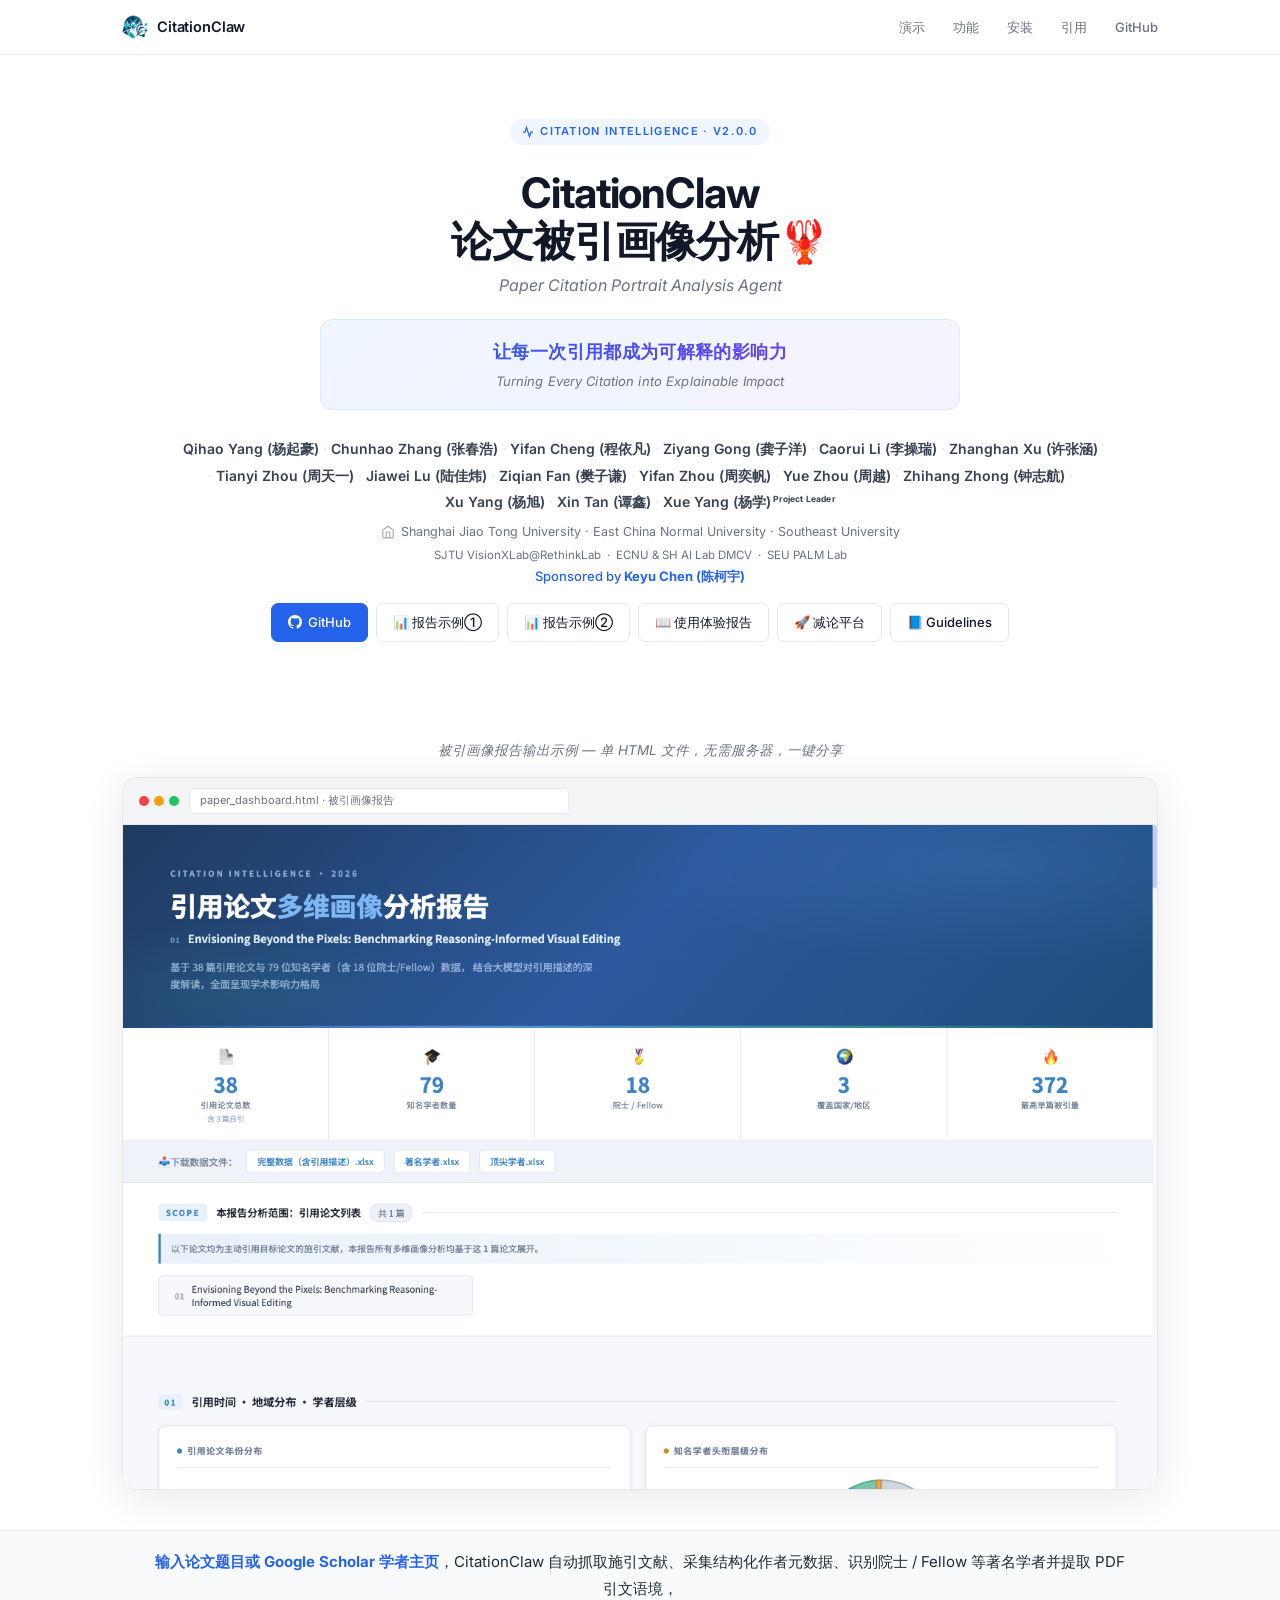
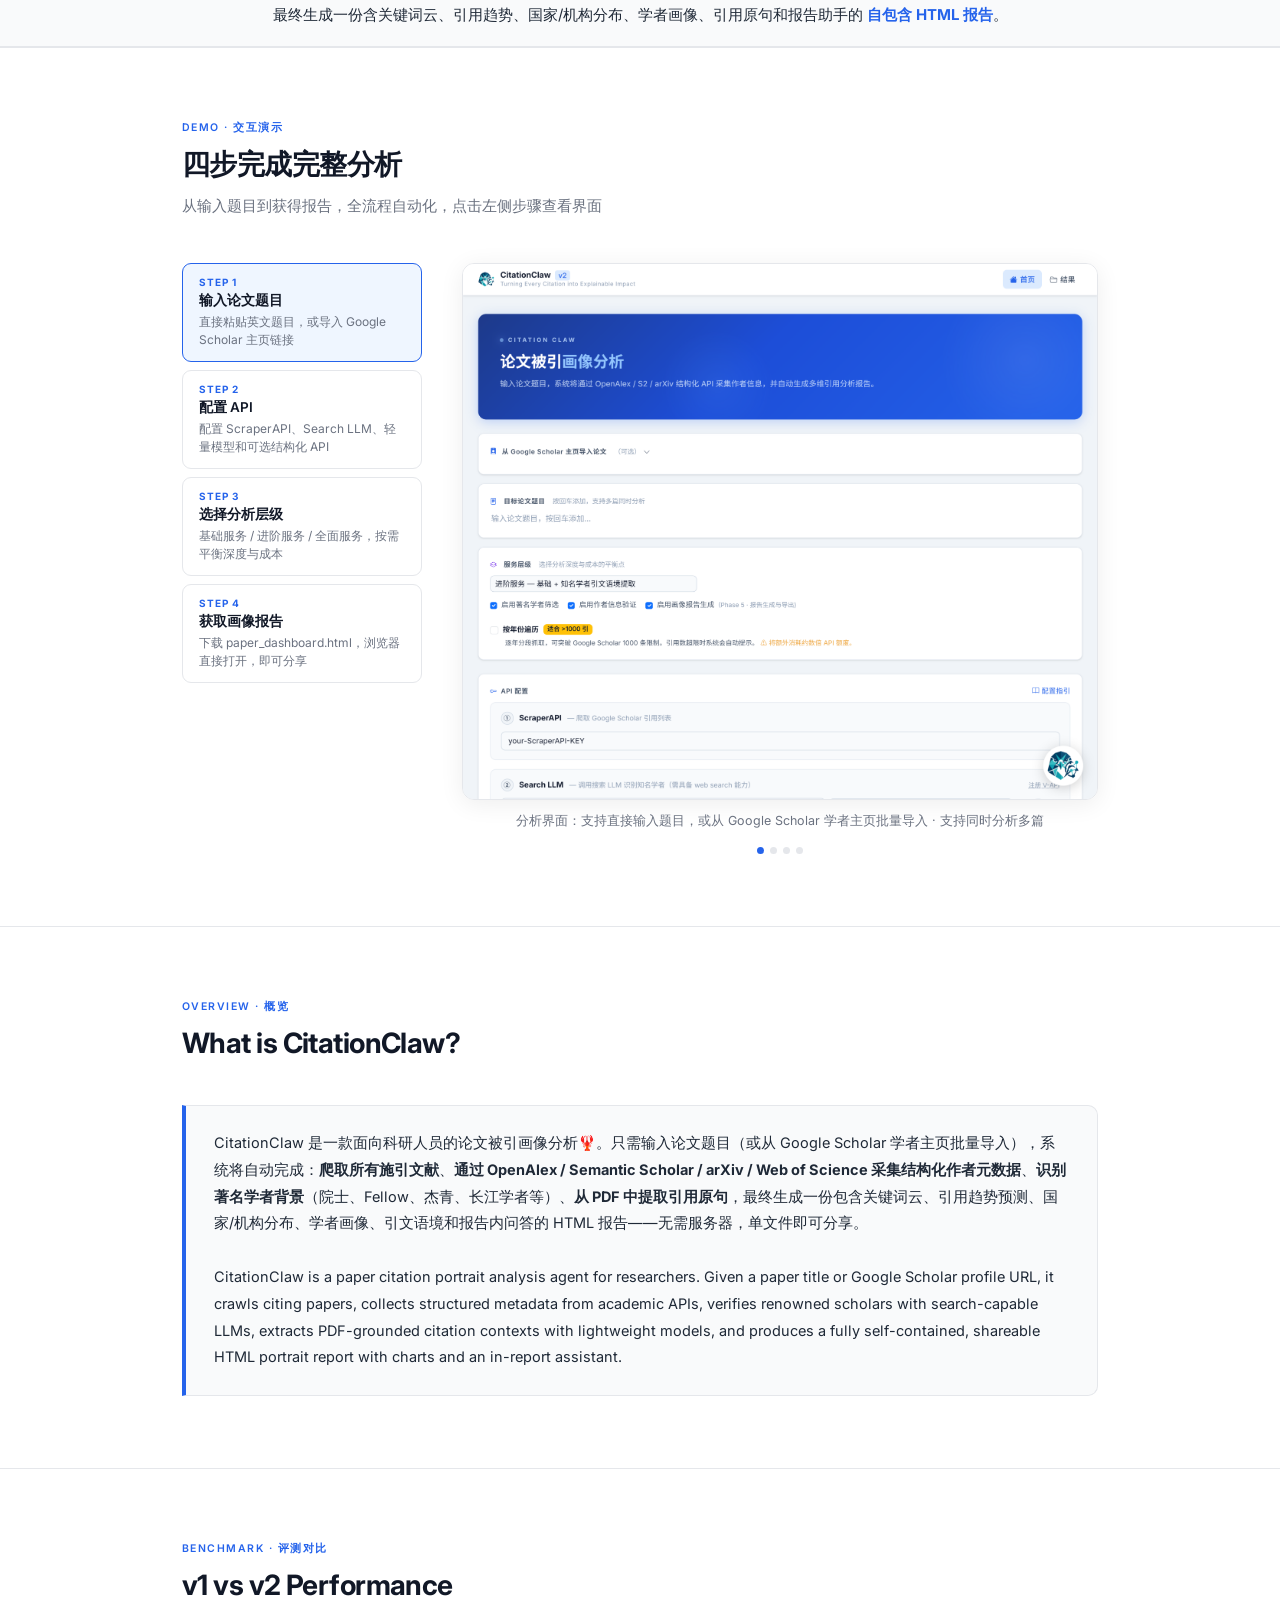
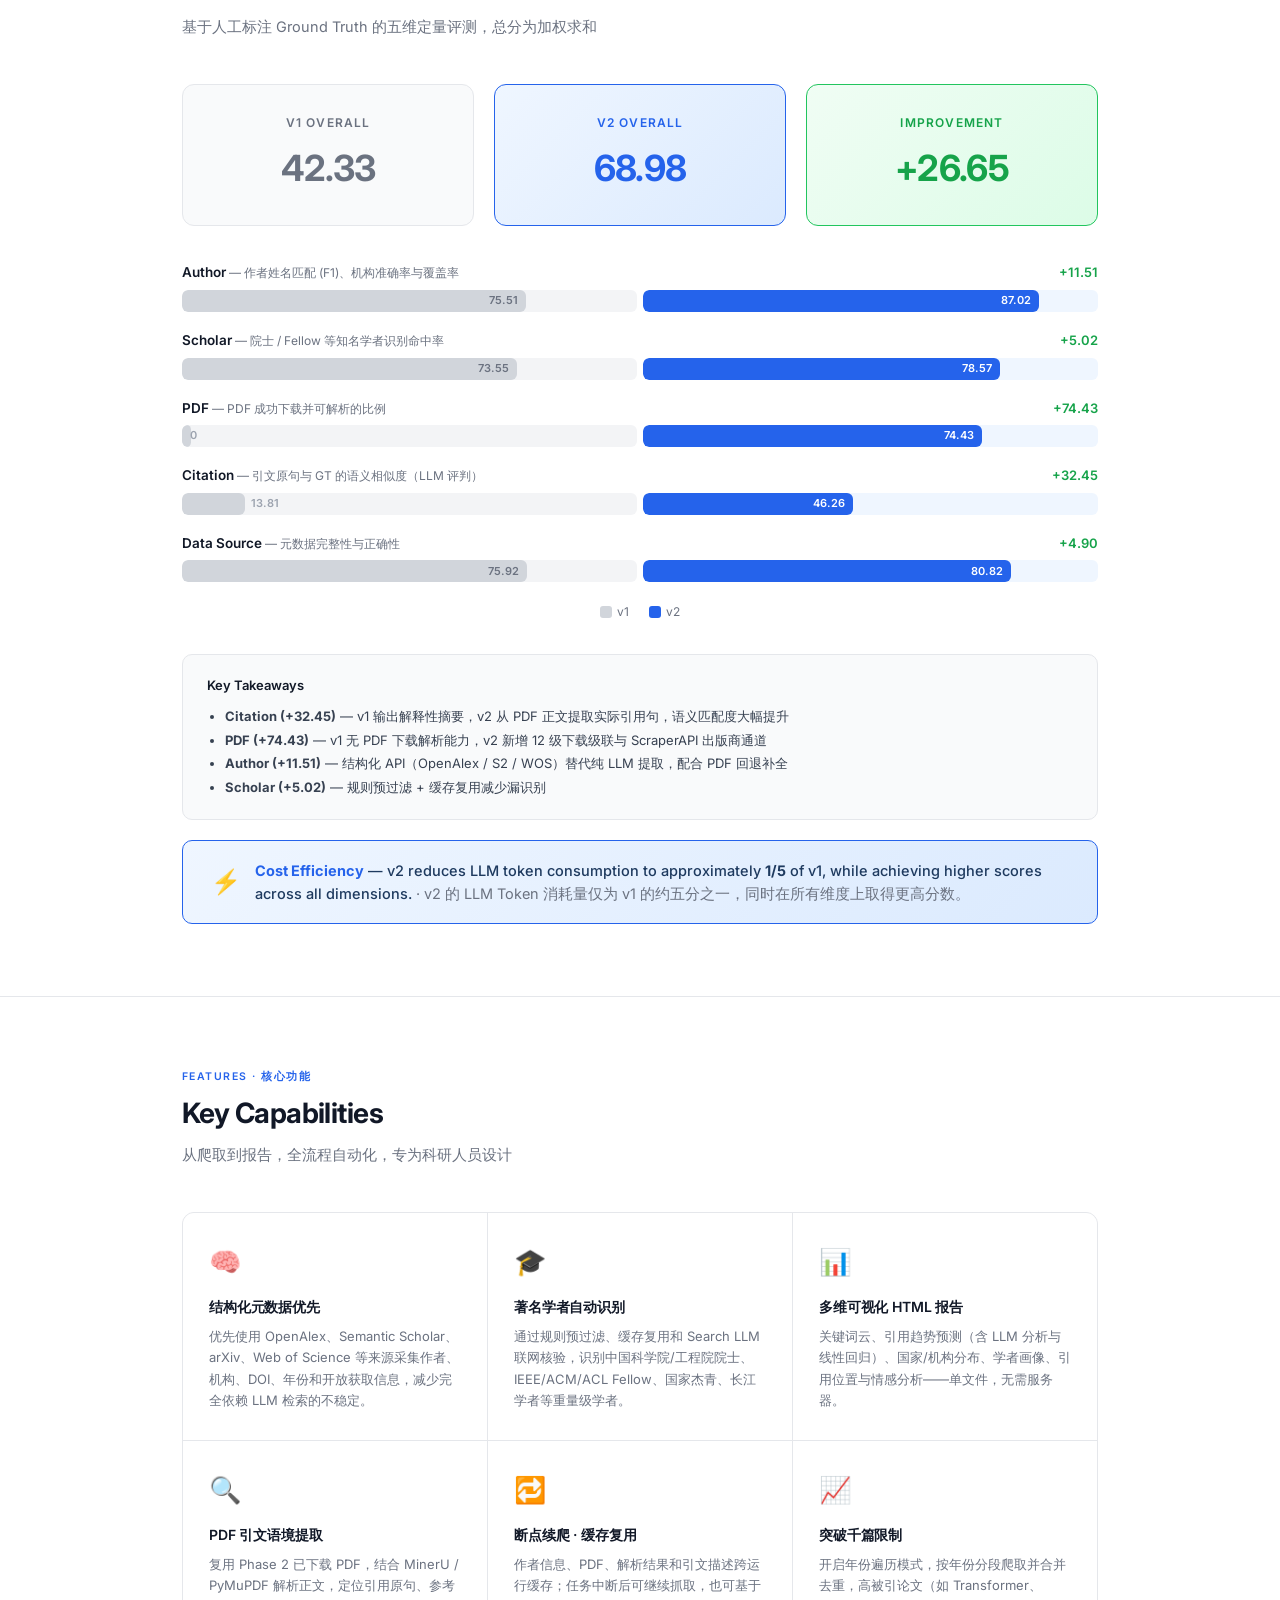
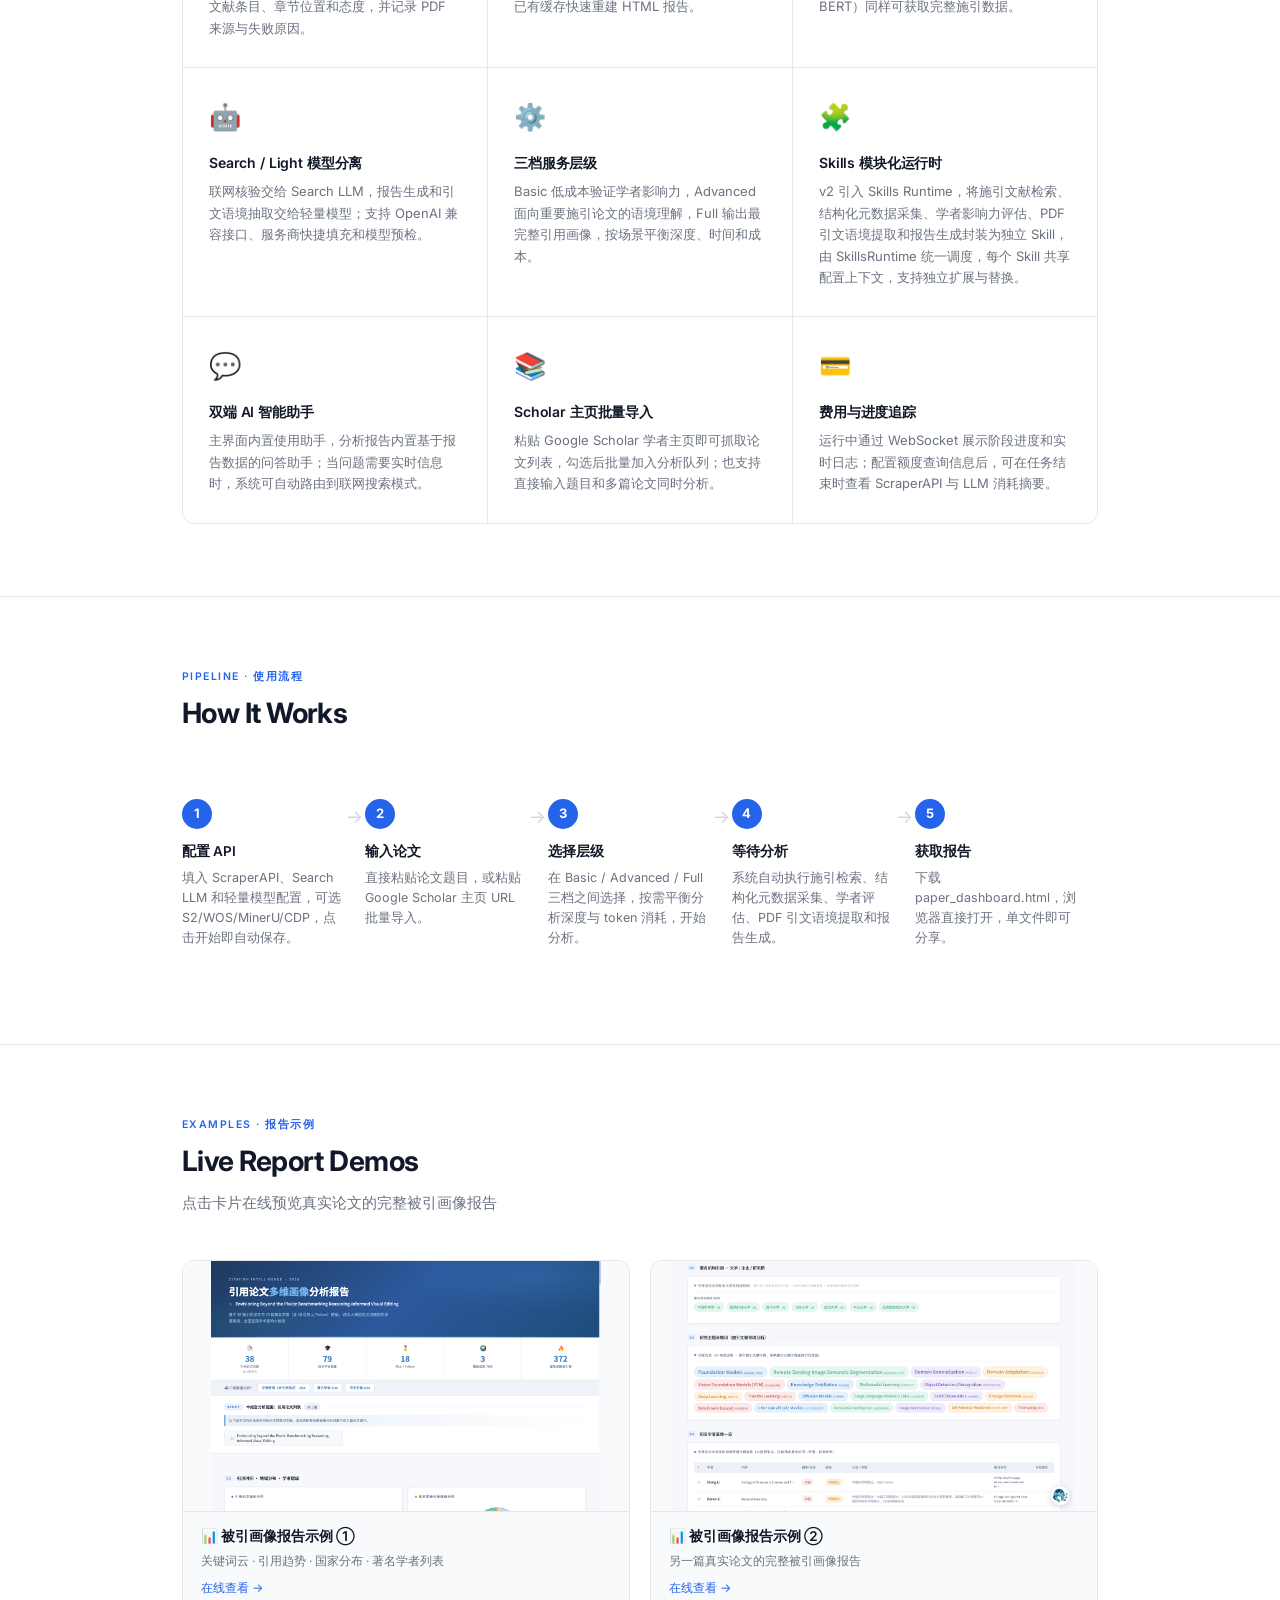
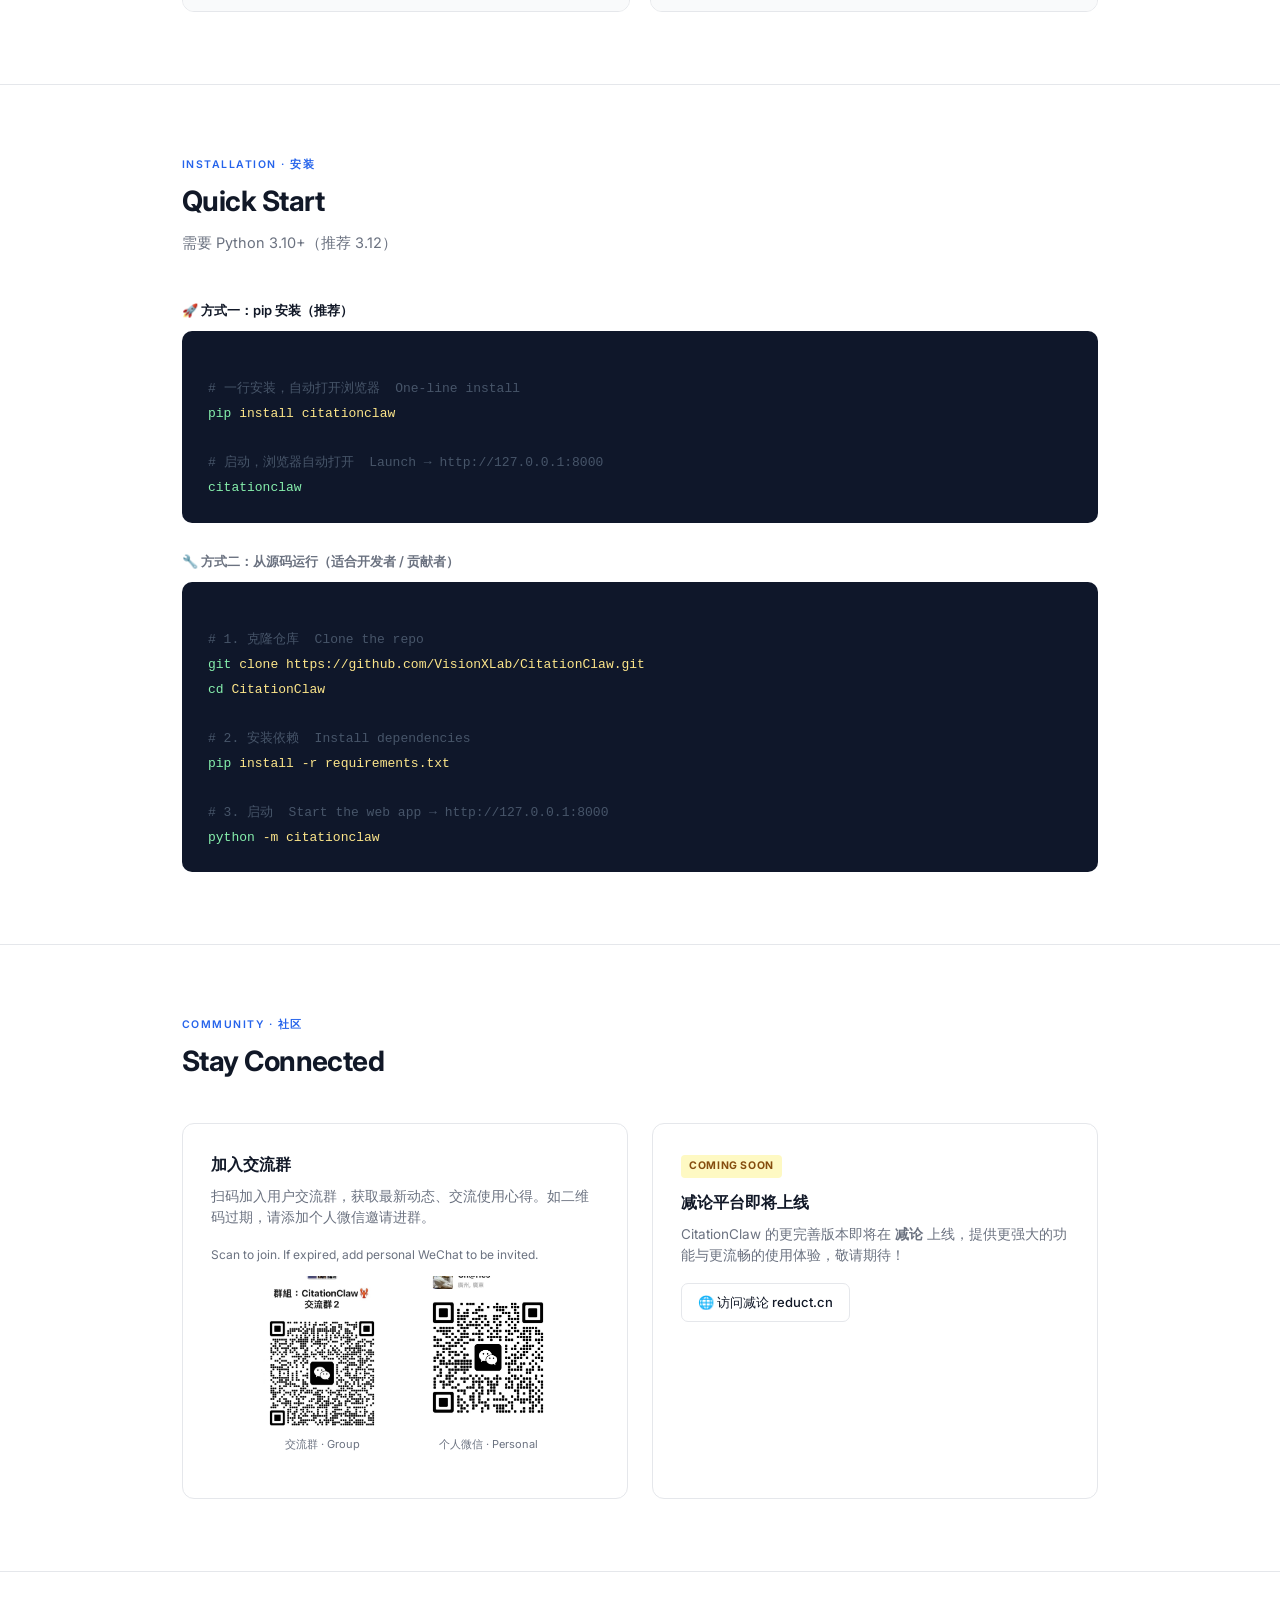
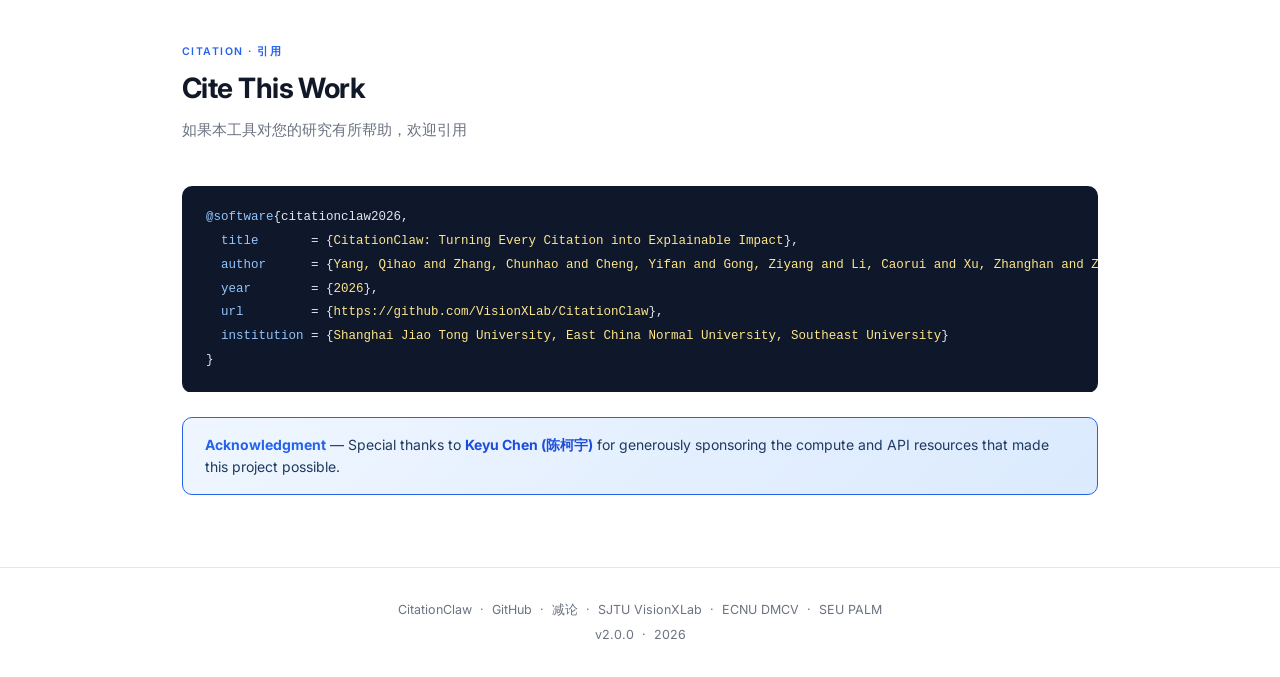
==== commit 427dff14: "docs: add token cost efficiency highlight after benchmark comparison v2 reduces LLM token consumptio" ====
--- a/docs/index.html
+++ b/docs/index.html
@@ -852,6 +852,15 @@
       </ul>
     </div>
 
+    <!-- Cost highlight -->
+    <div style="margin-top:20px;padding:18px 28px;border-radius:10px;background:linear-gradient(135deg,#eff6ff 0%,#dbeafe 100%);border:1.5px solid var(--accent);display:flex;align-items:center;gap:14px">
+      <div style="font-size:24px;flex-shrink:0">⚡</div>
+      <p style="font-size:14.5px;color:#1e3a5f;line-height:1.6;margin:0;font-weight:500">
+        <strong style="color:var(--accent)">Cost Efficiency</strong> &mdash; v2 reduces LLM token consumption to approximately <strong>1/5</strong> of v1, while achieving higher scores across all dimensions.
+        <span style="color:var(--muted);font-weight:400"> · v2 的 LLM Token 消耗量仅为 v1 的约五分之一，同时在所有维度上取得更高分数。</span>
+      </p>
+    </div>
+
   </div>
 </section>
 
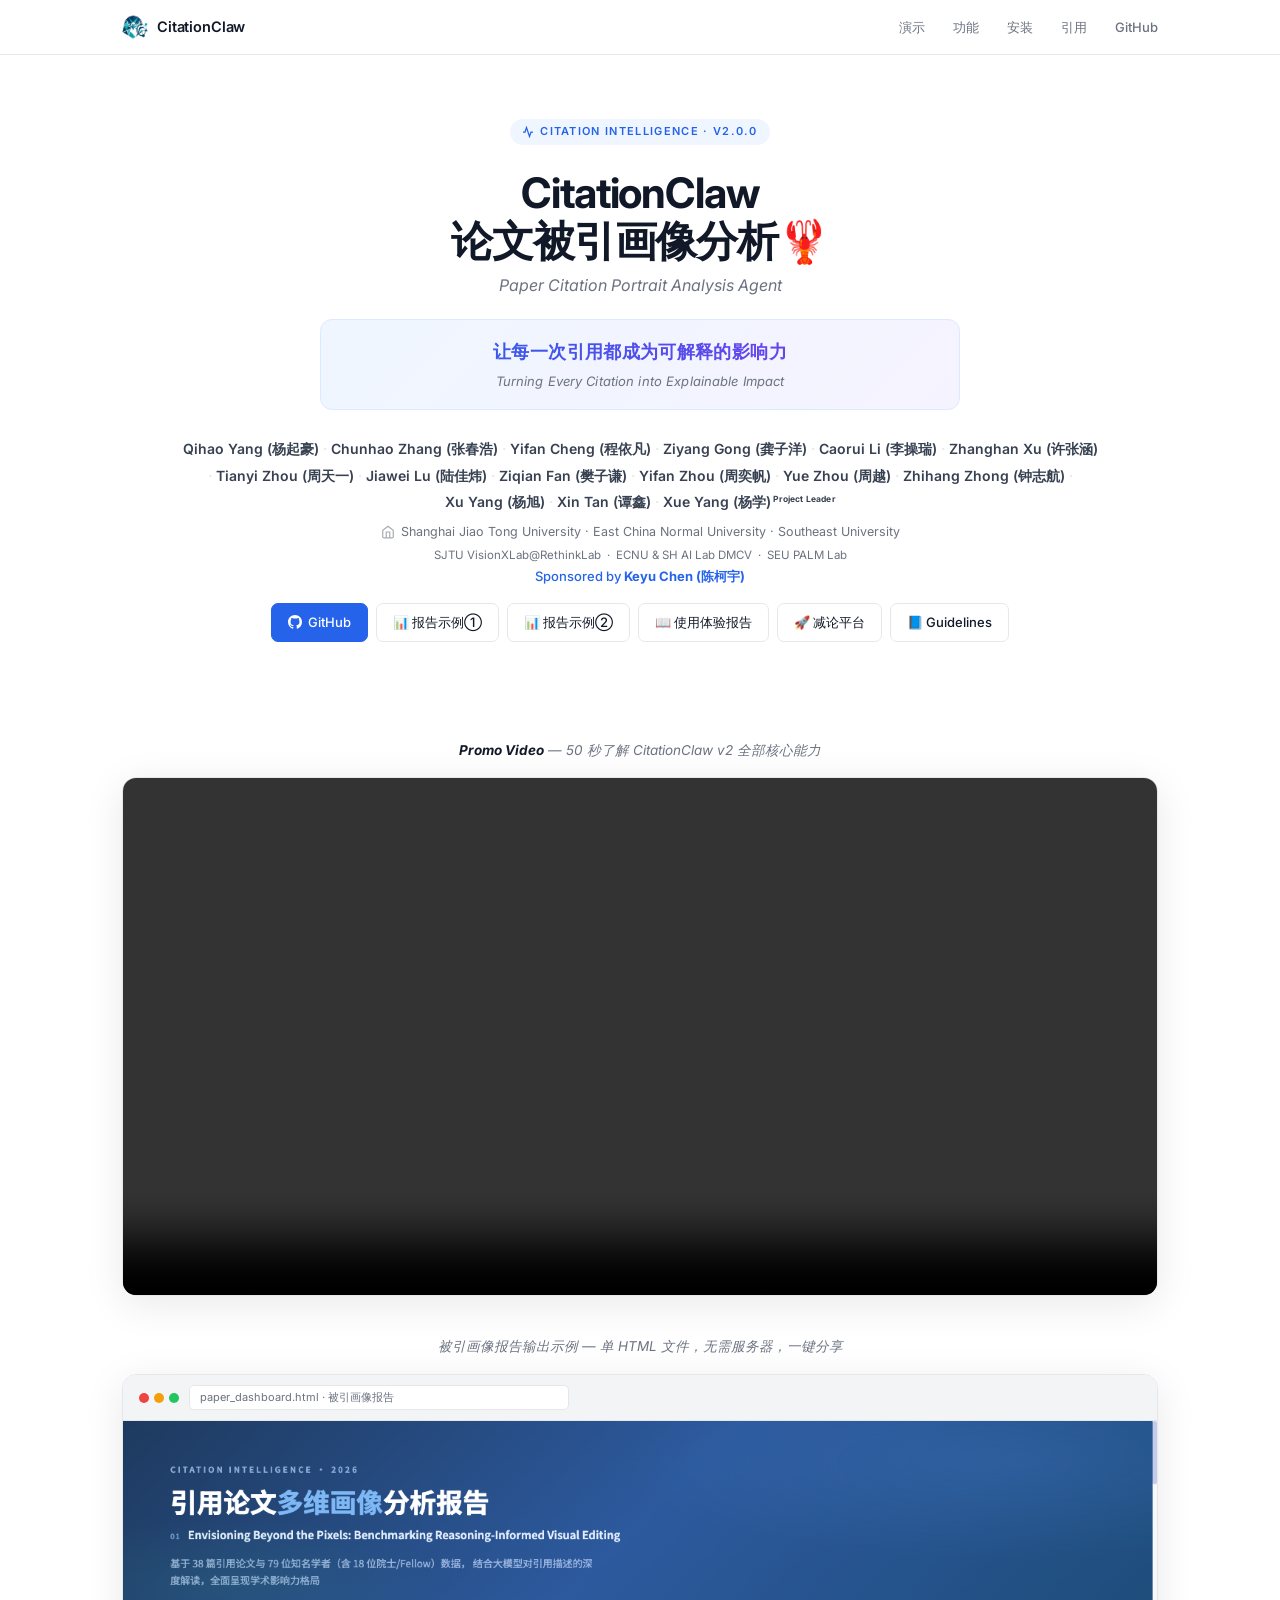
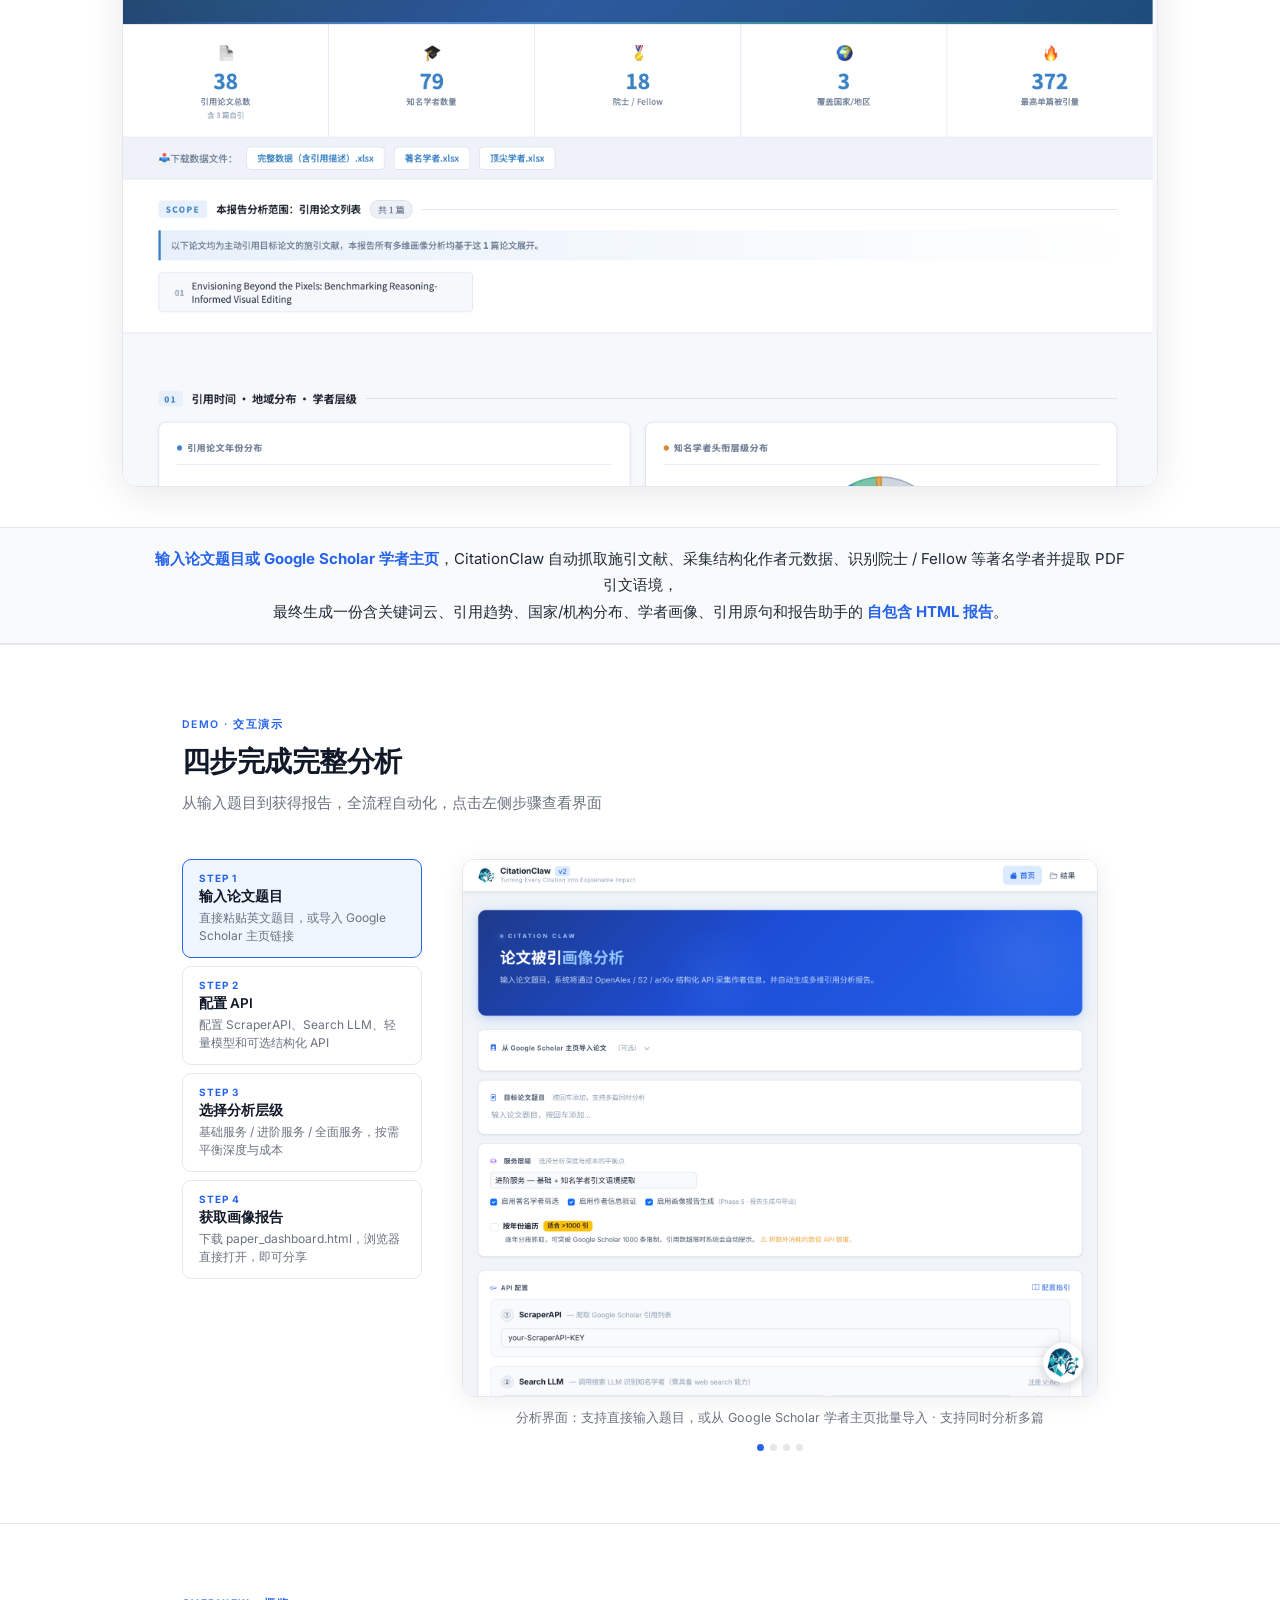
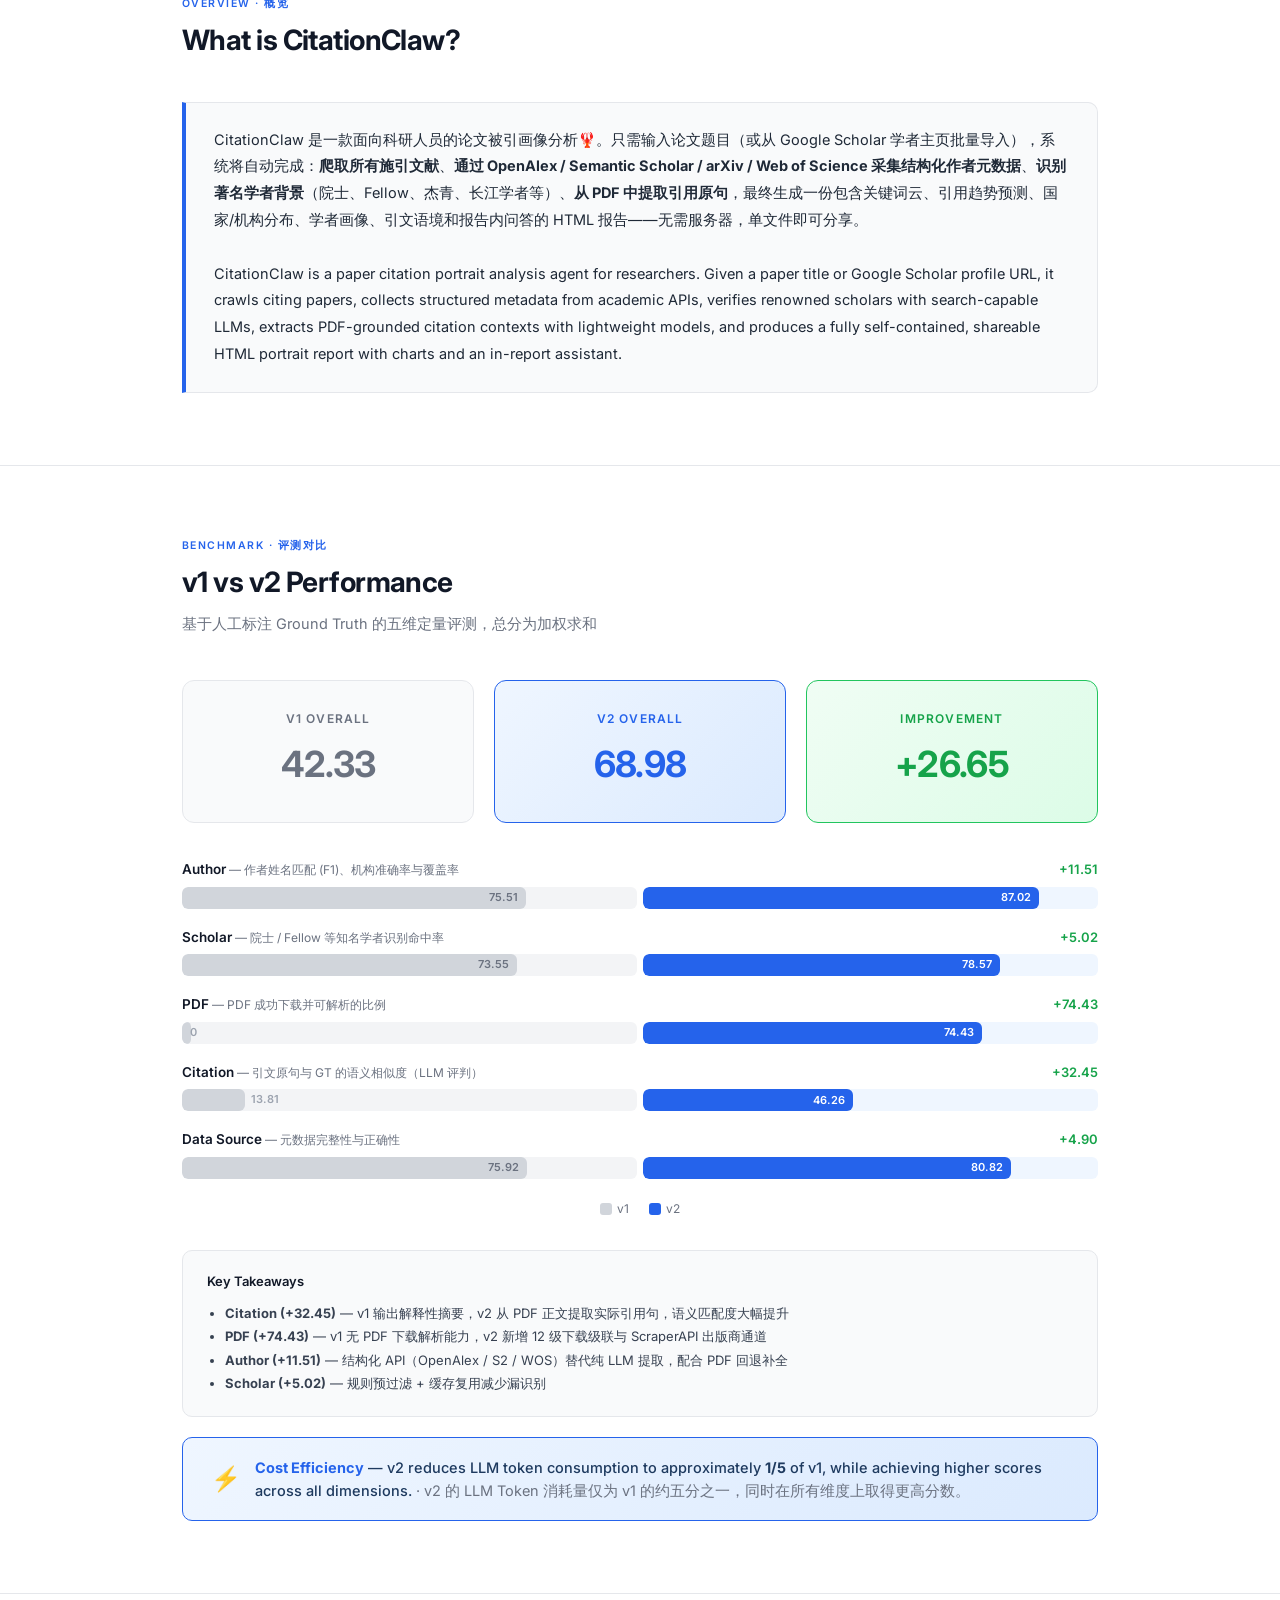
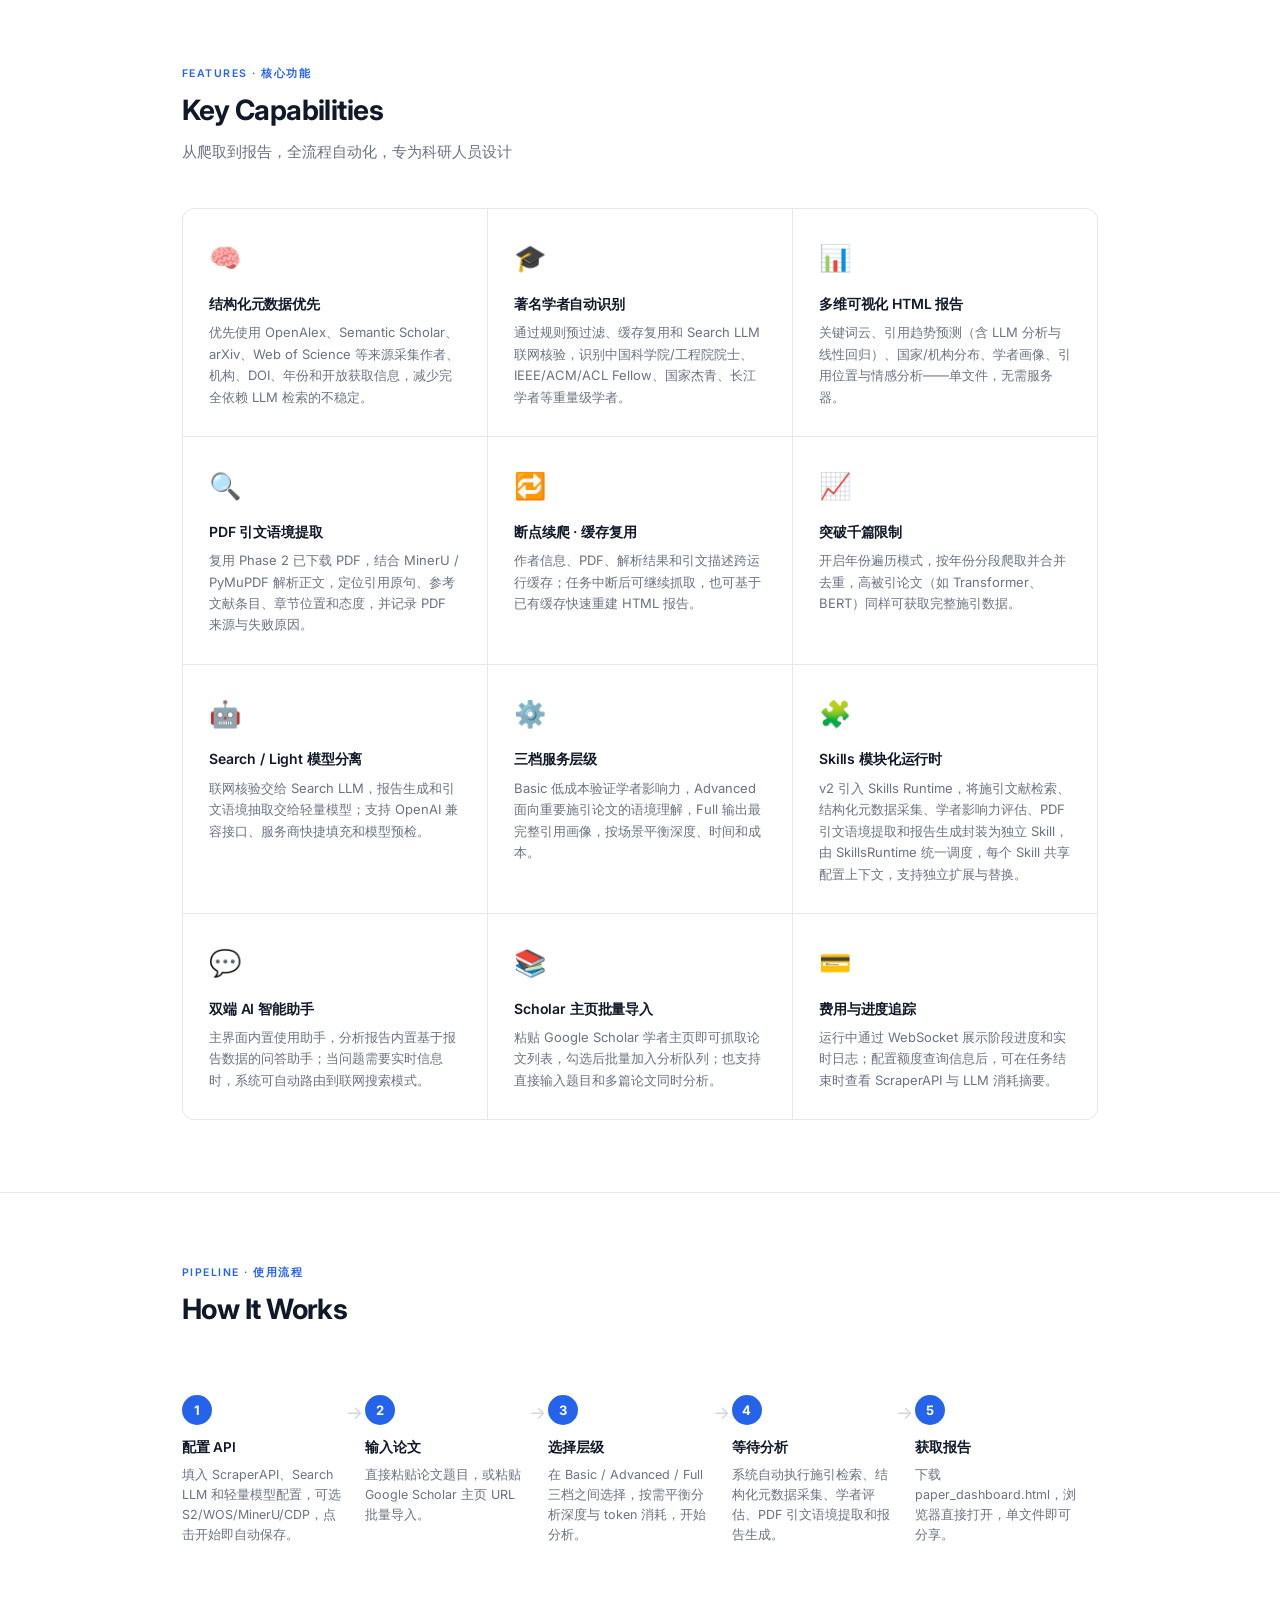
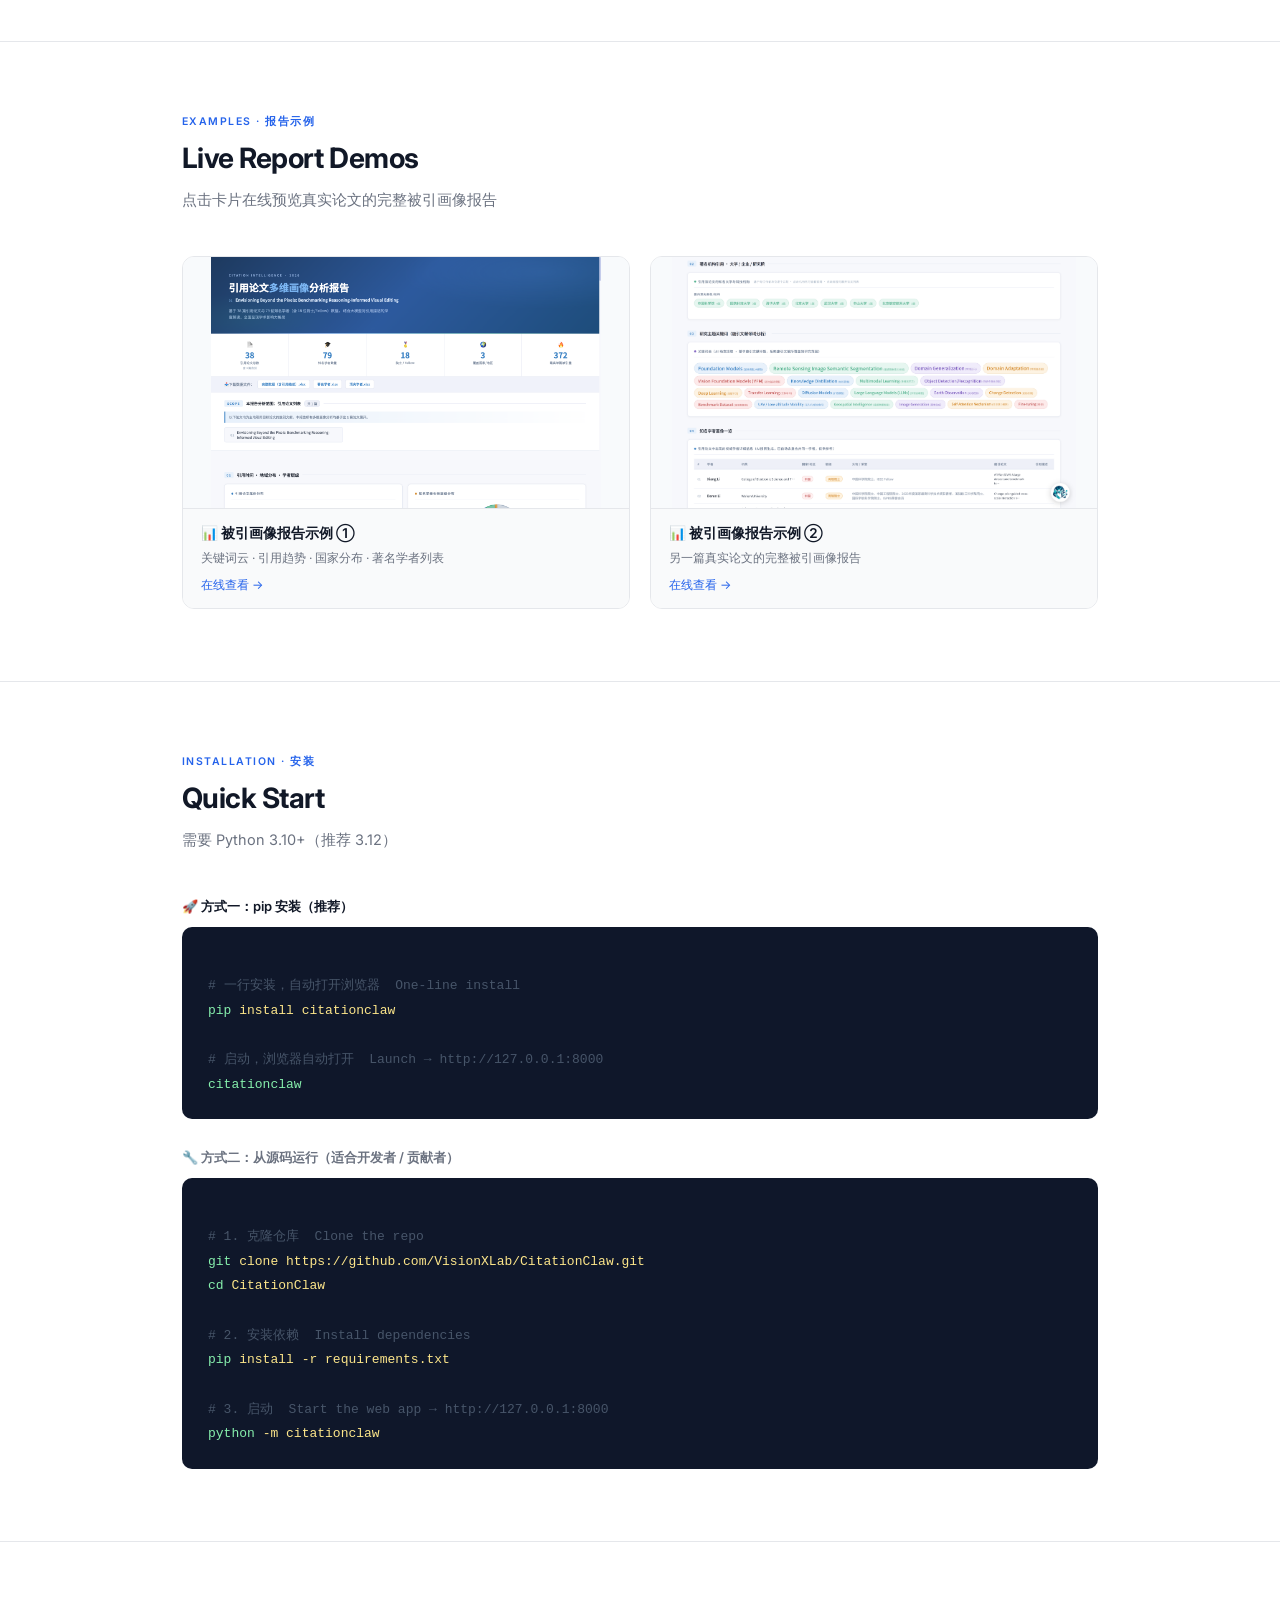
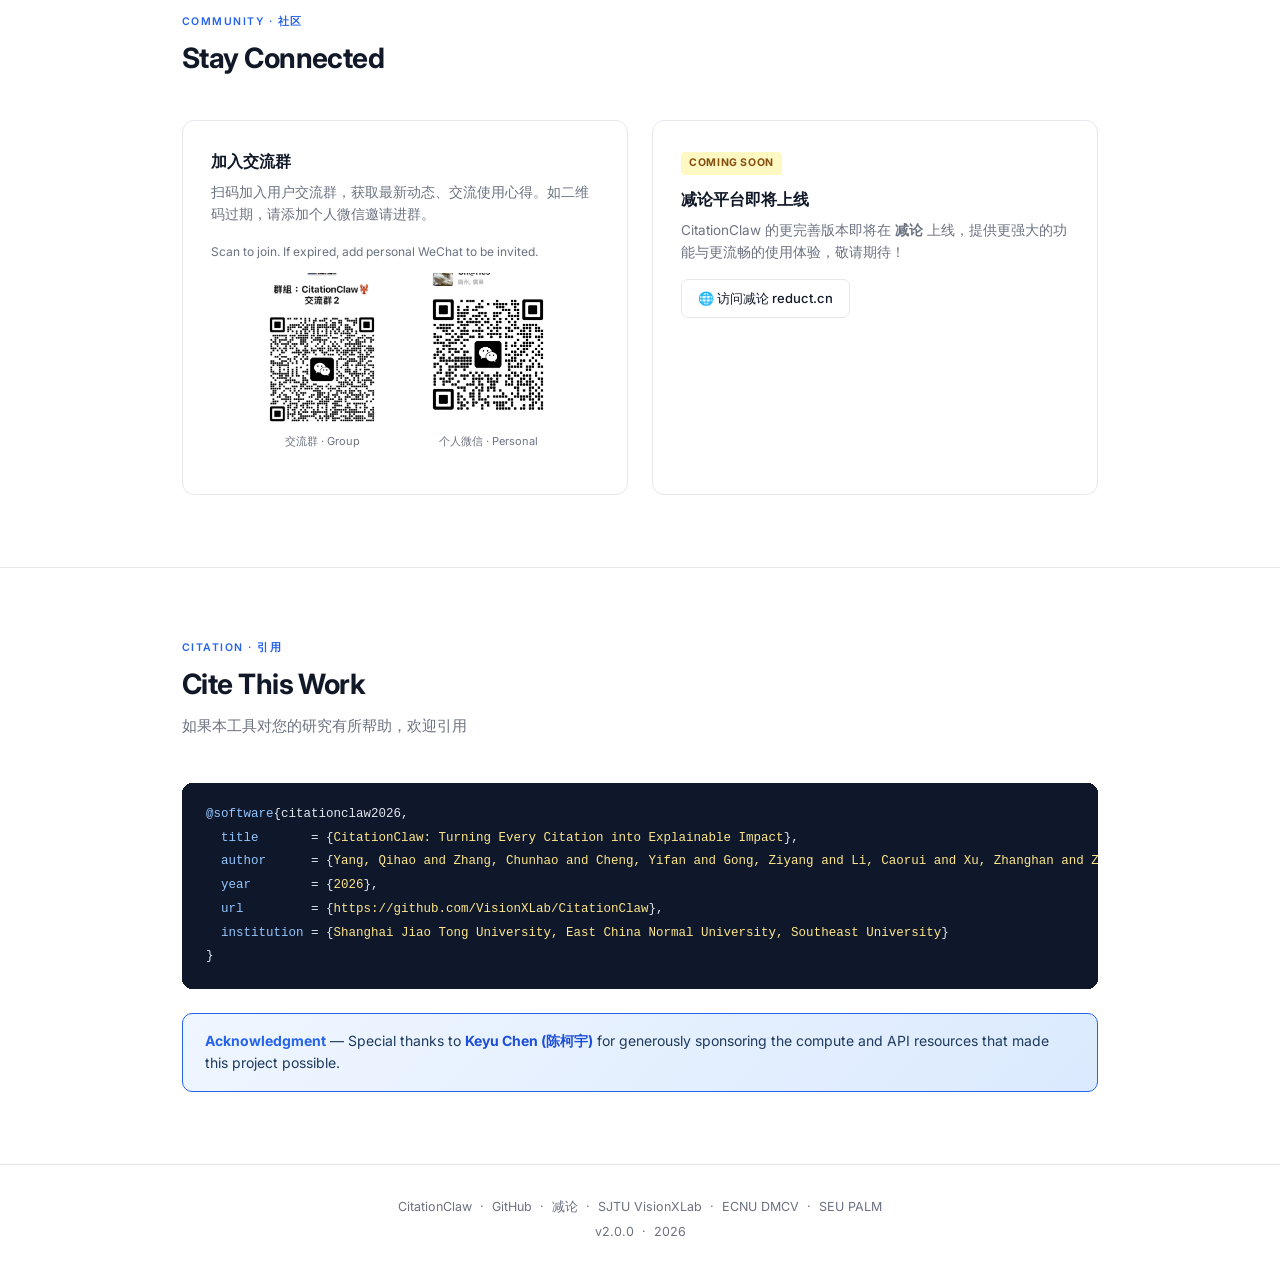
==== commit 8b61dc2e: "docs: add 4K promo video to repo and embed in READMEs and webpage Video hosted at docs/assets/promo." ====
--- a/docs/index.html
+++ b/docs/index.html
@@ -604,6 +604,18 @@
     <a href="guidelines.html" class="btn btn-outline">
       📘 Guidelines
     </a>
+  </div>
+</div>
+
+<!-- ─────────────────────────────────────────
+     PROMO VIDEO
+───────────────────────────────────────── -->
+<div style="max-width:var(--max-wide);margin:40px auto 0;padding:0 32px">
+  <p style="font-size:13.5px;color:var(--muted);text-align:center;margin-bottom:16px;font-style:italic">
+    <strong style="color:var(--text)">Promo Video</strong> — 50 秒了解 CitationClaw v2 全部核心能力
+  </p>
+  <div style="border:1px solid var(--border);border-radius:14px;overflow:hidden;box-shadow:0 8px 40px rgba(0,0,0,0.09)">
+    <video src="assets/promo.mp4" style="width:100%;display:block" controls muted playsinline></video>
   </div>
 </div>
 
